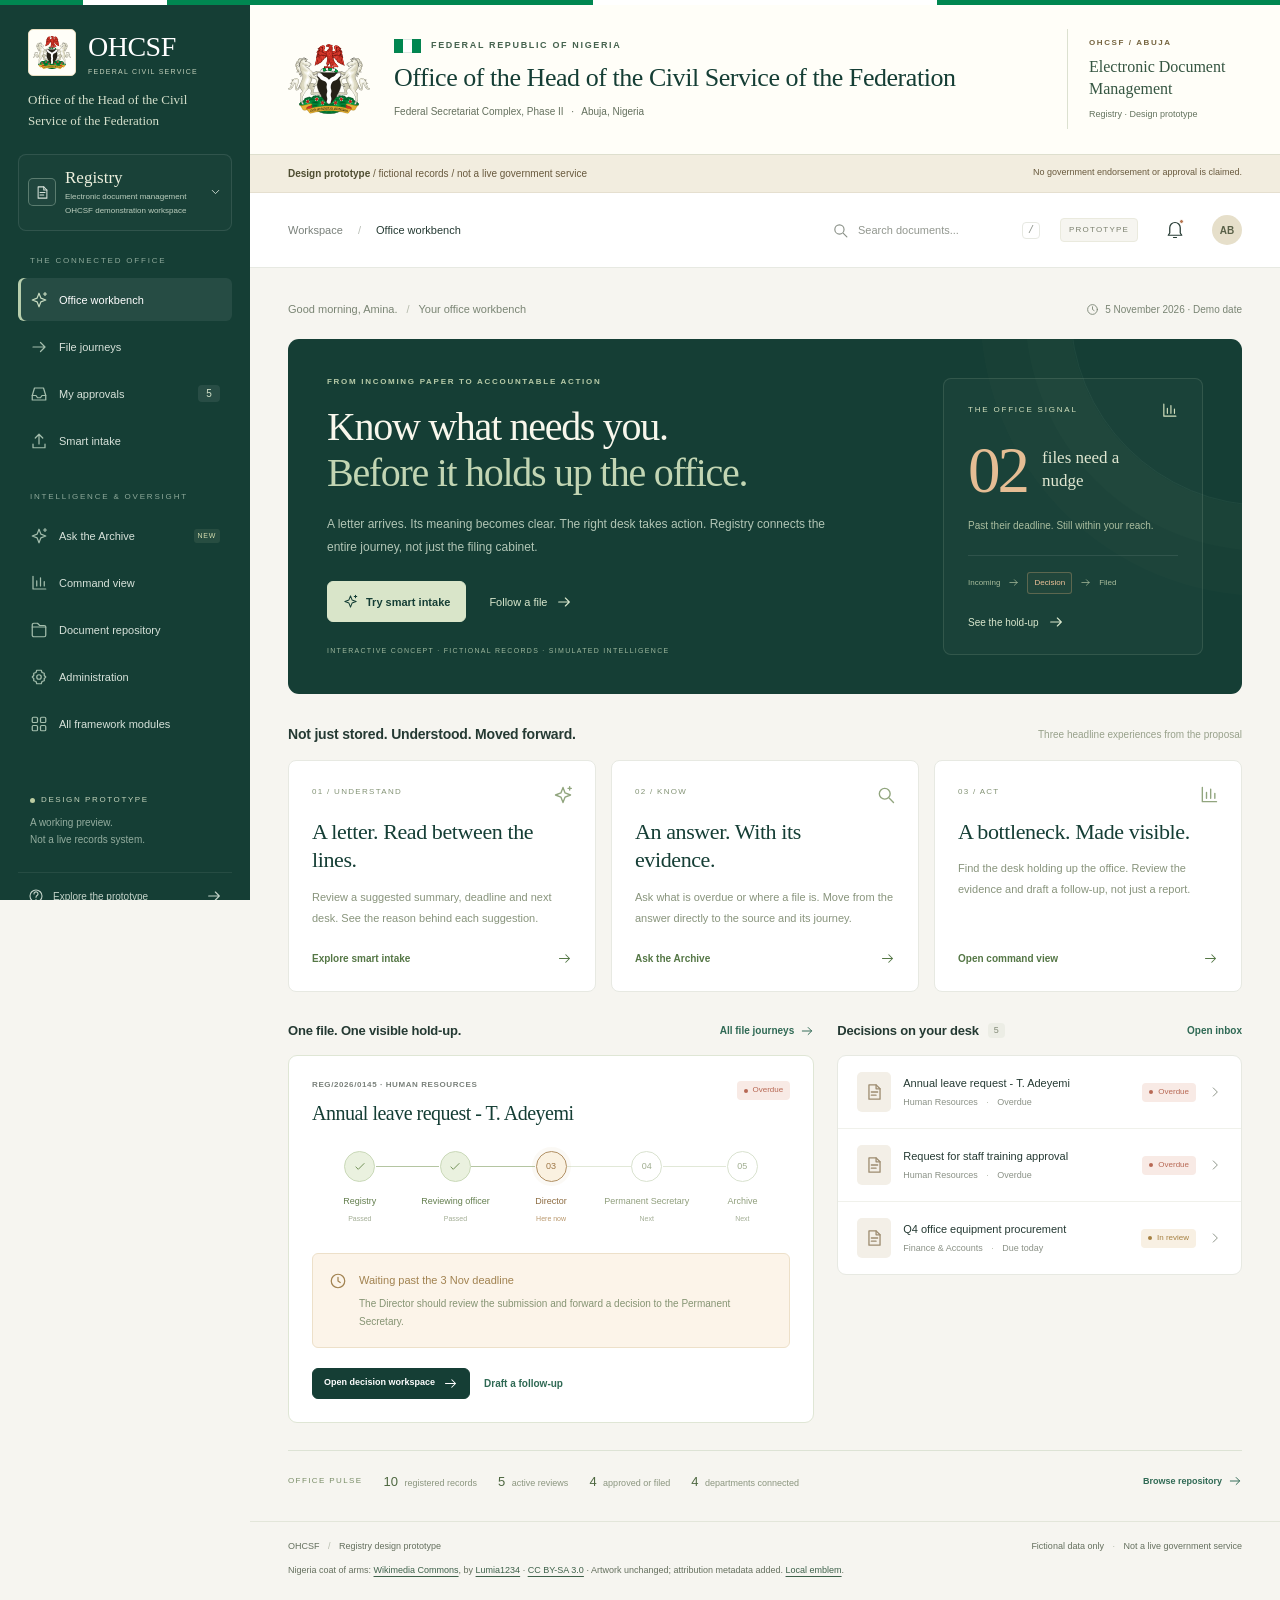
==== index.html @ ab846eed "first commit" ====
<!doctype html>
<html lang="en">
<head>
  <meta charset="UTF-8" />
  <meta name="viewport" content="width=device-width, initial-scale=1.0" />
  <meta name="theme-color" content="#153e35" />
  <meta name="description" content="An OHCSF electronic document management design prototype. Fictional records only; not a live government service or an approved government product." />
  <title>OHCSF | Registry Design Prototype</title>
  <link rel="stylesheet" href="styles.css" />
  <link rel="stylesheet" href="framework.css" />
  <link rel="stylesheet" href="branding.css" />
  <script src="app.js" defer></script>
  <script src="framework.js" defer></script>
</head>
<body>
  <svg class="icon-library" xmlns="http://www.w3.org/2000/svg" aria-hidden="true">
    <defs>
      <symbol id="i-grid" viewBox="0 0 24 24"><rect x="3" y="3" width="7" height="7" rx="1.5"/><rect x="14" y="3" width="7" height="7" rx="1.5"/><rect x="3" y="14" width="7" height="7" rx="1.5"/><rect x="14" y="14" width="7" height="7" rx="1.5"/></symbol>
      <symbol id="i-folder" viewBox="0 0 24 24"><path d="M3 7V5a2 2 0 0 1 2-2h5l3 3h6a2 2 0 0 1 2 2v11a2 2 0 0 1-2 2H5a2 2 0 0 1-2-2V7Z"/><path d="M3 8h18"/></symbol>
      <symbol id="i-inbox" viewBox="0 0 24 24"><path d="m3 14 3-10h12l3 10v6H3v-6Z"/><path d="M3 14h5l2 3h4l2-3h5"/></symbol>
      <symbol id="i-spark" viewBox="0 0 24 24"><path d="m12 3 2.5 6.5L21 12l-6.5 2.5L12 21l-2.5-6.5L3 12l6.5-2.5L12 3Z"/><path d="M20 2v4M18 4h4"/></symbol>
      <symbol id="i-chart" viewBox="0 0 24 24"><path d="M4 3v17h17M9 16V9m5 7V5m5 11v-6"/></symbol>
      <symbol id="i-settings" viewBox="0 0 24 24"><path d="m9 3-1 3-3 1v3l-2 2 2 2v3l3 1 1 3h6l1-3 3-1v-3l2-2-2-2V7l-3-1-1-3H9Z"/><circle cx="12" cy="12" r="3"/></symbol>
      <symbol id="i-search" viewBox="0 0 24 24"><circle cx="10.5" cy="10.5" r="6.5"/><path d="m16 16 5 5"/></symbol>
      <symbol id="i-bell" viewBox="0 0 24 24"><path d="M5 16V9a7 7 0 0 1 14 0v7l2 3H3l2-3Zm5 6h4"/></symbol>
      <symbol id="i-plus" viewBox="0 0 24 24"><path d="M12 5v14M5 12h14"/></symbol>
      <symbol id="i-arrow" viewBox="0 0 24 24"><path d="M4 12h16m-6-6 6 6-6 6"/></symbol>
      <symbol id="i-chevron" viewBox="0 0 24 24"><path d="m9 5 7 7-7 7"/></symbol>
      <symbol id="i-down" viewBox="0 0 24 24"><path d="m6 9 6 6 6-6"/></symbol>
      <symbol id="i-file" viewBox="0 0 24 24"><path d="M14 3H5v18h14V8l-5-5Z"/><path d="M14 3v5h5M8 12h8m-8 4h6"/></symbol>
      <symbol id="i-clock" viewBox="0 0 24 24"><circle cx="12" cy="12" r="9"/><path d="M12 7v5l3 2"/></symbol>
      <symbol id="i-check" viewBox="0 0 24 24"><path d="m5 12 4 4L19 6"/></symbol>
      <symbol id="i-close" viewBox="0 0 24 24"><path d="m6 6 12 12M6 18 18 6"/></symbol>
      <symbol id="i-upload" viewBox="0 0 24 24"><path d="M12 16V3m-5 5 5-5 5 5M4 16v5h16v-5"/></symbol>
      <symbol id="i-shield" viewBox="0 0 24 24"><path d="m12 3 8 3v6c0 5-8 9-8 9s-8-4-8-9V6l8-3Z"/><path d="m8 11 3 3 5-5"/></symbol>
      <symbol id="i-users" viewBox="0 0 24 24"><circle cx="9" cy="8" r="4"/><path d="M2 21v-3a7 7 0 0 1 14 0v3M17 4a4 4 0 0 1 0 8m2 3a6 6 0 0 1 3 6"/></symbol>
      <symbol id="i-help" viewBox="0 0 24 24"><circle cx="12" cy="12" r="9"/><path d="M9 9a3 3 0 1 1 5 2c-2 1-2 2-2 3m0 3v.2"/></symbol>
      <symbol id="i-menu" viewBox="0 0 24 24"><path d="M4 6h16M4 12h16M4 18h16"/></symbol>
      <symbol id="i-return" viewBox="0 0 24 24"><path d="m9 4-5 5 5 5M4 9h11a6 6 0 0 1 0 12h-3"/></symbol>
      <symbol id="i-download" viewBox="0 0 24 24"><path d="M12 3v13m-5-5 5 5 5-5M4 17v4h16v-4"/></symbol>
      <symbol id="i-list" viewBox="0 0 24 24"><path d="M8 6h13M8 12h13M8 18h13M3 6h.1M3 12h.1M3 18h.1"/></symbol>
      <symbol id="i-lock" viewBox="0 0 24 24"><rect x="5" y="10" width="14" height="11" rx="2"/><path d="M8 10V7a4 4 0 0 1 8 0v3m-4 5v2"/></symbol>
    </defs>
  </svg>
  <a class="skip-link" href="#main">Skip to content</a>
  <div class="mobile-scrim" id="mobile-scrim" data-action="close-menu"></div>
  <aside class="sidebar" id="sidebar" aria-label="Main navigation">
    <a class="brand institution-brand" href="#dashboard" aria-label="OHCSF Registry prototype home"><span class="sidebar-emblem"><img src="nigeria-coat-of-arms.svg" width="1505" height="1276" alt="" /></span><span>OHCSF<span class="brand-caption">FEDERAL CIVIL SERVICE</span></span></a>
    <p class="sidebar-institution">Office of the Head of the Civil Service of the Federation</p>
    <div class="workspace registry-workspace"><span class="workspace-seal"><svg class="icon" aria-hidden="true"><use href="#i-file"/></svg></span><div><strong>Registry</strong><span>Electronic document management</span><span>OHCSF demonstration workspace</span></div><svg class="icon" aria-hidden="true"><use href="#i-down"/></svg></div>
    <p class="nav-label">THE CONNECTED OFFICE</p>
    <nav class="main-nav">
      <a href="#dashboard" data-page="dashboard"><svg class="icon"><use href="#i-spark"/></svg>Office workbench</a>
      <a href="#journeys" data-page="journeys"><svg class="icon"><use href="#i-arrow"/></svg>File journeys</a>
      <a href="#approvals" data-page="approvals"><svg class="icon"><use href="#i-inbox"/></svg>My approvals<span class="nav-count" id="nav-pending">5</span></a>
      <a href="#intake" data-page="intake"><svg class="icon"><use href="#i-upload"/></svg>Smart intake</a>
    </nav>
    <p class="nav-label">INTELLIGENCE &amp; OVERSIGHT</p>
    <nav class="main-nav">
      <a href="#archive" data-page="archive"><svg class="icon"><use href="#i-spark"/></svg>Ask the Archive<span class="tiny-new">NEW</span></a>
      <a href="#leadership" data-page="leadership"><svg class="icon"><use href="#i-chart"/></svg>Command view</a>
      <a href="#repository" data-page="repository"><svg class="icon"><use href="#i-folder"/></svg>Document repository</a>
      <a href="#admin" data-page="admin"><svg class="icon"><use href="#i-settings"/></svg>Administration</a>
      <a href="#modules" data-page="modules"><svg class="icon"><use href="#i-grid"/></svg>All framework modules</a>
    </nav>
    <div class="sidebar-bottom"><div class="prototype-note"><span class="status-dot"></span>DESIGN PROTOTYPE<p>A working preview.<br>Not a live records system.</p></div><button class="help-button" data-action="help"><svg class="icon"><use href="#i-help"/></svg>Explore the prototype<svg class="icon"><use href="#i-arrow"/></svg></button><div class="sidebar-user"><span class="avatar">AB</span><div>Amina Bello<span>Registry officer</span></div><button class="icon-button" data-action="profile" aria-label="Preview roles"><svg class="icon"><use href="#i-down"/></svg></button></div></div>
  </aside>
  <div class="app-shell">
    <header class="institution-masthead" aria-label="Institution identity">
      <img class="institution-emblem" src="nigeria-coat-of-arms.svg" width="1505" height="1276" alt="Coat of arms of Nigeria" />
      <div class="institution-copy">
        <p class="institution-republic"><span class="nigerian-flag" role="img" aria-label="Flag of Nigeria: green, white and green vertical stripes"></span>Federal Republic of Nigeria</p>
        <p class="institution-name">Office of the Head of the Civil Service of the Federation</p>
        <p class="institution-address">Federal Secretariat Complex, Phase II <span aria-hidden="true">&middot;</span> Abuja, Nigeria</p>
      </div>
      <div class="institution-service"><span class="institution-service-label">OHCSF / ABUJA</span><strong>Electronic Document Management</strong><span class="institution-product">Registry <span aria-hidden="true">&middot;</span> Design prototype</span></div>
    </header>
    <p class="government-disclaimer"><span><strong>Design prototype</strong> / fictional records / not a live government service</span><span>No government endorsement or approval is claimed.</span></p>
    <header class="topbar"><div class="topbar-left"><button class="icon-button mobile-menu" data-action="menu" aria-label="Open navigation" aria-expanded="false"><svg class="icon"><use href="#i-menu"/></svg></button><span class="breadcrumb">Workspace <span>/</span> <strong id="breadcrumb-page">Overview</strong></span></div><div class="topbar-right"><form id="global-search-form" class="global-search"><svg class="icon"><use href="#i-search"/></svg><input id="global-search" aria-label="Search all sample documents" placeholder="Search documents..." autocomplete="off"/><kbd>/</kbd></form><span class="demo-pill">PROTOTYPE</span><button class="icon-button notification-button" data-action="notifications" aria-label="View notifications"><svg class="icon"><use href="#i-bell"/></svg><span class="notification-dot"></span></button><button class="avatar top-avatar" data-action="profile" aria-label="View demonstration roles">AB</button></div></header>
    <main id="main" tabindex="-1"></main>
    <footer class="app-footer institution-footer">
      <div class="footer-summary"><span>OHCSF <span class="footer-separator">/</span> Registry design prototype</span><span>Fictional data only <span class="footer-separator">&middot;</span> Not a live government service</span></div>
      <p class="emblem-attribution">Nigeria coat of arms: <a href="https://commons.wikimedia.org/wiki/File:Coat_of_arms_of_Nigeria.svg">Wikimedia Commons</a>, by <a href="https://commons.wikimedia.org/wiki/User:Lumia1234">Lumia1234</a> <span aria-hidden="true">&middot;</span> <a href="https://creativecommons.org/licenses/by-sa/3.0/" rel="license">CC BY-SA 3.0</a> <span aria-hidden="true">&middot;</span> Artwork unchanged; attribution metadata added. <a href="nigeria-coat-of-arms.svg">Local emblem</a>.</p>
    </footer>
  </div>
  <div id="modal-root"></div>
  <div id="toast-root" class="toast-root" role="status" aria-live="polite"></div>
  <noscript><p class="noscript">Enable JavaScript to explore this interactive prototype. No information is sent to a server.</p></noscript>
</body>
</html>
---- styles.css ----
:root{--forest:#153e35;--forest-dark:#10332b;--green:#2f6954;--mint:#e8f0e9;--paper:#f6f5f0;--white:#fff;--ink:#253a33;--muted:#7a817b;--line:#e7e9e2;--orange:#ba7044;--orange-bg:#faf0e6;--red:#b5544b;--radius:12px;--sidebar:250px;--shadow:0 20px 80px #173c3320}
*{box-sizing:border-box}body{margin:0;background:var(--paper);color:var(--ink);font-family:Arial,Helvetica,sans-serif;font-size:13px;line-height:1.5}button,input,select,textarea{font:inherit}button,a,input,select,textarea{-webkit-tap-highlight-color:transparent}button,a{touch-action:manipulation}button{cursor:pointer}a{color:inherit;text-decoration:none}button{color:inherit}button:disabled{cursor:not-allowed;opacity:.5}button:focus-visible,a:focus-visible,input:focus-visible,select:focus-visible,textarea:focus-visible{outline:3px solid #b99458;outline-offset:3px}input,select,textarea{min-width:0}svg.icon{width:20px;height:20px;fill:none;stroke:currentColor;stroke-width:1.65;stroke-linecap:round;stroke-linejoin:round;flex-shrink:0}.icon-library{position:absolute;width:0;height:0;overflow:hidden}.skip-link{position:fixed;left:270px;top:-70px;background:white;padding:12px;z-index:200}.skip-link:focus{top:10px}
.sidebar{position:fixed;inset:0 auto 0 0;width:var(--sidebar);background:var(--forest);color:#d7e2da;z-index:30;display:flex;flex-direction:column;padding:29px 18px 0;overflow-y:auto}.brand{display:flex;align-items:center;gap:12px;padding:0 12px 27px;font:30px Georgia,serif;color:#fff;letter-spacing:-1px}.brand-mark{height:43px;width:35px;display:block;color:#c9ddc5}.brand-mark svg{width:100%;height:100%;fill:none;stroke:currentColor;stroke-width:1.6;stroke-linejoin:round}.brand-caption{display:block;font:8px Arial,sans-serif;letter-spacing:2px;margin-top:5px;color:#a8c0b1}.workspace{display:flex;align-items:center;gap:10px;border:1px solid #ffffff19;border-radius:8px;padding:13px 10px;font-size:10px;margin-bottom:28px}.workspace>div{font-size:11px;flex:1;white-space:nowrap}.workspace>div span{display:block;font-size:9px;color:#9fb5a9;margin-top:2px}.workspace .icon{width:13px}.workspace-seal{border:1px solid #afc8b769;background:#ffffff08;border-radius:50%;width:28px;height:28px;display:grid;place-items:center;font:10px Georgia,serif}.nav-label{font-size:8px;letter-spacing:1.8px;color:#8ea99a;margin:0 12px 11px}.main-nav{display:grid;gap:4px;margin-bottom:29px}.main-nav a{display:flex;align-items:center;gap:11px;padding:11px 12px;border-radius:6px;font-size:11px;min-height:43px;transition:background .15s,color .15s}.main-nav a .icon{width:18px;height:18px;color:#a4bead}.main-nav a:hover{background:#ffffff0b;color:white}.main-nav a.active{background:#ffffff13;color:#fff;box-shadow:inset 3px 0 #b7ceac}.main-nav a.active .icon{color:#c8dcc1}.nav-count{margin-left:auto;color:#d3e2ca;background:#ffffff15;border-radius:4px;font-size:10px;min-width:22px;text-align:center;padding:1px 4px}.tiny-new{font-size:7px;letter-spacing:.7px;padding:2px 4px;color:#d4dcaf;background:#c9d4a71b;margin-left:auto;border-radius:3px}.sidebar-bottom{margin-top:auto;padding-top:20px}.prototype-note{margin:0 12px 24px;font-size:8px;letter-spacing:1.6px;color:#c4d4bc}.status-dot{display:inline-block;width:5px;height:5px;background:#bccda2;border-radius:50%;margin-right:6px;vertical-align:middle}.prototype-note p{font-size:10px;line-height:1.7;letter-spacing:0;color:#94ad9f;margin:8px 0 0}.help-button{display:flex;align-items:center;gap:9px;border:0;background:none;color:#c4d3c9;font-size:10px;width:100%;padding:15px 10px;border-top:1px solid #ffffff12}.help-button .icon{width:16px;height:16px}.help-button .icon:last-child{margin-left:auto}.sidebar-user{display:flex;align-items:center;gap:10px;padding:18px 7px;border-top:1px solid #ffffff12}.avatar{display:grid;place-items:center;width:33px;height:33px;border-radius:50%;background:#e6dfca;color:#596047;font-size:10px;font-weight:bold;border:0;flex-shrink:0}.sidebar-user>div{flex:1;font-size:11px;color:white}.sidebar-user>div>span{display:block;font-size:9px;color:#a6bcad;margin-top:2px}.icon-button{display:grid;place-items:center;width:34px;height:34px;border:0;background:transparent;border-radius:7px;color:inherit}.icon-button:hover{background:#7f8d7b14}.sidebar-user .icon-button .icon{width:15px}
.app-shell{margin-left:var(--sidebar);min-height:100vh;display:flex;flex-direction:column}.topbar{height:75px;display:flex;align-items:center;justify-content:space-between;gap:16px;padding:0 38px;background:#fff;border-bottom:1px solid var(--line)}.topbar-left,.topbar-right{display:flex;align-items:center;gap:20px}.breadcrumb{font-size:11px;color:var(--muted);white-space:nowrap}.breadcrumb span{margin:0 12px;color:#b9beb6}.breadcrumb strong{font-weight:500;color:var(--ink)}.global-search{display:flex;align-items:center;gap:9px;color:#8a9188}.global-search .icon{width:17px;height:17px}.global-search input{border:0;background:transparent;width:155px;font-size:11px;padding:8px 0;color:var(--ink)}.global-search input::placeholder{color:#92978f}.global-search kbd{border:1px solid var(--line);font-size:10px;border-radius:4px;padding:0 5px;color:#8b9289}.demo-pill{font-size:8px;letter-spacing:1.2px;background:var(--paper);color:#7b806f;padding:5px 8px;border:1px solid #eaeade;border-radius:4px}.notification-button{position:relative}.notification-button .icon{width:18px;height:18px}.notification-dot{position:absolute;width:5px;height:5px;border-radius:50%;background:#b87853;border:1px solid #fff;top:6px;right:8px}.top-avatar{width:30px;height:30px}.mobile-menu{display:none}#main{padding:33px 38px 30px;flex:1;outline:none;max-width:1600px;width:100%;margin:0 auto}.page-heading{display:flex;align-items:flex-end;justify-content:space-between;gap:20px;margin-bottom:26px}.eyebrow{font-size:8px;font-weight:600;letter-spacing:1.8px;color:var(--muted);text-transform:uppercase;margin:0 0 9px}.page-heading h1{font:36px/1.15 Georgia,'Times New Roman',serif;letter-spacing:-1.1px;margin:0 0 10px;color:var(--forest)}.page-heading p:not(.eyebrow){color:var(--muted);font-size:11px;margin:0;line-height:1.7}.heading-actions{display:flex;align-items:center;gap:9px;flex-shrink:0}.btn{display:inline-flex;align-items:center;justify-content:center;gap:8px;padding:10px 15px;border-radius:6px;border:1px solid #dfe3d9;background:#fff;font-size:10px;font-weight:600;min-height:37px;transition:background .15s,transform .15s;white-space:nowrap}.btn:hover{background:#f0f3ed}.btn:active{transform:translateY(1px)}.btn .icon{width:15px;height:15px}.btn-primary{background:var(--forest);color:#fff;border-color:var(--forest)}.btn-primary:hover{background:#245446}.btn-soft{background:#edf2e9;color:var(--forest);border-color:transparent}.btn-danger{color:var(--red);border-color:#ecd2ca;background:#fff8f5}.btn-sm{padding:7px 11px;min-height:30px;font-size:9px}.text-link{display:inline-flex;align-items:center;gap:6px;color:var(--green);font-weight:600;font-size:10px;background:none;border:0;padding:0}.text-link .icon{width:14px;height:14px}.text-link:hover{text-decoration:underline}.date-note{display:flex;gap:7px;align-items:center;color:#808778;font-size:10px;margin-bottom:12px;justify-content:flex-end}.date-note .icon{width:13px;height:13px}.welcome-banner{display:flex;justify-content:space-between;align-items:center;gap:20px;border:1px solid #dce5d7;background:#edf2e8;border-radius:9px;padding:19px 23px;margin-bottom:22px;position:relative;overflow:hidden}.welcome-banner h2{font:18px Georgia,serif;margin:0 0 5px;color:var(--forest)}.welcome-banner p{font-size:10px;color:#77846e;margin:0}.welcome-banner .banner-icon{display:grid;place-items:center;border:1px solid #bacbab;border-radius:50%;width:39px;height:39px;background:#f7f9f1;margin-right:14px;flex-shrink:0;color:#678355}.welcome-banner .banner-icon .icon{width:18px}.banner-copy{display:flex;align-items:center}.stats-grid{display:grid;grid-template-columns:repeat(4,minmax(0,1fr));gap:14px;margin-bottom:27px}.stat-card{padding:20px 20px 17px;background:white;border:1px solid var(--line);border-radius:9px}.stat-top{display:flex;justify-content:space-between;align-items:center;font-size:10px;color:#7b8279}.stat-top>.icon{width:17px;height:17px;color:#87977f}.stat-value{font:34px/1.2 Georgia,serif;letter-spacing:-1px;margin:11px 0 7px;color:var(--forest)}.stat-bottom{font-size:9px;color:#92968d;display:flex;gap:6px;align-items:center}.stat-bottom .positive{color:#64825a}.stat-card.alert .stat-value{color:#b57549}.section-heading{display:flex;justify-content:space-between;align-items:center;gap:14px;margin-bottom:15px}.section-heading h2{font-size:13px;font-weight:600;letter-spacing:-.2px;margin:0;display:flex;align-items:center;gap:9px}.section-heading .section-subtitle{font-size:9px;color:#8c9387;margin-top:4px}.count-pill{font-size:9px;padding:1px 6px;border-radius:4px;background:#ecede5;color:#818875;font-weight:400}.dashboard-columns{display:grid;grid-template-columns:minmax(0,1.9fr) minmax(245px,1fr);gap:23px;margin-bottom:26px}.panel{background:#fff;border:1px solid var(--line);border-radius:9px;overflow:hidden}.panel-padding{padding:20px}.panel-header{display:flex;justify-content:space-between;align-items:center;padding:18px 20px;border-bottom:1px solid #eef0e9}.panel-header h2{font-size:12px;margin:0;font-weight:600}.panel-header .subtle{font-size:9px}.task-row{display:flex;align-items:center;gap:12px;padding:16px 19px;border-bottom:1px solid #f0f1eb;cursor:pointer;transition:background .15s}.task-row:last-child{border-bottom:0}.task-row:hover{background:#fafbf7}.file-icon{width:34px;height:40px;background:#f3efe7;color:#9d8c70;display:grid;place-items:center;border-radius:5px;flex-shrink:0}.file-icon .icon{width:19px;height:22px}.file-icon.green{background:#eaf1e9;color:#748b69}.file-icon.blue{background:#edf0f4;color:#7d8ba1}.task-copy{flex:1;min-width:0}.task-copy h3{font-size:11px;font-weight:500;margin:0 0 4px;overflow:hidden;text-overflow:ellipsis;white-space:nowrap}.task-copy p{font-size:9px;color:#8b9287;margin:0}.task-row>.icon{width:14px;height:14px;color:#8b9287}.badge{display:inline-flex;align-items:center;gap:5px;padding:3px 7px;border-radius:4px;font-size:8px;font-weight:500;white-space:nowrap;line-height:1.6}.badge::before{content:'';width:4px;height:4px;border-radius:50%;background:currentColor}.badge.pending{background:#f8f0e3;color:#a68142}.badge.approved{background:#edf3e9;color:#63815b}.badge.overdue{background:#f8eae5;color:#b76854}.badge.correction{background:#eeeaf5;color:#8a71a0}.badge.draft{background:#eeefeb;color:#8b9283}.badge.archived{background:#eaf0f3;color:#6d8793}.activity-list{padding:5px 20px 15px}.activity-item{display:flex;gap:12px;position:relative;padding-top:17px}.activity-item:not(:last-child)::after{content:'';position:absolute;left:12px;top:43px;bottom:-16px;width:1px;background:#eceee6}.activity-avatar{width:26px;height:26px;display:grid;place-items:center;border-radius:50%;font-size:8px;background:#ecefe6;color:#6c7d62;z-index:1;flex-shrink:0}.activity-avatar.tan{background:#f2e9de;color:#ab8d6e}.activity-avatar.lilac{background:#efe9f0;color:#95819b}.activity-item p{font-size:10px;margin:0 0 4px;color:#7c8276;line-height:1.6}.activity-item p strong{color:#4e5c4c;font-weight:500}.activity-item small{font-size:8px;color:#9da294}.dashboard-bottom{display:grid;grid-template-columns:minmax(0,1.9fr) minmax(245px,1fr);gap:23px}.cabinet-grid{display:grid;grid-template-columns:repeat(3,minmax(0,1fr));gap:11px}.cabinet-card{text-align:left;padding:17px 16px;background:white;border:1px solid var(--line);border-radius:8px;transition:border-color .15s,background .15s;min-width:0}.cabinet-card:hover{border-color:#b5c5ac;background:#fcfdf9}.cabinet-card>.icon{width:24px;height:24px;color:#b3bd9f;margin-bottom:13px}.cabinet-card h3{font-size:10px;font-weight:500;margin:0 0 4px}.cabinet-card p{font-size:9px;color:#909787;margin:0}.cabinet-meta{display:flex;align-items:center;justify-content:space-between;margin-top:18px;padding-top:11px;border-top:1px solid #f0f1eb;font-size:8px;color:#929887}.cabinet-meta .icon{width:12px;height:12px}.archive-teaser{background:var(--forest);color:white;padding:24px;border-radius:9px;position:relative;overflow:hidden}.archive-teaser::after{content:'';width:155px;height:155px;border:1px solid #ffffff12;border-radius:50%;position:absolute;right:-90px;top:-38px;box-shadow:0 0 0 25px #ffffff03,0 0 0 50px #ffffff03;pointer-events:none}.archive-teaser>.icon{color:#c7d6ab;width:22px;height:22px}.archive-teaser .eyebrow{color:#a9c0a6;margin-top:17px;font-size:7px}.archive-teaser h2{font:23px/1.2 Georgia,serif;letter-spacing:-.3px;margin:0 0 10px}.archive-teaser p{font-size:10px;color:#a9c0b1;line-height:1.8;max-width:220px;margin:0 0 20px}.archive-teaser .btn{background:#ffffff10;color:#dae6d6;border-color:#ffffff23}.app-footer{padding:0 38px 22px;display:flex;justify-content:space-between;gap:20px;font-size:8px;color:#969c8f}.app-footer>span:first-child{letter-spacing:.2px}.footer-separator{margin:0 6px;color:#b5bbac}
.toolbar{display:flex;justify-content:space-between;gap:14px;align-items:center;margin-bottom:17px;flex-wrap:wrap}.search-field{display:flex;align-items:center;gap:8px;border:1px solid var(--line);border-radius:6px;background:#fff;padding:0 11px;min-width:200px;flex:1;max-width:350px}.search-field .icon{width:16px;height:16px;color:#8c9685}.search-field input{padding:11px 0;border:0;background:none;width:100%;font-size:10px;outline-offset:0}.filters{display:flex;align-items:center;gap:8px;flex-wrap:wrap}.select-control{padding:9px 28px 9px 10px;border:1px solid var(--line);background:#fff;border-radius:6px;color:#737d6b;font-size:10px;max-width:185px;min-height:36px}.view-switch{display:flex;border:1px solid var(--line);border-radius:5px;overflow:hidden;background:#fff}.view-switch button{background:none;border:0;padding:7px;color:#a0a894}.view-switch button.active{background:#eaf0e5;color:var(--forest)}.view-switch .icon{width:16px;height:16px}.repository-cabinets{display:grid;grid-template-columns:repeat(4,minmax(0,1fr));gap:13px;margin-bottom:24px}.repository-cabinets .cabinet-card.active{border-color:#8fa781;background:#edf3e7}.repository-cabinets .cabinet-card>.icon{margin-bottom:8px}.repository-cabinets .cabinet-card{padding:14px 17px}.table-wrap{overflow-x:auto}.document-table{width:100%;border-collapse:collapse;text-align:left;white-space:nowrap}.document-table th{padding:12px 17px;background:#fafbf7;color:#929a88;font-size:8px;font-weight:500;letter-spacing:.7px;text-transform:uppercase;border-bottom:1px solid var(--line)}.document-table td{padding:15px 17px;border-bottom:1px solid #eef0e7;font-size:10px;color:#7b8373}.document-table tr:last-child td{border-bottom:0}.document-table tbody tr:hover{background:#fcfdf9}.document-table .document-cell{display:flex;align-items:center;gap:10px}.document-table .document-cell button{border:0;background:none;text-align:left;padding:0;color:var(--ink);font-size:10px;white-space:normal;min-width:180px;max-width:300px}.document-table .document-cell button:hover{text-decoration:underline}.document-cell small{display:block;font-size:8px;color:#98a08f;margin-top:4px}.document-table .file-icon{width:28px;height:34px}.document-table .file-icon .icon{width:15px;height:18px}.table-footer{display:flex;align-items:center;justify-content:space-between;gap:10px;padding:14px 17px;border-top:1px solid var(--line);font-size:9px;color:#8e9683}.document-grid{display:grid;grid-template-columns:repeat(3,minmax(0,1fr));gap:15px}.document-grid-card{text-align:left;background:white;border:1px solid var(--line);border-radius:8px;padding:20px;display:flex;flex-direction:column;gap:13px}.document-grid-card:hover{border-color:#a6b89c}.document-grid-card h3{font-size:12px;line-height:1.6;margin:0}.document-grid-card p{font-size:9px;color:var(--muted);margin:0}.document-grid-card .badge{align-self:flex-start}.tabs{display:flex;gap:24px;border-bottom:1px solid var(--line);margin-bottom:22px;overflow-x:auto}.tab{border:0;border-bottom:2px solid transparent;background:none;padding:0 0 12px;font-size:11px;color:#909787;white-space:nowrap}.tab.active{border-bottom-color:var(--forest);color:var(--forest);font-weight:600}.tab .count-pill{margin-left:6px}.approval-summary{display:flex;align-items:center;gap:10px;padding:14px 18px;background:#f5ede2;border:1px solid #eadcc7;border-radius:7px;font-size:10px;color:#a17d4e;margin-bottom:20px}.approval-summary .icon{width:17px;height:17px}.empty-state{padding:55px 20px;text-align:center;color:#7a8870}.empty-state>.icon{width:35px;height:35px;color:#b9c5ab}.empty-state h3{font:22px Georgia,serif;margin:14px 0 8px;color:var(--forest)}.empty-state p{font-size:11px;margin:0 0 18px}.intake-layout{display:grid;grid-template-columns:minmax(0,1.65fr) minmax(230px,1fr);gap:24px}.intake-hero{padding:34px}.intake-hero h2{font:27px Georgia,serif;margin:0 0 12px;letter-spacing:-.5px}.intake-hero>p{font-size:11px;line-height:1.9;color:#8a9280;margin-bottom:25px;max-width:450px}.drop-zone{border:1.5px dashed #b8c6ae;border-radius:9px;padding:33px 20px;text-align:center;background:#fafcf7;display:grid;justify-items:center;gap:11px}.drop-zone.dragging{background:#e8f1de;border-color:var(--forest)}.drop-zone>.icon{width:30px;height:30px;color:#8da47c}.drop-zone h3{font-size:12px;margin:0;font-weight:500}.drop-zone p{font-size:9px;color:#98a28c;margin:0}.drop-zone .drop-actions{display:flex;gap:9px;justify-content:center;margin:7px 0}.notice{display:flex;gap:9px;background:#f5f4eb;border:1px solid #eae7d5;color:#8a8167;border-radius:6px;padding:12px 14px;font-size:10px;line-height:1.7}.notice>.icon{width:16px;height:16px;margin-top:2px}.intake-hero .notice{margin-top:20px}.steps-list{counter-reset:steps;padding:0;list-style:none;margin:15px 0 23px}.steps-list li{display:flex;gap:13px;padding:13px 0;border-bottom:1px solid var(--line);font-size:11px}.steps-list li::before{counter-increment:steps;content:counter(steps);display:grid;place-items:center;width:27px;height:27px;border:1px solid #dce3d3;background:#f5f8f0;color:#788b69;border-radius:50%;flex-shrink:0;font:13px Georgia,serif}.steps-list li strong{display:block;font-size:11px;font-weight:500;margin-bottom:4px}.steps-list li span{color:#8f9785;font-size:10px}.archive-page{max-width:850px;margin:0 auto}.archive-intro{text-align:center;padding:21px 0 28px}.archive-orb{display:grid;place-items:center;width:56px;height:56px;border-radius:17px;background:#e7eee0;color:#65834d;margin:0 auto 19px;border:1px solid #d6e0cc;transform:rotate(-6deg)}.archive-orb .icon{width:27px;height:27px;transform:rotate(6deg)}.archive-intro h1{font:40px Georgia,serif;letter-spacing:-1.2px;margin:0 0 12px;color:var(--forest)}.archive-intro>p{font-size:12px;color:#89907e;line-height:1.8;margin:0}.archive-form{display:flex;gap:12px;align-items:center;background:white;border:1px solid #cfdcc3;border-radius:10px;padding:13px 15px;box-shadow:0 5px 20px #24482b05}.archive-form>.icon{color:#819774;width:20px}.archive-form input{flex:1;border:0;padding:9px 0;font-size:12px;background:none;min-width:0}.suggestion-label{font-size:8px;color:#929b86;letter-spacing:1px;text-align:center;margin:23px 0 12px}.suggestions{display:flex;flex-wrap:wrap;gap:9px;justify-content:center;margin-bottom:25px}.suggestion{border:1px solid #e1e6d9;background:#fff;border-radius:6px;padding:9px 12px;font-size:10px;color:#7c886e}.suggestion:hover{border-color:#a5b993;background:#f9fcf4}.archive-safeguards{display:flex;justify-content:center;gap:22px;font-size:9px;color:#95a08a;flex-wrap:wrap;margin:25px 0}.archive-safeguards>span{display:flex;align-items:center;gap:5px}.archive-safeguards .icon{width:12px;height:12px}.answer-card{padding:24px;margin-top:25px}.answer-question{font:22px Georgia,serif;margin:0 0 20px}.answer-label{display:flex;gap:8px;align-items:center;font-size:9px;letter-spacing:1px;color:#72945b;margin-bottom:14px}.answer-label .icon{width:17px;height:17px}.answer-text{font-size:12px;line-height:1.9;color:#6e7d63}.source-list{display:grid;gap:9px;margin:20px 0}.source-card{display:flex;align-items:center;gap:10px;text-align:left;background:#f9fbf5;border:1px solid #e6ecde;padding:11px 13px;border-radius:6px;width:100%}.source-card>div{flex:1;min-width:0}.source-card strong{display:block;font-size:10px;font-weight:500}.source-card small{font-size:8px;color:#94a184}.source-card>.icon{width:16px;color:#869d74}.source-card>.icon:last-child{width:13px}.answer-footnote{font-size:9px;color:#929c87;border-top:1px solid var(--line);padding-top:13px}.leader-grid{display:grid;grid-template-columns:minmax(0,1.6fr) minmax(250px,1fr);gap:23px;margin-bottom:24px}.bar-chart{padding:23px 24px 22px}.chart-label{display:flex;justify-content:space-between;gap:12px;font-size:10px;color:#75826b;margin-bottom:9px}.bar-row{margin-bottom:19px}.bar-track{background:#f0f3ea;border-radius:3px;height:9px;overflow:hidden}.bar-fill{height:100%;background:#9aaf86;border-radius:3px;min-width:0}.bar-fill.alert{background:#c79970}.chart-legend{font-size:8px;color:#9aa58b;border-top:1px solid var(--line);padding-top:15px;margin-top:10px}.brief-card{background:#eaf0e3;border:1px solid #dce5d1;padding:25px;border-radius:9px}.brief-card>.icon{color:#8aa177;width:23px;height:23px}.brief-card h2{font:24px Georgia,serif;color:var(--forest);margin:15px 0 13px}.brief-card p{font-size:11px;line-height:1.9;color:#7b886f}.brief-card .btn{margin-top:7px}.admin-grid{display:grid;grid-template-columns:repeat(3,minmax(0,1fr));gap:16px;margin-bottom:24px}.admin-card{padding:22px}.admin-card>.icon{color:#91a580;width:23px;height:23px}.admin-card h3{font:21px Georgia,serif;margin:13px 0 8px}.admin-card p{font-size:10px;line-height:1.8;color:#929b86;margin:0 0 18px}.toggle-row{display:flex;justify-content:space-between;align-items:center;gap:15px;border-top:1px solid var(--line);padding-top:13px;font-size:10px;color:#859076}.toggle{width:32px;height:18px;border-radius:20px;background:var(--forest);position:relative;border:0}.toggle::after{content:'';position:absolute;right:3px;top:3px;width:12px;height:12px;background:white;border-radius:50%}.toggle.off{background:#c7cdbe}.toggle.off::after{right:17px}.admin-bottom{display:grid;grid-template-columns:minmax(0,1.6fr) minmax(260px,1fr);gap:23px}.role-item{padding:15px 20px;border-bottom:1px solid var(--line);display:flex;align-items:center;gap:12px}.role-item:last-child{border:0}.role-item>div{flex:1}.role-item strong{display:block;font-size:11px;font-weight:500}.role-item small{font-size:9px;color:#8b967e}.role-item .avatar{background:#edf1e8;color:#8a997c}.workflow-small{display:flex;align-items:center;gap:7px;flex-wrap:wrap;margin:20px 0}.workflow-small>span{font-size:9px;padding:7px 9px;background:#f3f6ed;border:1px solid #e1e8d8;border-radius:5px}.workflow-small .icon{width:12px;color:#9eaa90}
.modal-overlay{position:fixed;inset:0;background:#0b241f70;backdrop-filter:blur(3px);z-index:100;display:flex;align-items:center;justify-content:center;padding:25px}.modal{width:100%;max-width:590px;max-height:90vh;background:var(--paper);border:1px solid #e2e7da;border-radius:13px;box-shadow:var(--shadow);display:flex;flex-direction:column;overflow:hidden}.modal.wide{max-width:1050px}.modal-header{padding:20px 24px;display:flex;align-items:center;justify-content:space-between;gap:15px;border-bottom:1px solid var(--line);background:#fff;flex-shrink:0}.modal-header h2{font:22px/1.3 Georgia,serif;letter-spacing:-.3px;margin:0}.modal-header p{font-size:9px;color:#949c87;margin:5px 0 0}.modal-body{overflow-y:auto;padding:24px}.modal-footer{display:flex;align-items:center;justify-content:flex-end;gap:9px;padding:17px 24px;border-top:1px solid var(--line);background:#fff;flex-shrink:0;flex-wrap:wrap}.modal-footer .left-note{margin-right:auto;font-size:9px;color:#929b85}.modal-title-group{min-width:0}.modal-title-group h2{overflow-wrap:anywhere}.document-layout{display:grid;grid-template-columns:minmax(0,1.65fr) minmax(230px,1fr);gap:22px}.document-preview{background:#e8e9e1;border:1px solid #dce1d3;border-radius:7px;padding:22px}.preview-toolbar{display:flex;justify-content:space-between;align-items:center;font-size:8px;color:#8e9682;margin-bottom:15px;gap:10px}.letter-paper{background:#fffefb;padding:35px 35px 40px;min-height:475px;box-shadow:0 3px 10px #52664108;color:#5a6253;font:11px/1.9 Georgia,serif}.letter-letterhead{text-align:center;border-bottom:1px solid #d9dece;padding-bottom:20px;margin-bottom:22px}.letter-seal{width:36px;height:36px;border:1px solid #aebba1;border-radius:50%;margin:0 auto 10px;display:grid;place-items:center;color:#91a67b;font:12px Georgia,serif}.letter-letterhead h3{font-size:11px;letter-spacing:1px;color:#677b57;margin:0 0 4px}.letter-letterhead p{font:7px Arial,sans-serif;letter-spacing:1.2px;color:#a3aa99;margin:0}.letter-paper h4{font-size:12px;line-height:1.6;text-decoration:underline;margin:23px 0 16px}.letter-paper p{margin:14px 0}.letter-ref{font:8px Arial,sans-serif;color:#919a83;display:flex;justify-content:space-between;gap:10px}.signature{font:italic 21px Georgia,serif;color:#6e805b;margin-top:25px}.letter-watermark{font:7px Arial,sans-serif;letter-spacing:1.6px;color:#b5b9ad;text-align:center;margin-top:32px}.document-meta h3{font-size:10px;letter-spacing:.8px;text-transform:uppercase;color:#8d987e;margin:1px 0 15px}.metadata-list{margin:0 0 23px}.metadata-list>div{display:flex;justify-content:space-between;gap:12px;padding:10px 0;border-bottom:1px solid var(--line);font-size:10px}.metadata-list dt{color:#929b85}.metadata-list dd{margin:0;text-align:right;max-width:65%;overflow-wrap:anywhere}.document-meta .notice{font-size:9px;margin-top:20px}.route-list{padding:0;list-style:none;margin:0}.route-step{display:flex;align-items:center;gap:10px;padding:9px 0;font-size:10px;position:relative}.route-step:not(:last-child)::after{content:'';position:absolute;width:1px;left:10px;top:30px;bottom:-7px;background:#dce5d0}.route-marker{width:21px;height:21px;display:grid;place-items:center;border:1px solid #d9e2d1;border-radius:50%;background:#f6f8f1;color:#a1ad93;font-size:8px;z-index:1;flex-shrink:0}.route-marker.done{background:#e5edda;color:#789764;border-color:#cad7bd}.route-marker.current{border-color:#aa9166;background:#f3ecdd;color:#a68b5c}.route-marker .icon{width:11px;height:11px}.route-step small{display:block;font-size:8px;color:#99a68a}.doc-tabs{margin-top:0}.history-list{list-style:none;padding:0;margin:0}.history-list li{display:flex;gap:13px;padding:17px 0;border-bottom:1px solid var(--line)}.history-list strong{font-size:11px;font-weight:500}.history-list p{font-size:10px;color:#8d987e;margin:5px 0}.history-list small{font-size:9px;color:#a0aa91}.comment-box{margin-top:25px}.comment-box label{display:block;font-size:10px;margin-bottom:7px}.comment-box textarea{width:100%;border:1px solid #dce3d4;border-radius:6px;padding:11px;min-height:70px;background:#fff;resize:vertical;font-size:11px}.comment-box .btn{margin-top:9px}.field{display:flex;flex-direction:column;gap:7px;margin-bottom:17px}.field label{font-size:10px;font-weight:500;color:#738166}.field input,.field select,.field textarea{width:100%;background:#fff;border:1px solid #dbe3d2;padding:11px 12px;border-radius:6px;font-size:11px;color:var(--ink)}.field textarea{resize:vertical;min-height:90px}.field-row{display:grid;grid-template-columns:1fr 1fr;gap:15px}.field small{font-size:9px;color:#94a085}.stepper{display:flex;justify-content:center;align-items:center;gap:11px;margin:0 0 25px;flex-wrap:wrap}.stepper>span{display:flex;gap:7px;align-items:center;font-size:9px;color:#9aa58d}.stepper b{display:grid;place-items:center;width:23px;height:23px;border:1px solid #dce3d1;border-radius:50%;font-size:9px;font-weight:400}.stepper .active{color:var(--forest)}.stepper .active b{background:var(--forest);color:white;border-color:var(--forest)}.stepper .icon{width:13px;color:#a8b29a}.sample-file{display:flex;align-items:center;gap:12px;background:white;padding:16px;border:1px solid #e0e7d7;border-radius:7px;margin-bottom:18px}.sample-file>div:nth-child(2){flex:1;min-width:0}.sample-file strong{display:block;font-size:11px;overflow-wrap:anywhere}.sample-file small{font-size:9px;color:#9aa68b}.sample-file>.icon{color:#7c9c66;width:17px}.review-summary{padding:18px;background:#fff;border:1px solid #e1e7d8;border-radius:7px;margin:16px 0}.review-summary h3{font-size:13px;margin:0 0 12px}.review-summary p{font-size:11px;color:#899578;line-height:1.8}.check-label{display:flex;gap:10px;align-items:flex-start;font-size:10px;color:#7d8b6e;margin:18px 0;line-height:1.8}.check-label input{accent-color:var(--forest);margin-top:4px}.help-grid{display:grid;gap:12px}.help-card{text-align:left;display:flex;align-items:center;gap:13px;border:1px solid #dfe7d5;padding:16px;background:white;border-radius:7px}.help-card>.icon{color:#8ca67a;width:23px;height:23px}.help-card>div{flex:1}.help-card strong{display:block;font-size:12px;font-weight:500;margin-bottom:4px}.help-card small{font-size:10px;color:#96a187}.notification-item{padding:16px 0;border-bottom:1px solid var(--line);display:flex;gap:13px}.notification-item p{font-size:11px;margin:0 0 6px;line-height:1.8}.notification-item small{font-size:9px;color:#98a489}.notification-item>.icon{color:#a28e6b;width:20px;margin-top:3px}.toast-root{position:fixed;bottom:25px;right:25px;z-index:150;display:flex;flex-direction:column;gap:8px;max-width:380px;pointer-events:none}.toast{display:flex;align-items:center;gap:11px;padding:15px 19px;background:var(--forest);color:#f0f4e9;box-shadow:0 5px 30px #193e3220;border:1px solid #ffffff15;border-radius:8px;font-size:11px;animation:toast-in .25s ease}.toast .icon{color:#bed3a9;width:17px;height:17px}.toast.warning{background:#795b38}.subtle{color:#98a18b;font-size:10px}.divider{border:0;border-top:1px solid var(--line);margin:23px 0}.noscript{position:fixed;inset:30% 20% auto;background:#fff;padding:30px;z-index:999;border:1px solid var(--line)}.mobile-scrim{display:none}.visually-hidden{position:absolute;width:1px;height:1px;padding:0;margin:-1px;overflow:hidden;clip:rect(0,0,0,0);white-space:nowrap;border:0}.screen-reader-note{font-size:9px;color:#98a28c;margin:13px 0 0}.busy-indicator{display:inline-flex;gap:5px;align-items:center}.busy-indicator i{width:4px;height:4px;background:#8fae7b;border-radius:50%;animation:pulse 1s infinite}.busy-indicator i:nth-child(2){animation-delay:.2s}.busy-indicator i:nth-child(3){animation-delay:.4s}
@keyframes toast-in{from{opacity:0;transform:translateY(8px)}to{opacity:1;transform:translateY(0)}}@keyframes pulse{50%{opacity:.25}}@media(min-width:1600px){#main{padding-top:43px}.page-heading h1{font-size:42px}.dashboard-columns,.dashboard-bottom{grid-template-columns:minmax(0,2.1fr) minmax(320px,1fr)}.task-row{padding-top:20px;padding-bottom:20px}.stat-card{padding:24px}.cabinet-card{padding:23px}.archive-teaser{padding:29px}}
@media(max-width:1200px){:root{--sidebar:225px}.sidebar{padding-left:12px;padding-right:12px}.brand{font-size:28px}.workspace>div{font-size:10px}.main-nav a{font-size:10px}.topbar{padding:0 25px}.topbar-right{gap:12px}#main{padding:28px 25px}.app-footer{padding-left:25px;padding-right:25px}.dashboard-columns,.dashboard-bottom{grid-template-columns:minmax(0,1.65fr) minmax(230px,1fr);gap:17px}.task-row{padding:15px 14px;gap:9px}.task-row .badge{font-size:7px}.panel-header{padding:16px}.stat-card{padding:16px}.stat-top{font-size:9px}.stat-value{font-size:31px}.cabinet-card{padding:16px 12px}.cabinet-card h3{font-size:9px}.archive-teaser{padding:21px}.global-search input{width:120px}.page-heading h1{font-size:33px}.app-footer{font-size:7px}.intake-hero{padding:25px}}
@media(max-width:1000px){.global-search kbd{display:none}.demo-pill{display:none}.dashboard-columns,.dashboard-bottom{grid-template-columns:1fr}.dashboard-bottom .archive-teaser{display:grid;grid-template-columns:1fr auto;column-gap:25px}.archive-teaser>.icon{display:none}.archive-teaser .eyebrow{margin-top:0;grid-column:1}.archive-teaser h2{grid-column:1}.archive-teaser p{grid-column:1;max-width:none;margin:0}.archive-teaser .btn{grid-column:2;grid-row:2/4;align-self:center}.activity-list{display:grid;grid-template-columns:1fr 1fr;gap:5px 18px}.activity-item:not(:last-child)::after{display:none}.stats-grid{gap:10px}.stat-top .icon{display:none}.stat-bottom{font-size:8px}.repository-cabinets{grid-template-columns:repeat(2,1fr)}.intake-layout,.leader-grid,.admin-bottom{grid-template-columns:1fr}.intake-layout>.panel-padding .steps-list{display:grid;grid-template-columns:repeat(3,1fr);gap:12px}.steps-list li{flex-direction:column;border-bottom:0}.admin-grid{gap:10px}.admin-card{padding:17px}.document-grid{grid-template-columns:repeat(2,minmax(0,1fr))}.page-heading{align-items:flex-start}.heading-actions{padding-top:5px}.page-heading h1{font-size:30px}.date-note{font-size:8px}.document-layout{grid-template-columns:minmax(0,1.5fr) minmax(215px,1fr)}.letter-paper{padding:25px}.document-preview{padding:16px}}
@media(max-width:760px){:root{--sidebar:250px}.sidebar{transform:translateX(-100%);transition:transform .2s ease;padding-left:18px;padding-right:18px}.sidebar.open{transform:translateX(0)}.mobile-scrim.open{display:block;position:fixed;inset:0;background:#0b241f60;z-index:29}.app-shell{margin-left:0}.mobile-menu{display:grid}.topbar{height:65px;padding:0 19px;gap:10px}.topbar-left{gap:10px}.topbar-right{gap:9px}.breadcrumb{font-size:10px}.breadcrumb span{margin:0 7px}.breadcrumb{display:none}.global-search input{width:140px}.global-search .icon{width:15px}.top-avatar{width:28px;height:28px}.notification-button{width:28px}#main{padding:26px 21px}.page-heading{gap:15px;margin-bottom:22px}.page-heading h1{font-size:32px}.page-heading .eyebrow{font-size:7px}.page-heading p:not(.eyebrow){font-size:10px;max-width:270px}.heading-actions{flex-direction:column;align-items:flex-end;gap:6px}.heading-actions .btn{font-size:9px;padding:9px 11px}.date-note{display:none}.welcome-banner{padding:17px;gap:15px}.welcome-banner h2{font-size:17px}.welcome-banner p{font-size:9px}.welcome-banner .banner-icon{display:none}.welcome-banner .text-link{font-size:9px;flex-shrink:0}.stats-grid{grid-template-columns:repeat(2,minmax(0,1fr));gap:12px;margin-bottom:23px}.stat-card{padding:18px}.stat-top{font-size:10px}.stat-top .icon{display:block}.stat-value{font-size:33px}.stat-bottom{font-size:9px}.dashboard-columns,.dashboard-bottom{gap:21px}.task-row{padding:17px 16px}.task-copy h3{font-size:11px}.activity-list{padding:0 16px 18px;gap:0 10px}.app-footer{flex-direction:column;gap:6px;padding:0 21px 22px;font-size:8px}.repository-cabinets{gap:10px}.repository-cabinets .cabinet-card{padding:13px 15px}.toolbar{gap:10px}.search-field{max-width:none;width:100%}.filters{width:100%;justify-content:flex-start}.filters .select-control{flex:1;max-width:none}.document-table th,.document-table td{padding-left:13px;padding-right:13px}.intake-hero{padding:23px}.intake-hero h2{font-size:24px}.archive-intro{padding-top:10px}.archive-intro h1{font-size:35px}.archive-form{gap:8px;padding:10px 12px}.archive-form input{font-size:11px}.archive-form>.icon{display:none}.archive-form .btn{padding:9px 11px}.archive-safeguards{gap:14px;font-size:8px}.admin-grid{grid-template-columns:1fr}.admin-card{padding:20px;display:grid;grid-template-columns:auto 1fr;gap:0 15px}.admin-card>.icon{grid-row:1/3;margin-top:4px}.admin-card h3{margin:0 0 6px;font-size:21px}.admin-card p{grid-column:2;margin-bottom:14px}.admin-card .toggle-row{grid-column:2}.modal-overlay{padding:15px}.modal{max-height:94vh}.modal-header{padding:17px 19px}.modal-header h2{font-size:20px}.modal-body{padding:19px}.modal-footer{padding:14px 19px}.document-layout{grid-template-columns:1fr}.document-preview{padding:20px}.document-meta{padding:5px 4px}.letter-paper{padding:30px;min-height:430px}.document-meta .metadata-list{display:grid;grid-template-columns:1fr 1fr;gap:0 20px}.modal-footer .left-note{width:100%;margin:0 0 4px}.toast-root{left:20px;right:20px;bottom:20px;max-width:none}.toast{font-size:10px}.skip-link{left:20px}.leader-grid{gap:18px}.help-card{padding:14px}}
@media(max-width:420px){#main{padding:23px 16px}.topbar{padding:0 13px}.page-heading h1{font-size:28px}.heading-actions .btn .icon{display:none}.page-heading p:not(.eyebrow){max-width:190px;font-size:9px}.welcome-banner{align-items:flex-start}.welcome-banner .text-link{margin-top:4px}.welcome-banner h2{font-size:15px}.welcome-banner p{max-width:200px;font-size:8px}.cabinet-grid{gap:8px}.cabinet-card{padding:13px 10px}.cabinet-card h3{font-size:8px}.cabinet-card p{font-size:8px}.cabinet-meta{font-size:7px}.task-row{gap:9px;padding:15px 12px}.task-copy h3{font-size:10px}.task-copy p{font-size:8px}.task-row .file-icon{width:28px;height:34px}.task-row>.icon{display:none}.task-row .badge{font-size:7px;padding:3px 5px}.activity-list{grid-template-columns:1fr}.dashboard-bottom .archive-teaser{display:block}.archive-teaser .btn{margin-top:17px}.archive-teaser p{max-width:none}.document-grid{grid-template-columns:1fr}.intake-layout>.panel-padding .steps-list{grid-template-columns:1fr}.steps-list li{flex-direction:row}.drop-zone{padding:25px 12px}.drop-zone .drop-actions{flex-direction:column}.archive-intro h1{font-size:31px}.archive-intro>p{font-size:10px}.archive-form input{font-size:10px}.archive-form .btn{font-size:9px}.suggestion{font-size:9px}.field-row{grid-template-columns:1fr;gap:0}.document-meta .metadata-list{grid-template-columns:1fr}.letter-paper{padding:23px}.tabs{gap:20px}.modal-overlay{padding:8px}.modal-body{padding:15px}.modal-footer{padding:13px}.modal-footer .btn{font-size:9px;padding:8px 10px}.filters .select-control{font-size:9px;padding-left:8px}.app-footer{padding-left:16px;padding-right:16px}}
.table-wrap{position:relative}.document-table td>svg.icon{width:11px;height:11px;vertical-align:middle}.stat-bottom .icon,.left-note .icon{width:11px;height:11px;vertical-align:middle}
.workbench-greeting{display:flex;justify-content:space-between;gap:15px;color:#7a8574;font-size:11px;margin-bottom:21px}
.workbench-greeting>span:last-child{display:flex;align-items:center;gap:6px;font-size:10px}.workbench-greeting .icon{width:13px;height:13px}
.office-hero{display:grid;grid-template-columns:minmax(0,1fr) 260px;gap:45px;padding:37px 39px;background:var(--forest);color:#f8f7ec;border-radius:11px;position:relative;overflow:hidden;margin-bottom:30px}
.office-hero::before{content:'';position:absolute;border:1px solid #c2d7b610;border-radius:50%;width:390px;height:390px;right:-220px;top:-225px;box-shadow:0 0 0 45px #c2d7b604,0 0 0 90px #c2d7b603;pointer-events:none}
.office-hero-copy{min-width:0}.office-hero .eyebrow{color:#b7cba8;font-size:8px;letter-spacing:1.7px;margin-bottom:16px}
.office-hero h1{font:40px/1.15 Georgia,serif;letter-spacing:-1.3px;margin:0 0 17px;max-width:620px}.office-hero h1 em{font-weight:normal;font-style:normal;color:#c2d5b3}
.office-hero-copy>p:not(.eyebrow){font-size:12px;color:#b1c5b5;line-height:1.9;max-width:525px;margin:0 0 23px}
.hero-actions{display:flex;align-items:center;gap:23px;flex-wrap:wrap}.hero-primary{background:#d9e5c9;color:var(--forest);border-color:#d9e5c9;font-size:11px;min-height:41px}.hero-primary:hover{background:#edf2e0}
.hero-link{display:inline-flex;align-items:center;gap:9px;border:0;background:none;padding:0;color:#d8e6cc;font-size:11px}.hero-link:hover{color:#fff;text-decoration:underline}.hero-link .icon{width:16px;height:16px}
.hero-disclosure{display:block;margin-top:24px;font-size:7px;letter-spacing:1.3px;color:#9db79d}
.office-signal{align-self:center;background:#ffffff06;border:1px solid #b6ccb327;border-radius:8px;padding:23px 24px;position:relative}.signal-top{display:flex;align-items:center;justify-content:space-between;gap:10px;color:#d2dfbd}.signal-label{font-size:8px;letter-spacing:1.8px}.signal-top>.icon{width:17px;height:17px}
.signal-number{display:flex;align-items:center;gap:15px;font:65px/1 Georgia,serif;letter-spacing:-3px;color:#e5bd94;margin-top:19px}.signal-number>span{font:17px/1.35 Georgia,serif;color:#e0e7d1;letter-spacing:0;max-width:100px}.office-signal>p{font-size:10px;color:#aabd9f;line-height:1.8;margin:14px 0 20px}
.signal-mini-route{display:flex;align-items:center;gap:8px;font-size:8px;color:#a7bb9b;border-top:1px solid #ffffff17;padding-top:16px;margin-bottom:18px}.signal-mini-route>.icon{width:11px;height:11px}.signal-current{color:#efc299;border:1px solid #d2a77855;border-radius:3px;padding:4px 6px;background:#d2a7780a}
.office-signal .hero-link{font-size:10px}.experience-section{margin-bottom:29px}.experience-section .section-heading h2{font-size:14px}.experience-grid,.scenario-grid{display:grid;grid-template-columns:repeat(3,minmax(0,1fr));gap:15px}
.experience-card{position:relative;display:flex;flex-direction:column;align-items:flex-start;text-align:left;border:1px solid var(--line);border-radius:8px;background:#fff;padding:25px 23px;transition:background .15s,border-color .15s}
.experience-card:hover{background:#f9fcf5;border-color:#adbd9e}.experience-index{font-size:8px;letter-spacing:1.3px;color:#839375}.experience-card>.icon{position:absolute;right:22px;top:24px;width:20px;height:20px;color:#91a57e}
.experience-card h2{font:22px/1.3 Georgia,serif;letter-spacing:-.4px;margin:20px 0 12px;color:var(--forest);max-width:240px}.experience-card p{font-size:11px;line-height:1.9;color:#88947c;margin:0 0 22px}
.experience-link{display:flex;align-items:center;justify-content:space-between;gap:13px;width:100%;margin-top:auto;font-size:10px;font-weight:600;color:#557746}.experience-link>.icon{width:15px;height:15px}
.workbench-lower{display:grid;grid-template-columns:minmax(0,1.3fr) minmax(0,1fr);gap:23px;margin-bottom:27px}
.office-pulse{display:flex;align-items:center;gap:21px;flex-wrap:wrap;border-top:1px solid #dde3d5;padding-top:21px;color:#8b967f;font-size:9px}.pulse-label{font-size:8px;letter-spacing:1.4px;color:#788c66}.office-pulse strong{font-weight:500;color:#4d6740;font-size:13px;margin-right:4px}.office-pulse .text-link{margin-left:auto;font-size:9px}
.journey-card{border:1px solid #dfe6d5;border-radius:9px;background:#fff;padding:27px}.journey-title{display:flex;justify-content:space-between;align-items:flex-start;gap:15px;margin-bottom:29px}.journey-title>div{min-width:0}.journey-title h2{font:24px/1.35 Georgia,serif;letter-spacing:-.5px;margin:0;color:var(--forest)}.journey-title .eyebrow{font-size:8px;letter-spacing:.6px}.journey-title>.badge{margin-top:2px}
.journey-track{display:grid;grid-template-columns:repeat(5,minmax(0,1fr));margin-bottom:24px;padding:0 0 5px}.journey-stop{position:relative;text-align:center;display:flex;flex-direction:column;align-items:center;gap:5px;min-width:0}.journey-stop::after{content:'';position:absolute;left:calc(50% + 16px);right:calc(-50% + 16px);top:15px;height:1px;background:#e1e8d7}.journey-stop:last-child::after{display:none}.journey-stop.done::after{background:#b4c5a1}
.journey-stop-marker{position:relative;z-index:1;display:grid;place-items:center;width:31px;height:31px;font-size:9px;border:1px solid #d9e2cf;border-radius:50%;color:#a0ae90;background:#fff;margin-bottom:7px}.journey-stop-marker>.icon{width:14px;height:14px}.journey-stop.done .journey-stop-marker{background:#eaf1df;border-color:#cad9b9;color:#6e8e53}.journey-stop.current .journey-stop-marker{border-color:#b19064;background:#faf1e0;color:#9e7746;box-shadow:0 0 0 4px #c4a57812}
.journey-stop strong{font-size:10px;color:#909f7d;font-weight:500;line-height:1.6;max-width:110px;overflow-wrap:anywhere}.journey-stop.current strong{color:#8c6b40}.journey-stop.done strong{color:#647f4f}.journey-stop small{font-size:8px;color:#a2ad94}.journey-stop.current small{color:#b9986d}
.journey-insight{display:flex;align-items:flex-start;gap:12px;padding:16px;background:#f2f6ec;border:1px solid #e2e9d8;border-radius:6px}.journey-insight>.icon{width:18px;height:18px;color:#8b9f76;margin-top:2px}.journey-insight strong{font-size:11px;font-weight:500;color:#64814e}.journey-insight p{font-size:10px;color:#859473;margin:5px 0 0;line-height:1.8}.journey-insight.needs-attention{background:#fcf4e9;border-color:#ede0c9}.journey-insight.needs-attention strong,.journey-insight.needs-attention>.icon{color:#a18250}
.journey-actions{display:flex;align-items:center;gap:18px;flex-wrap:wrap;margin-top:20px}.journey-latest{margin-top:25px;border-bottom:1px solid var(--line);padding-bottom:19px}.journey-latest p{font-size:11px;color:#74846a;margin:8px 0}.journey-latest .subtle{line-height:1.9}.journey-card.compact{padding:23px}.journey-card.compact .journey-title h2{font-size:20px}.journey-card.compact .journey-title{margin-bottom:24px}.journey-card.compact .journey-stop strong{font-size:9px}.journey-card.compact .journey-stop small{font-size:7px}.journey-card.compact .journey-actions{gap:14px}
.journey-layout{display:grid;grid-template-columns:270px minmax(0,1fr);gap:23px}.journey-picker{align-self:start;max-height:780px;overflow-y:auto}.journey-picker>.search-field{margin:15px;min-width:0}.journey-option{display:block;width:100%;text-align:left;background:white;border:0;border-top:1px solid #edf0e5;padding:16px 19px}.journey-option.selected{background:#edf3e6;box-shadow:inset 3px 0 #9db686}.journey-option:hover{background:#f5f9ee}.journey-option>span{display:block;font-size:8px;letter-spacing:.6px;color:#96a587;margin-bottom:5px}.journey-option>strong{display:block;font-size:11px;font-weight:500;line-height:1.7;color:#5d7450}.journey-option>small{display:block;font-size:9px;color:#9aa68d;margin-top:6px}
.intelligence-manifesto{display:flex;align-items:center;gap:28px;padding:31px 35px;border:1px solid #d6e1c9;border-radius:10px;background:#edf3e5;margin-bottom:28px}.manifesto-mark{width:60px;height:60px;display:grid;place-items:center;border:1px solid #bbcca8;border-radius:14px;color:#8ba674;flex-shrink:0;transform:rotate(-5deg)}.manifesto-mark>.icon{width:28px;height:28px}.intelligence-manifesto>div{flex:1;min-width:0}.intelligence-manifesto h2{font:30px/1.25 Georgia,serif;margin:0 0 12px;color:var(--forest);letter-spacing:-.5px}.intelligence-manifesto h2 em{font-style:normal;color:#758f5e}.intelligence-manifesto p:not(.eyebrow){font-size:11px;line-height:1.9;color:#899c76;margin:0;max-width:620px}.manifesto-stamp{font-size:8px;letter-spacing:2px;line-height:1.9;text-align:center;border:1px solid #b4c7a2;color:#7d9665;padding:15px;transform:rotate(5deg);flex-shrink:0}
.scenario-card{text-align:left;border:1px solid #e0e7d7;background:white;padding:26px 24px;border-radius:8px;display:flex;flex-direction:column;align-items:flex-start;transition:border-color .15s,background .15s}.scenario-card:hover{background:#fbfdf8;border-color:#aec69a}.scenario-card>.icon{width:26px;height:26px;margin-top:13px;color:#9bb184}.scenario-card h2{font:25px/1.3 Georgia,serif;margin:20px 0 13px;color:var(--forest);letter-spacing:-.5px}.scenario-card>p:not(.eyebrow){font-size:11px;line-height:1.9;color:#8f9d80;margin:0 0 20px}.scenario-flags{display:flex;gap:6px;flex-wrap:wrap;margin-bottom:23px}.scenario-flags>span{font-size:8px;padding:4px 6px;background:#f4f4e7;color:#96906f;border:1px solid #ecebda;border-radius:4px}.scenario-card .eyebrow{font-size:7px;letter-spacing:1.1px}
.intake-boundary{display:grid;grid-template-columns:1fr 1fr;gap:30px;margin-top:24px;align-items:center}.intake-boundary strong{font:18px Georgia,serif;color:#637c50}.intake-boundary p{font-size:10px;color:#929f83;line-height:1.8;margin:8px 0 0}.intake-boundary .notice{font-size:9px}
.scenario-switch{display:flex;gap:7px;flex-wrap:wrap;margin-bottom:17px}.scenario-choice{border:1px solid #dce6d0;background:#fff;padding:7px 9px;border-radius:5px;font-size:8px;color:#819570;letter-spacing:.4px}.scenario-choice.active{background:#e6efd9;border-color:#b9cda4;color:#5e7f43}
.intake-evidence-layout{display:grid;grid-template-columns:minmax(0,1fr) minmax(0,1.1fr);gap:30px}.intake-evidence{min-width:0}.intake-evidence>h3{font:27px Georgia,serif;color:#738e5c;line-height:1.4}.intake-evidence>p:not(.eyebrow){font-size:12px;line-height:1.9;color:#8f9d80}.intake-confirmation{min-width:0}.intake-confirmation .field label{font-size:11px}.intake-confirmation .field input,.intake-confirmation .field select,.intake-confirmation .field textarea{font-size:12px}.intake-confirmation .notice{font-size:10px}
.source-paper{padding:27px;background:#fffdf5;border:1px solid #e3e2cb;border-radius:5px;box-shadow:0 4px 18px #58654408}.source-paper-header{font-size:7px;letter-spacing:1.6px;color:#9ba681;border-bottom:1px solid #e7e8d7;padding-bottom:13px;margin:0}.source-paper h3{font:20px/1.45 Georgia,serif;color:#788866;margin:20px 0 17px}.source-paper p:not(.source-paper-header){font:13px/2 Georgia,serif;color:#7f876f}.source-paper mark{background:#f1e4b9;color:#77734f;padding:1px 2px}.source-paper-footer{display:block;font-size:7px;letter-spacing:1px;color:#b0b397;margin-top:20px}
.explanation-list>div{border-top:1px solid #dfe6d4;padding:13px 0}.explanation-list strong{font-size:10px;color:#6b8754;font-weight:500}.explanation-list p{font-size:10px;color:#94a381;line-height:1.8;margin:6px 0 0}.duplicate-warning{padding:15px;background:#fcf0df;border:1px solid #ead6b5;border-radius:6px;margin-top:15px}.duplicate-warning>.icon{width:17px;height:17px;color:#ae8c50;vertical-align:middle;margin-right:6px}.duplicate-warning>strong{font-size:11px;font-weight:500;color:#a0834d}.duplicate-warning p{font-size:10px;line-height:1.8;color:#aa9875;margin:8px 0 12px}.duplicate-warning .text-link{color:#94733f}.duplicate-warning .check-label{color:#a18b61;margin-bottom:0}
.routing-reason{display:flex;align-items:flex-start;gap:11px;border:1px solid #d9e5cb;border-radius:6px;background:#eff5e7;padding:17px;margin-bottom:19px}.routing-reason>.icon{width:20px;color:#9db780;margin-top:2px}.routing-reason strong{font-size:11px;color:#739456;font-weight:500}.routing-reason p{font-size:10px;line-height:1.8;color:#8c9e77;margin:7px 0}.routing-reason span{font-size:8px;color:#9baa88}
.command-ribbon{display:flex;justify-content:space-between;align-items:center;gap:35px;background:#f3ebde;border:1px solid #e9dcc5;border-radius:9px;padding:27px 31px;margin-bottom:28px}.command-ribbon .eyebrow{color:#b19365}.command-ribbon h2{font:28px/1.3 Georgia,serif;color:#8d7249;letter-spacing:-.5px;margin:0 0 10px}.command-ribbon p:not(.eyebrow){font-size:11px;line-height:1.8;color:#aa9a7b;margin:0;max-width:660px}.command-ribbon-number{font:62px/1 Georgia,serif;color:#bba074;text-align:center;flex-shrink:0}.command-ribbon-number small{display:block;font:8px Arial,sans-serif;letter-spacing:2px;margin-top:10px;color:#ac966e}
.desk-map{display:grid;grid-template-columns:repeat(3,minmax(0,1fr));gap:23px;margin-bottom:26px}.desk-node{text-align:left;border:1px solid #dde6d2;border-radius:8px;background:white;padding:22px 24px;position:relative}.desk-node:hover{background:#f8fcf1;border-color:#b9cd9f}.desk-node.blocked{border-top:3px solid #c59f70;padding-top:20px}.desk-node:not(:last-child)::after{content:'\2192';position:absolute;right:-19px;top:50%;color:#b5c1a5;font-size:18px}.desk-node-label{font-size:7px;letter-spacing:1.4px;color:#a0ad8e}.desk-node h2{font:23px Georgia,serif;color:#5f7e47;margin:15px 0}.desk-node-count{font:43px Georgia,serif;color:#8ca872;display:flex;align-items:baseline;gap:10px}.desk-node-count>span{font:10px Arial,sans-serif;color:#a1ae90}.desk-node-foot{display:flex;align-items:center;justify-content:space-between;gap:10px;margin-top:17px;border-top:1px solid #e7edde;padding-top:13px;font-size:9px;color:#90a379}.desk-node-foot>.icon{width:14px;height:14px}.desk-node.blocked .desk-node-foot{color:#b49b76}
.intervention-list{display:grid;gap:11px}.intervention-row{display:flex;align-items:center;justify-content:space-between;gap:20px;border:1px solid #e6dfcc;background:#fffdf7;border-radius:7px;padding:21px 24px}.intervention-row>div:first-child{min-width:0;flex:1}.intervention-row .eyebrow{font-size:7px;letter-spacing:.8px;color:#a79d80}.intervention-row h3{font:20px Georgia,serif;margin:8px 0;color:#8b805d;line-height:1.4}.intervention-row p{font-size:10px;line-height:1.8;color:#a99f83;margin:8px 0 0}.intervention-row p strong{font-weight:500;color:#8b9971}.intervention-actions{display:flex;gap:18px;align-items:center;flex-shrink:0}.intervention-actions .text-link{font-size:9px}.intervention-actions .btn{font-size:10px}
.draft-source{background:#eef5e6;border:1px solid #d8e6c8;padding:17px;border-radius:6px;margin-bottom:23px}.draft-source>strong{display:block;font:18px/1.5 Georgia,serif;color:#6e8a54}.draft-source p{font-size:10px;color:#93a77a;margin:7px 0 10px}#follow-up-note,#minute-draft-note{font-size:12px;line-height:1.85}
.office-brief-paper{background:#fffdf7;padding:27px;border:1px solid #e2e4d2;border-radius:6px}.office-brief-paper>h3{font:27px Georgia,serif;color:#627d4d;margin:16px 0}.office-brief-paper>p:not(.eyebrow){font:13px/1.9 Georgia,serif;color:#8a9877}.office-brief-paper>h4{font:18px Georgia,serif;color:#7f9664;margin:24px 0 12px}
.evidence-source{border:1px solid #e1e9d7;border-radius:7px;overflow:hidden}.evidence-source .source-card{border:0;border-radius:0}.source-context{display:flex;justify-content:space-between;align-items:center;gap:15px;padding:9px 14px;border-top:1px solid #e8edde;background:#fcfdf9;font-size:9px;color:#99a88b}.source-context .text-link{font-size:9px;flex-shrink:0}
.decision-brief{display:grid;grid-template-columns:minmax(0,1.5fr) minmax(230px,1fr);gap:29px}.decision-brief-main>h3{font:31px/1.3 Georgia,serif;color:var(--forest);margin:16px 0 23px;letter-spacing:-.7px}.brief-summary{padding:25px;background:#fff;border:1px solid #dfe8d3;border-radius:7px}.summary-label{font-size:8px;letter-spacing:1.2px;color:#8a9d73}.brief-summary p{font:17px/1.9 Georgia,serif;color:#7b9067;margin:13px 0 20px}.brief-next{padding:23px 0}.brief-next p{font-size:12px;line-height:1.9;color:#839772;margin:10px 0 0}.decision-brief-tools{display:flex;gap:20px;align-items:center;flex-wrap:wrap}.decision-brief-side{padding:22px;border:1px solid #dde6d2;border-radius:7px;background:#edf3e7;align-self:start}.brief-fact{display:flex;align-items:flex-start;gap:12px;padding:14px 0;border-bottom:1px solid #dce7cf}.brief-fact>.icon{width:18px;height:18px;color:#94a77d;margin-top:3px}.brief-fact strong{display:block;font-size:10px;font-weight:500;color:#78935e}.brief-fact span{display:block;font-size:11px;color:#91a57b;margin-top:5px;line-height:1.6}.decision-brief-side .notice{font-size:9px;margin-top:21px}
@media(min-width:1600px){.office-hero h1{font-size:48px}.office-hero{grid-template-columns:minmax(0,1fr) 300px;padding:43px}.experience-card h2{font-size:26px;max-width:300px}.experience-card p{font-size:12px}.workbench-lower{grid-template-columns:minmax(0,1.35fr) minmax(0,1fr)}}
@media(max-width:1200px){.office-hero{gap:25px;padding:30px;grid-template-columns:minmax(0,1fr) 230px}.office-hero h1{font-size:34px}.office-hero-copy>p:not(.eyebrow){font-size:11px}.office-signal{padding:20px}.signal-number{font-size:55px}.signal-number>span{font-size:16px}.experience-card{padding:22px 18px}.experience-card h2{font-size:21px}.experience-card p{font-size:10px}.experience-index{font-size:7px}.experience-card>.icon{width:17px;right:17px;top:20px}.journey-layout{grid-template-columns:235px minmax(0,1fr);gap:18px}.journey-card{padding:23px}.journey-title h2{font-size:22px}.scenario-card{padding:23px 20px}.scenario-card h2{font-size:23px}.desk-map{gap:19px}.desk-node{padding:21px}.desk-node:not(:last-child)::after{right:-17px}.desk-node h2{font-size:21px}.command-ribbon h2{font-size:26px}.intervention-actions{gap:13px}}
@media(max-width:1000px){.office-hero{grid-template-columns:minmax(0,1fr);padding:31px}.office-signal{display:grid;grid-template-columns:1fr 1fr;gap:0 24px}.signal-top{grid-column:1}.signal-number{grid-column:1;grid-row:2/4;margin-top:12px}.office-signal>p{grid-column:2;grid-row:1/3;margin:0;align-self:center}.signal-mini-route{grid-column:2;grid-row:3;margin:9px 0 13px}.office-signal>.hero-link{grid-column:2;grid-row:4}.experience-grid{gap:11px}.experience-card h2{font-size:20px}.experience-card>.icon{display:none}.workbench-lower{grid-template-columns:1fr}.journey-layout{grid-template-columns:220px minmax(0,1fr)}.journey-track{gap:3px}.journey-stop strong{font-size:9px}.journey-title{flex-direction:column;gap:10px}.journey-title h2{font-size:23px}.journey-stop-marker{width:27px;height:27px}.journey-stop::after{top:13px}.journey-actions{gap:13px}.journey-actions .btn{font-size:9px}.journey-actions .text-link{font-size:9px}.manifesto-stamp{display:none}.intelligence-manifesto{gap:20px;padding:27px}.scenario-grid{gap:12px}.scenario-card{padding:21px 17px}.scenario-card h2{font-size:22px}.scenario-card>p:not(.eyebrow){font-size:10px}.intake-boundary{gap:20px}.command-ribbon{padding:24px}.command-ribbon h2{font-size:25px}.desk-node h2{font-size:20px}.desk-node-count{font-size:37px}.desk-node{padding:18px}.desk-node-label{font-size:6px;letter-spacing:1px}.intervention-row{padding:20px}.intervention-row h3{font-size:19px}.intervention-actions{flex-direction:column;gap:12px}.decision-brief{gap:22px}}
@media(max-width:760px){.workbench-greeting{font-size:10px;margin-bottom:18px}.workbench-greeting>span:last-child{display:none}.office-hero{padding:29px 25px;gap:27px;margin-bottom:25px}.office-hero h1{font-size:35px;letter-spacing:-1px}.office-hero-copy>p:not(.eyebrow){font-size:12px}.office-hero .eyebrow{font-size:7px;line-height:1.9}.hero-disclosure{font-size:6px;letter-spacing:1px;line-height:1.8}.hero-actions{gap:19px}.experience-grid{grid-template-columns:1fr}.experience-card{padding:23px}.experience-card>.icon{display:block;right:24px;top:23px;width:23px;height:23px}.experience-index{font-size:8px}.experience-card h2{font-size:25px;max-width:350px;margin-top:20px}.experience-card p{font-size:12px;margin-bottom:20px}.experience-link{font-size:11px}.experience-section .section-heading{align-items:flex-start}.experience-section .section-heading h2{font-size:14px;line-height:1.7}.experience-section .section-heading .subtle{display:none}.workbench-lower{gap:25px}.journey-card,.journey-card.compact{padding:22px}.journey-title{flex-direction:row}.journey-title h2{font-size:24px}.journey-card.compact .journey-title h2{font-size:23px}.journey-insight p{font-size:11px}.journey-track{gap:0}.journey-layout{grid-template-columns:1fr}.journey-picker{max-height:290px}.journey-option{padding:14px 18px}.journey-option>strong{font-size:12px}.journey-option>small{font-size:10px}.journey-layout .journey-card{margin-top:3px}.office-pulse{gap:14px 20px;font-size:10px}.office-pulse .text-link{margin-left:0;font-size:10px}.office-pulse .pulse-label{width:100%}.intelligence-manifesto{padding:26px 23px;gap:18px;align-items:flex-start}.manifesto-mark{width:43px;height:43px;border-radius:10px;margin-top:6px}.manifesto-mark .icon{width:23px}.intelligence-manifesto h2{font-size:27px}.intelligence-manifesto p:not(.eyebrow){font-size:11px}.scenario-grid{grid-template-columns:1fr;gap:15px}.scenario-card{padding:26px}.scenario-card h2{font-size:28px;max-width:340px}.scenario-card>p:not(.eyebrow){font-size:12px}.scenario-card .eyebrow{font-size:8px}.scenario-flags>span{font-size:9px}.intake-boundary{grid-template-columns:1fr;gap:18px}.intake-boundary strong{font-size:20px}.intake-boundary p{font-size:11px}.intake-evidence-layout{grid-template-columns:1fr;gap:26px}.source-paper{padding:25px}.source-paper h3{font-size:23px}.source-paper p:not(.source-paper-header){font-size:14px}.explanation-list p{font-size:11px}.explanation-list strong{font-size:11px}.intake-confirmation{border-top:1px solid #dce6d0;padding-top:23px}.command-ribbon{gap:15px;padding:23px}.command-ribbon h2{font-size:24px}.command-ribbon p:not(.eyebrow){font-size:11px}.command-ribbon-number{font-size:50px}.desk-map{grid-template-columns:1fr;gap:17px}.desk-node{display:grid;grid-template-columns:1fr auto;gap:10px 15px;padding:23px}.desk-node.blocked{padding-top:21px}.desk-node h2{font-size:25px;margin:0}.desk-node-count{grid-column:2;grid-row:1/3;margin:0;font-size:43px;flex-direction:column;align-items:center;gap:6px}.desk-node-label{font-size:8px}.desk-node-foot{grid-column:1/3;margin-top:6px;padding-top:14px;font-size:10px}.desk-node:not(:last-child)::after{content:'\2193';right:50%;top:auto;bottom:-19px;font-size:16px}.intervention-row{flex-direction:column;align-items:flex-start;padding:23px}.intervention-row h3{font-size:23px}.intervention-row p{font-size:11px}.intervention-row .eyebrow{font-size:8px}.intervention-actions{flex-direction:row;gap:24px;margin-top:1px}.intervention-actions .text-link{font-size:10px}.decision-brief{grid-template-columns:1fr}.decision-brief-main>h3{font-size:29px}.decision-brief-side{margin-top:4px}.brief-summary{padding:22px}.brief-summary p{font-size:17px}.brief-fact span{font-size:12px}.source-context{font-size:9px}.source-context .text-link{font-size:9px}.office-brief-paper{padding:24px}}
@media(max-width:420px){.office-hero{padding:25px 21px;gap:25px;border-radius:9px}.office-hero h1{font-size:32px;line-height:1.2;letter-spacing:-1px}.office-hero-copy>p:not(.eyebrow){font-size:11px}.hero-actions{gap:15px}.hero-primary{padding:10px 12px;font-size:10px}.hero-link{font-size:10px}.hero-disclosure{font-size:6px;letter-spacing:.7px}.office-signal{padding:18px;column-gap:16px}.signal-number{font-size:49px;gap:10px}.signal-number>span{font-size:14px}.signal-top>.icon{display:none}.signal-label{font-size:7px;letter-spacing:1px}.office-signal>p{font-size:9px}.signal-mini-route{gap:5px;font-size:7px}.signal-mini-route .icon{width:9px}.signal-current{padding:3px}.office-signal>.hero-link{font-size:9px}.experience-card{padding:23px}.experience-card h2{font-size:25px;max-width:290px}.journey-title,.journey-card.compact .journey-title{flex-direction:column;gap:10px}.journey-title h2,.journey-card.compact .journey-title h2{font-size:23px}.journey-stop strong,.journey-card.compact .journey-stop strong{font-size:8px;line-height:1.6}.journey-stop small,.journey-card.compact .journey-stop small{font-size:7px}.journey-stop-marker{width:25px;height:25px}.journey-stop::after{top:12px;left:calc(50% + 13px);right:calc(-50% + 13px)}.journey-insight{padding:14px;gap:10px}.journey-insight strong{font-size:11px}.journey-insight p{font-size:10px}.journey-actions{align-items:flex-start;gap:16px}.journey-card,.journey-card.compact{padding:21px 18px}.journey-actions .btn{font-size:10px}.intelligence-manifesto{display:block;padding:24px}.manifesto-mark{display:none}.intelligence-manifesto h2{font-size:27px}.intelligence-manifesto .eyebrow{font-size:7px}.scenario-card{padding:25px}.scenario-card h2{font-size:27px}.scenario-card>p:not(.eyebrow){font-size:11px}.command-ribbon{align-items:flex-start;padding:23px 20px;gap:16px}.command-ribbon h2{font-size:24px}.command-ribbon-number{font-size:42px}.command-ribbon-number small{font-size:7px;letter-spacing:1px}.command-ribbon p:not(.eyebrow){font-size:10px}.command-ribbon .eyebrow{font-size:7px}.source-context{flex-direction:column;align-items:flex-start;gap:7px}.source-paper{padding:23px}.source-paper h3{font-size:22px}.source-paper p:not(.source-paper-header){font-size:13px}.decision-brief-main>h3{font-size:27px}.brief-summary p{font-size:16px}.office-brief-paper>h3{font-size:25px}.office-brief-paper>p:not(.eyebrow){font-size:13px}}
@media(prefers-reduced-motion:reduce){*{scroll-behavior:auto!important;animation:none!important;transition:none!important}}
---- branding.css ----
.app-shell {
  min-width: 0;
}

.institution-masthead {
  position: relative;
  display: grid;
  grid-template-columns: 82px minmax(0, 1fr) 175px;
  align-items: center;
  gap: 24px;
  padding: 29px 38px 25px;
  border-bottom: 1px solid #dedfce;
  background: #fffef8;
}

.institution-masthead::before,
.sidebar::before {
  content: "";
  position: absolute;
  top: 0;
  left: 0;
  right: 0;
  height: 5px;
  background: linear-gradient(to right, #008751 0 33.333%, #fff 33.333% 66.667%, #008751 66.667% 100%);
}

.institution-emblem {
  display: block;
  width: 100%;
  height: auto;
}

.institution-copy,
.institution-service {
  min-width: 0;
}

.institution-republic {
  display: flex;
  align-items: center;
  gap: 10px;
  margin: 0 0 9px;
  color: #46634f;
  font-size: 9px;
  font-weight: 600;
  letter-spacing: 1.65px;
  text-transform: uppercase;
}

.nigerian-flag {
  display: inline-block;
  flex: 0 0 27px;
  width: 27px;
  height: 14px;
  border: 1px solid #276f4c26;
  background: linear-gradient(to right, #008751 0 33.333%, #fff 33.333% 66.667%, #008751 66.667% 100%);
}

.institution-name {
  max-width: 760px;
  margin: 0;
  color: var(--forest);
  font: 26px/1.23 Georgia, "Times New Roman", serif;
  letter-spacing: -.45px;
  text-wrap: balance;
}

.institution-address {
  margin: 9px 0 0;
  color: #64705e;
  font-size: 10px;
  line-height: 1.7;
}

.institution-address > span {
  padding: 0 5px;
}

.institution-service {
  display: flex;
  flex-direction: column;
  gap: 7px;
  padding: 8px 0 8px 21px;
  border-left: 1px solid #dce1d0;
}

.institution-service-label {
  color: #75643f;
  font-size: 8px;
  font-weight: 600;
  letter-spacing: 1.6px;
}

.institution-service > strong {
  color: #365642;
  font: 16px/1.4 Georgia, "Times New Roman", serif;
}

.institution-product {
  color: #65745f;
  font-size: 9px;
}

.government-disclaimer {
  display: flex;
  justify-content: space-between;
  flex-wrap: wrap;
  gap: 4px 20px;
  margin: 0;
  padding: 10px 38px;
  border-bottom: 1px solid #e5dfcf;
  background: #f2eddf;
  color: #68593d;
  font-size: 10px;
  line-height: 1.7;
}

.government-disclaimer strong {
  color: #4e4d31;
}

.government-disclaimer > span:last-child {
  font-size: 9px;
}

.sidebar .institution-brand {
  gap: 12px;
  padding: 0 10px 14px;
  font-size: 28px;
  letter-spacing: -.5px;
}

.institution-brand .brand-caption {
  font-size: 7px;
  letter-spacing: 1.25px;
  color: #c2d0bb;
}

.sidebar-emblem {
  display: grid;
  place-items: center;
  flex: 0 0 48px;
  width: 48px;
  height: 47px;
  padding: 4px;
  border: 1px solid #ebdfc2;
  border-radius: 5px;
  background: #fffef8;
}

.sidebar-emblem img {
  display: block;
  width: 100%;
  height: auto;
}

.sidebar-institution {
  margin: 0 10px 22px;
  color: #d4dfcb;
  font: 13px/1.6 Georgia, "Times New Roman", serif;
}

.sidebar .registry-workspace {
  gap: 9px;
  margin-bottom: 24px;
  padding: 12px 9px;
  background: #ffffff05;
}

.registry-workspace > div {
  min-width: 0;
  white-space: normal;
  overflow-wrap: anywhere;
}

.registry-workspace strong {
  font: 17px/1.3 Georgia, "Times New Roman", serif;
  color: #edf0de;
}

.registry-workspace > div span {
  font-size: 8px;
  line-height: 1.6;
  color: #bdcfbf;
}

.registry-workspace .workspace-seal {
  flex: 0 0 28px;
  border-radius: 5px;
}

.registry-workspace .workspace-seal .icon {
  width: 15px;
  height: 15px;
}

.app-footer.institution-footer {
  display: block;
  padding-top: 16px;
  border-top: 1px solid #e3e6da;
  color: #65705e;
  font-size: 9px;
  line-height: 1.8;
}

.footer-summary {
  display: flex;
  justify-content: space-between;
  flex-wrap: wrap;
  gap: 5px 20px;
}

.emblem-attribution {
  margin: 8px 0 0;
  font-size: 9px;
}

.emblem-attribution a {
  color: #3e614a;
  text-decoration: underline;
  text-underline-offset: 3px;
}

.footer-summary > span,
.emblem-attribution,
.government-disclaimer > span {
  min-width: 0;
  overflow-wrap: anywhere;
}

@media (max-width: 1200px) {
  .institution-masthead {
    gap: 20px;
    padding-right: 25px;
    padding-left: 25px;
  }

  .government-disclaimer {
    padding-right: 25px;
    padding-left: 25px;
  }
}

@media (max-width: 1100px) {
  .institution-masthead {
    grid-template-columns: 72px minmax(0, 1fr);
    gap: 14px 20px;
  }

  .institution-name {
    font-size: 24px;
  }

  .institution-service {
    grid-column: 2;
    flex-direction: row;
    align-items: baseline;
    flex-wrap: wrap;
    gap: 4px 12px;
    padding: 0;
    border-left: 0;
  }

  .institution-service > strong {
    font: 10px/1.6 Arial, Helvetica, sans-serif;
  }
}

@media (max-width: 760px) {
  .institution-masthead {
    grid-template-columns: 62px minmax(0, 1fr);
    gap: 13px 17px;
    padding: 25px 21px 21px;
  }

  .institution-name {
    font-size: 23px;
  }

  .institution-republic {
    font-size: 8px;
    letter-spacing: 1px;
  }

  .government-disclaimer {
    padding: 10px 21px;
  }

  .sidebar {
    max-width: calc(100vw - 24px);
  }

  .skip-link {
    left: 16px;
    max-width: calc(100vw - 32px);
  }
}

@media (max-width: 420px) {
  .institution-masthead {
    grid-template-columns: 52px minmax(0, 1fr);
    gap: 10px 14px;
    padding: 22px 16px 18px;
  }

  .institution-copy {
    display: contents;
  }

  .institution-emblem {
    grid-column: 1;
    grid-row: 1;
  }

  .institution-republic {
    grid-column: 2;
    grid-row: 1;
    flex-wrap: wrap;
    gap: 5px 8px;
    margin: 0;
    font-size: 9px;
    letter-spacing: 1.2px;
  }

  .institution-name,
  .institution-address,
  .institution-service {
    grid-column: 1 / -1;
    margin: 0;
  }

  .institution-name {
    font-size: 22px;
    overflow-wrap: anywhere;
  }

  .institution-address {
    font-size: 9px;
  }

  .institution-service {
    gap: 4px 10px;
    border-top: 1px solid #e2e5d8;
    padding-top: 9px;
  }

  .government-disclaimer {
    padding: 10px 16px;
  }

  .topbar {
    gap: 8px;
  }

  .topbar-left {
    flex-shrink: 0;
  }

  .topbar-right {
    flex: 1;
    min-width: 0;
    gap: 8px;
  }

  .global-search {
    flex: 1;
    min-width: 0;
    gap: 6px;
  }

  .global-search input {
    width: 100%;
    min-width: 0;
  }

  .topbar-right > button {
    flex-shrink: 0;
  }
}
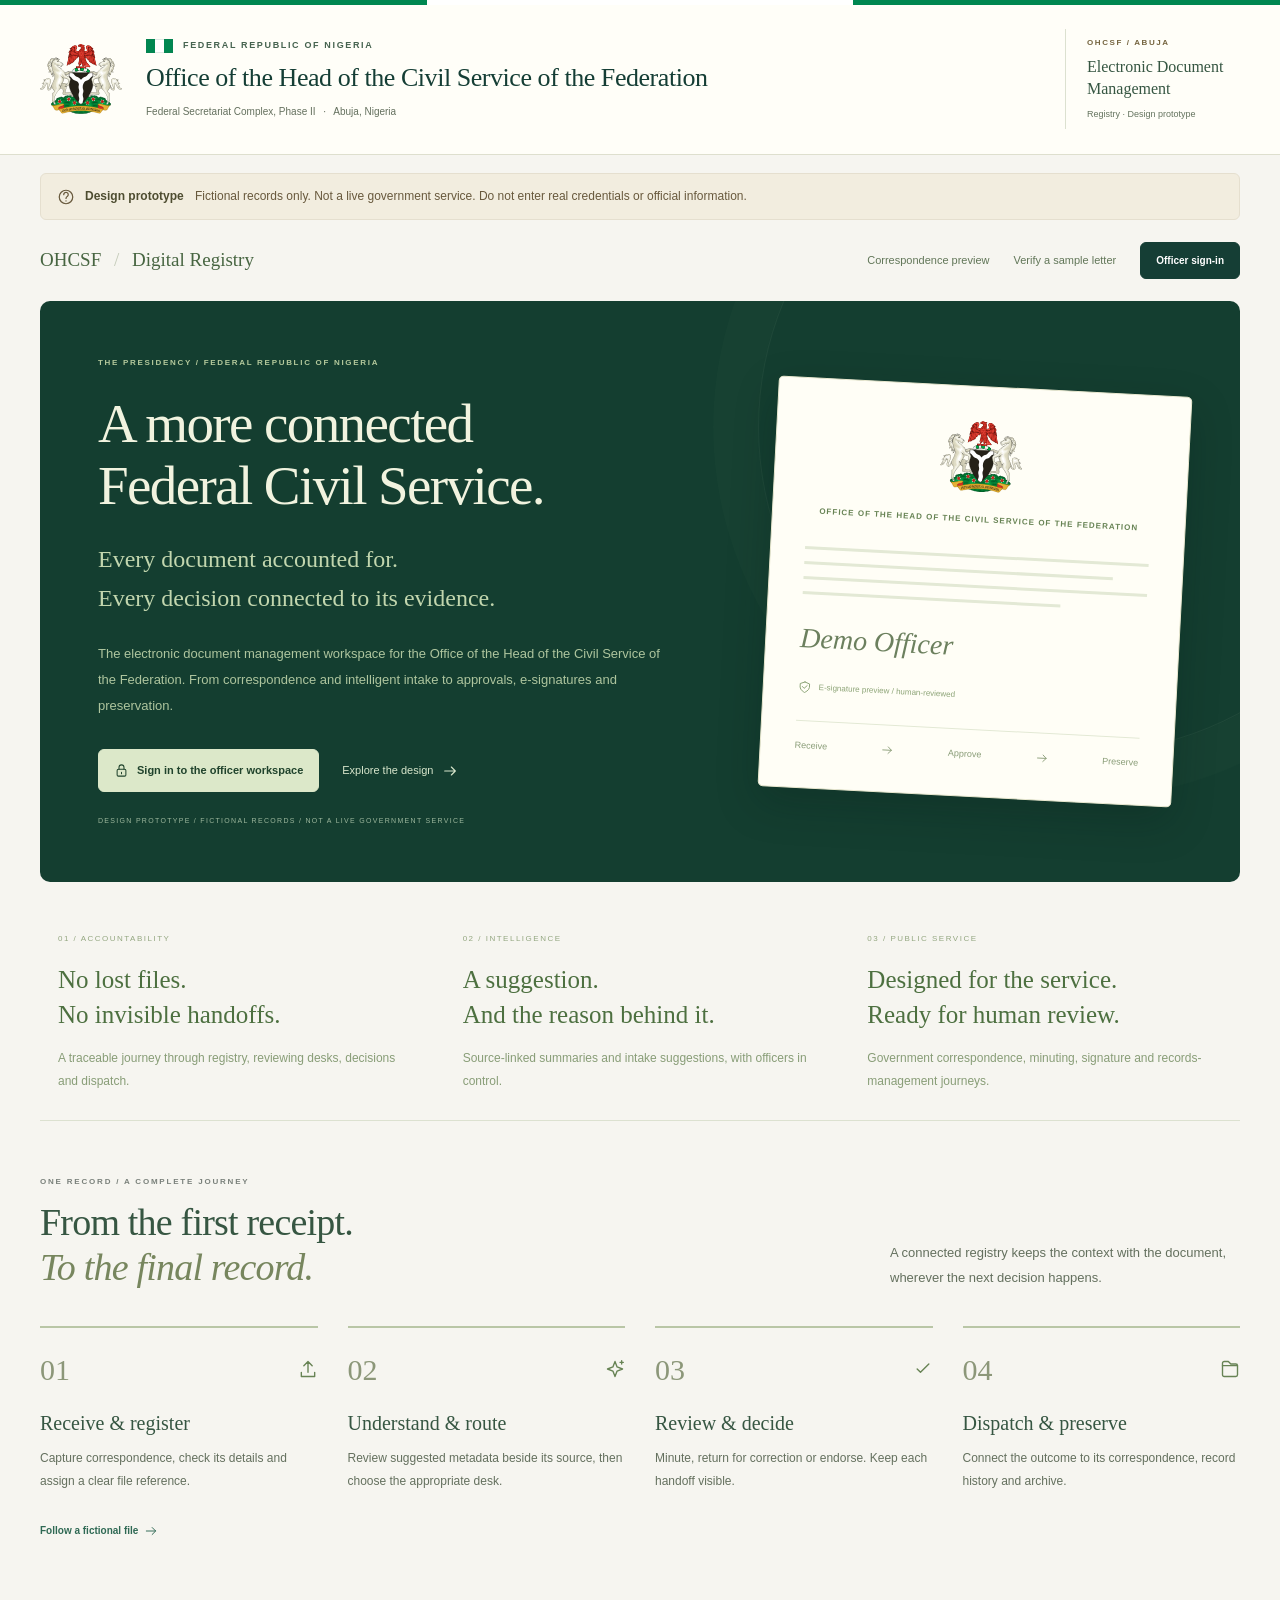
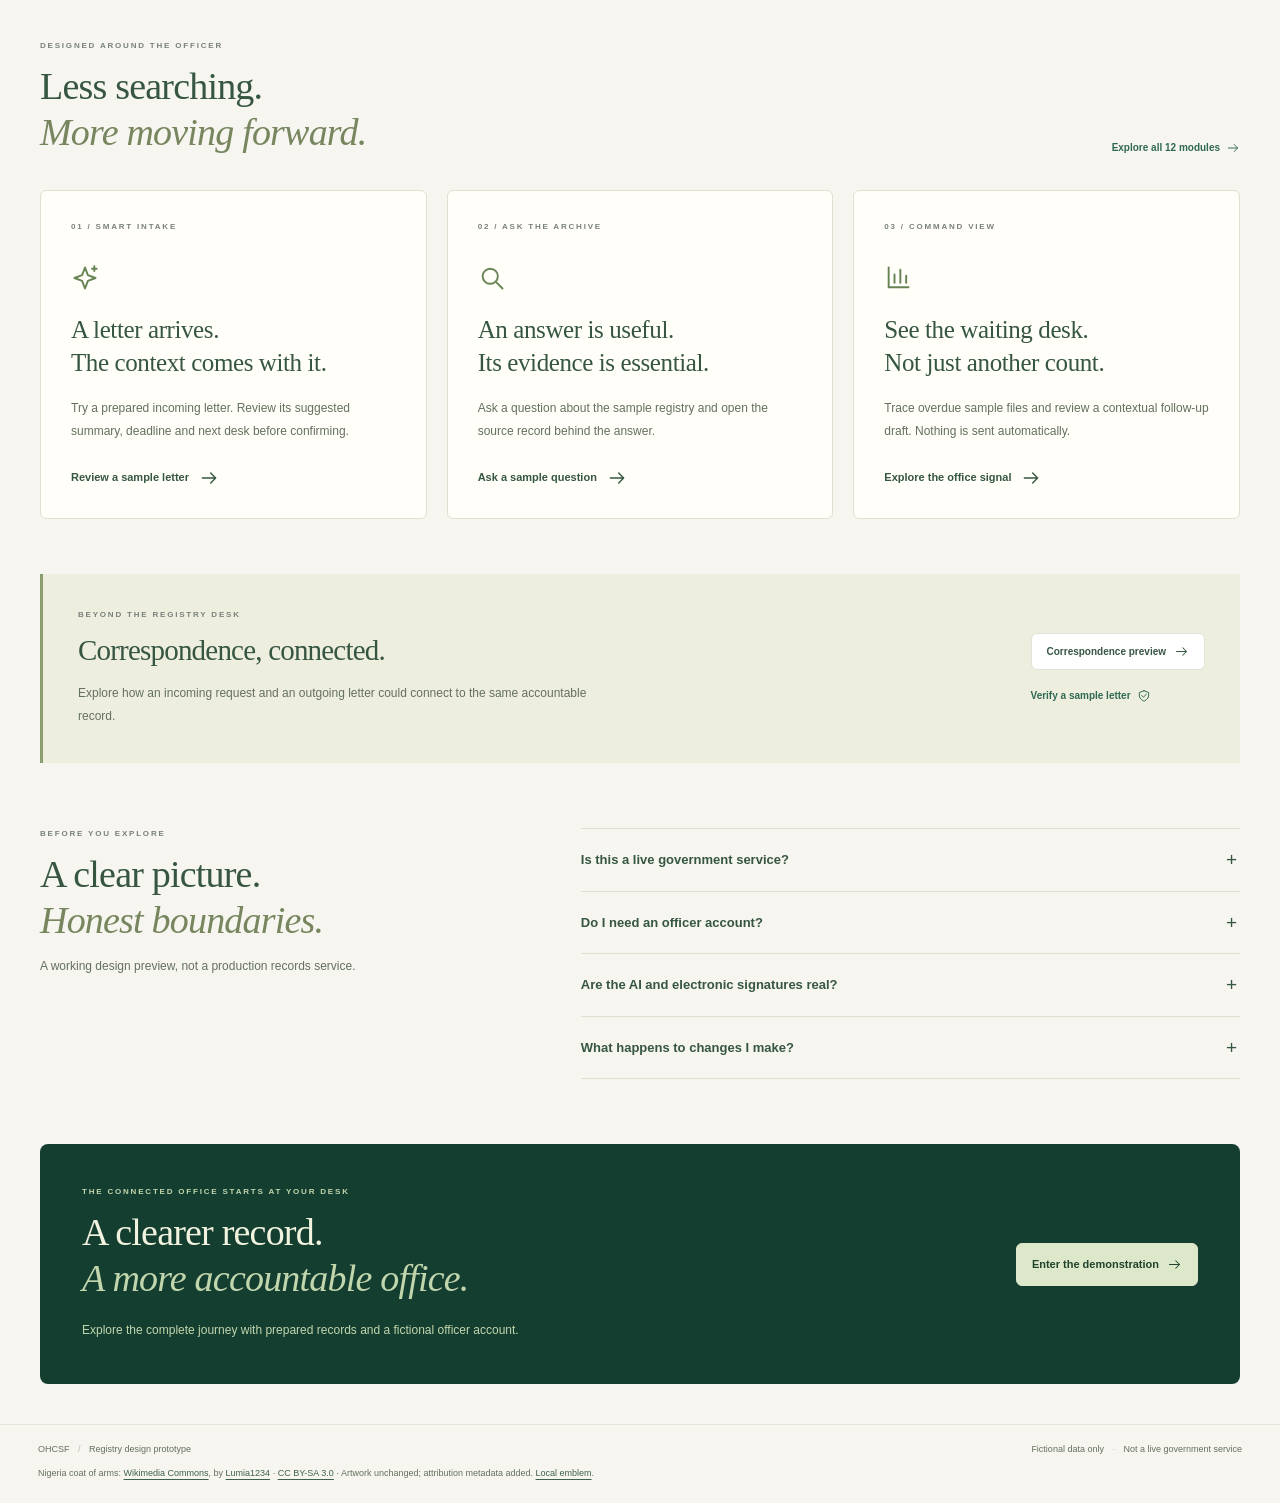
==== commit 37056c06: "mobile responsiveness" ====
--- a/index.html
+++ b/index.html
@@ -8,9 +8,12 @@
   <title>OHCSF | Registry Design Prototype</title>
   <link rel="stylesheet" href="styles.css" />
   <link rel="stylesheet" href="framework.css" />
+  <link rel="stylesheet" href="signature.css" />
+  <link rel="stylesheet" href="landing.css" />
   <link rel="stylesheet" href="branding.css" />
   <script src="app.js" defer></script>
   <script src="framework.js" defer></script>
+  <script src="coverage.js" defer></script>
 </head>
 <body>
   <svg class="icon-library" xmlns="http://www.w3.org/2000/svg" aria-hidden="true">
@@ -54,6 +57,7 @@
       <a href="#journeys" data-page="journeys"><svg class="icon"><use href="#i-arrow"/></svg>File journeys</a>
       <a href="#approvals" data-page="approvals"><svg class="icon"><use href="#i-inbox"/></svg>My approvals<span class="nav-count" id="nav-pending">5</span></a>
       <a href="#intake" data-page="intake"><svg class="icon"><use href="#i-upload"/></svg>Smart intake</a>
+      <a href="#workflows" data-page="workflows"><svg class="icon"><use href="#i-shield"/></svg>E-signatures &amp; workflows</a>
     </nav>
     <p class="nav-label">INTELLIGENCE &amp; OVERSIGHT</p>
     <nav class="main-nav">
@@ -75,7 +79,7 @@
       </div>
       <div class="institution-service"><span class="institution-service-label">OHCSF / ABUJA</span><strong>Electronic Document Management</strong><span class="institution-product">Registry <span aria-hidden="true">&middot;</span> Design prototype</span></div>
     </header>
-    <p class="government-disclaimer"><span><strong>Design prototype</strong> / fictional records / not a live government service</span><span>No government endorsement or approval is claimed.</span></p>
+  
     <header class="topbar"><div class="topbar-left"><button class="icon-button mobile-menu" data-action="menu" aria-label="Open navigation" aria-expanded="false"><svg class="icon"><use href="#i-menu"/></svg></button><span class="breadcrumb">Workspace <span>/</span> <strong id="breadcrumb-page">Overview</strong></span></div><div class="topbar-right"><form id="global-search-form" class="global-search"><svg class="icon"><use href="#i-search"/></svg><input id="global-search" aria-label="Search all sample documents" placeholder="Search documents..." autocomplete="off"/><kbd>/</kbd></form><span class="demo-pill">PROTOTYPE</span><button class="icon-button notification-button" data-action="notifications" aria-label="View notifications"><svg class="icon"><use href="#i-bell"/></svg><span class="notification-dot"></span></button><button class="avatar top-avatar" data-action="profile" aria-label="View demonstration roles">AB</button></div></header>
     <main id="main" tabindex="-1"></main>
     <footer class="app-footer institution-footer">
--- a/framework.css
+++ b/framework.css
@@ -0,0 +1,5 @@
+.fx-notice{margin-bottom:23px}.fx-section{margin-top:26px}.fx-serif{font:27px/1.3 Georgia,serif;color:var(--forest);margin:10px 0 17px}.fx-two-column{display:grid;grid-template-columns:repeat(2,minmax(0,1fr));gap:22px}.fx-two-column>div,.fx-two-column>section{min-width:0}.fx-two-column p{font-size:12px;line-height:1.9;color:#73856c}.fx-action-row{display:flex;gap:10px;align-items:center;flex-wrap:wrap;margin:20px 0}.fx-feature-grid{display:grid;grid-template-columns:repeat(3,minmax(0,1fr));gap:13px}.fx-feature-card{display:grid;grid-template-columns:35px minmax(0,1fr) 16px;grid-template-rows:auto auto;align-items:center;gap:5px 11px;text-align:left;padding:20px 18px;background:white;border:1px solid #dfe6d6;border-radius:8px;min-height:91px}.fx-feature-card:hover{background:#f5f9ef;border-color:#a9bf97}.fx-feature-card>span{grid-row:1/3;color:#8ca979}.fx-feature-card>strong{font-size:12px;font-weight:500;color:#496e40;overflow-wrap:anywhere}.fx-feature-card>small{grid-column:2;font-size:9px;color:#8ca07b}.fx-feature-card>.icon{grid-column:3;grid-row:1/3;width:15px;height:15px;color:#9eb28c}.fx-activity{margin-top:30px}.fx-coverage-banner{display:flex;align-items:center;justify-content:space-between;gap:30px;padding:30px 35px;border:1px solid #d0dec5;border-radius:10px;background:#e9f1e1;margin-bottom:26px}.fx-coverage-banner h2{font:30px/1.35 Georgia,serif;color:#426d39;margin:0 0 12px;letter-spacing:-.5px}.fx-coverage-banner p{font-size:12px;line-height:1.9;max-width:720px;color:#7c9270;margin:0}.fx-coverage-banner>span{font:64px/1 Georgia,serif;color:#89a874;text-align:center;flex-shrink:0}.fx-coverage-banner small{display:block;font:9px Arial,sans-serif;letter-spacing:2px;margin-top:10px}.fx-module-grid{display:grid;grid-template-columns:repeat(3,minmax(0,1fr));gap:16px}.fx-module-card{display:flex;flex-direction:column;min-width:0;padding:25px;border:1px solid #dde6d4;border-radius:9px;background:#fff}.fx-module-card:hover{background:#fcfff7;border-color:#abc698}.fx-module-card>div{display:flex;align-items:center;justify-content:space-between;gap:10px}.fx-module-card .eyebrow{font-size:7px;letter-spacing:1px;color:#8aa076}.fx-module-card .icon{color:#8eaa79}.fx-module-card h2{font:25px/1.3 Georgia,serif;color:#476f3b;letter-spacing:-.4px;margin:16px 0 12px}.fx-module-card p{font-size:11px;line-height:1.9;color:#879b7a;margin:0 0 23px}.fx-module-card footer{display:flex;align-items:center;justify-content:space-between;gap:12px;font-size:10px;color:#6e8d5b;border-top:1px solid #e7eddf;padding-top:15px;margin-top:auto}.fx-module-card footer>.icon{width:15px;height:15px}.fx-process-panel{padding:25px;border:1px solid #dce5d2;border-radius:8px;background:white;margin:25px 0}.fx-process-track{display:grid;grid-template-columns:repeat(7,minmax(0,1fr));gap:12px;margin:24px 0}.fx-process-track>div{min-width:0;position:relative;border:1px solid #dbe5ce;background:#f5f9ef;padding:14px 11px;border-radius:6px}.fx-process-track>div:not(:last-child)::after{content:'\2192';position:absolute;right:-12px;top:28px;font-size:12px;color:#a4b68d}.fx-process-track span{display:block;color:#9cb785;font:22px Georgia,serif;margin-bottom:12px}.fx-process-track strong{font-size:10px;font-weight:500;line-height:1.7;display:block;color:#6d8a57;overflow-wrap:anywhere}.fx-process-track small{font-size:8px;line-height:1.6;color:#a08b5f;display:block;margin-top:9px}.fx-phase-strip{display:grid;grid-template-columns:repeat(3,minmax(0,1fr));gap:15px;margin:24px 0}.fx-phase-strip>span{display:block;padding:20px;background:#fff;border:1px solid #dee7d4;border-radius:7px;color:#8ba279;font-size:11px;line-height:1.9}.fx-phase-strip strong{display:block;color:#5f834b;font:21px Georgia,serif;margin-bottom:11px}.document-coat{width:62px;height:53px;display:block;object-fit:contain}.letter-seal:has(.document-coat){width:65px;height:57px;border:0}.letter-letterhead h3{font-size:10px;line-height:1.6}.fx-file-notice{font-size:7px;color:#8fa27c}.fx-code{background:#eef3e8;border:1px solid #dce5d2;padding:20px;border-radius:7px;font:11px/1.9 Consolas,monospace;color:#6b8658;overflow-x:auto;white-space:pre-wrap;overflow-wrap:anywhere}.fx-folder-tree{padding:20px;background:#f4f8ee;border:1px solid #dee8d2;border-radius:7px;margin:20px 0}.fx-folder-tree p{display:flex;align-items:center;gap:9px;font-size:11px;color:#81996c}.fx-folder-child{padding-left:25px}.fx-scan-stage{padding:25px;background:#e7ecdf;border-radius:8px;overflow:hidden}.fx-scan-stage .source-paper{transition:transform .2s,filter .2s}.fx-scan-stage .rotated{transform:rotate(-6deg)}.fx-scan-stage .cleaned{filter:contrast(1.2);background:white}.fx-designer-list{display:grid;gap:8px;margin:20px 0}.fx-designer-list>div{display:flex;align-items:center;gap:14px;border:1px solid #d9e5ce;border-radius:6px;padding:12px 14px;background:#fff}.fx-designer-list strong{font-size:11px;font-weight:500;flex:1;color:#6e8c58}.fx-designer-list span{font:18px Georgia,serif;color:#9fb98b}.fx-branch-origin{text-align:center;background:#ebf3e3;border:1px solid #d5e4c6;padding:17px;color:#718f5d;font-size:12px;border-radius:6px;margin:20px 0}.fx-workspace-banner{padding:24px;background:#eff5e8;border:1px solid #dce7d1;border-radius:7px;margin-bottom:23px}.fx-workspace-banner h3{font:28px Georgia,serif;color:#6a8c55;margin:15px 0}.fx-workspace-banner p{font-size:11px;color:#91a67d}.fx-auth-brand{text-align:center;margin-bottom:24px}.fx-auth-brand img{width:86px;height:73px;object-fit:contain}.fx-auth-brand h3{font:28px Georgia,serif;color:#608449}.fx-auth-brand p{font-size:11px;color:#8fa67a}.fx-demo-seal{display:flex;flex-direction:column;align-items:center;justify-content:center;gap:15px;margin:25px auto;padding:35px;width:min(100%,360px);border:3px double #a1b78a;border-radius:50%;color:#82976c;transform:rotate(-4deg)}.fx-demo-seal strong{font:26px Georgia,serif;letter-spacing:2px}.fx-demo-seal span{font:20px Georgia,serif}.fx-demo-seal small{font-size:7px;letter-spacing:1px;text-align:center}.fx-aged-paper{background:#f2e6ca;border-color:#d6c5a0;transform:rotate(-1deg)}.fx-architecture{display:grid;gap:10px}.fx-architecture>div{padding:19px 22px;border:1px solid #d8e4cc;background:#f7fbf2;border-radius:6px;display:grid;grid-template-columns:25px 1fr;gap:5px 13px}.fx-architecture span{grid-row:1/3;font:25px Georgia,serif;color:#9bb684}.fx-architecture strong{font-size:12px;color:#70965a;font-weight:500}.fx-architecture p{font-size:11px;color:#8da379;margin:3px 0}.fx-qr{width:170px;height:170px;display:block;object-fit:contain;border:1px solid #e1e8d8;padding:9px;background:white;margin-bottom:14px}.fx-high-contrast{--muted:#3d4935;--ink:#14360e}.fx-high-contrast #main p,.fx-high-contrast .subtle,.fx-high-contrast #main small{color:#34472b!important}.fx-large-text .btn,.fx-large-text .main-nav a,.fx-large-text .field input,.fx-large-text .field label,.fx-large-text .field select{font-size:14px!important}.fx-reduced-motion *{animation:none!important;transition:none!important}.fx-module-card:focus-visible,.fx-feature-card:focus-visible{outline:3px solid #b59758;outline-offset:3px}
+@media(max-width:1200px){.fx-module-grid,.fx-feature-grid{grid-template-columns:repeat(2,minmax(0,1fr))}.fx-process-track{grid-template-columns:repeat(4,minmax(0,1fr))}.fx-process-track>div:nth-child(4)::after{display:none}.fx-module-card{padding:22px}.fx-coverage-banner{padding:28px}.fx-phase-strip{gap:11px}.fx-phase-strip>span{padding:17px}}
+@media(max-width:760px){.fx-two-column{grid-template-columns:1fr;gap:18px}.fx-coverage-banner{padding:25px;gap:18px}.fx-coverage-banner h2{font-size:27px}.fx-coverage-banner p{font-size:11px}.fx-coverage-banner>span{font-size:49px}.fx-process-track{grid-template-columns:repeat(2,minmax(0,1fr));gap:14px}.fx-process-track>div:nth-child(even)::after{display:none}.fx-module-grid{grid-template-columns:repeat(2,minmax(0,1fr));gap:12px}.fx-module-card{padding:19px}.fx-module-card h2{font-size:23px}.fx-module-card p{font-size:10px}.fx-feature-grid{grid-template-columns:repeat(2,minmax(0,1fr));gap:11px}.fx-feature-card{grid-template-columns:26px minmax(0,1fr);padding:17px 14px;gap:5px 7px}.fx-feature-card>.icon{display:none}.fx-feature-card>strong{font-size:11px}.fx-feature-card>small{font-size:8px}.fx-phase-strip{grid-template-columns:1fr}.fx-notice{font-size:10px}.fx-process-panel{padding:21px}.fx-code{padding:17px}.fx-serif{font-size:26px}.fx-scan-stage{padding:19px}.fx-architecture>div{padding:17px}.fx-architecture strong{font-size:11px}.fx-architecture p{font-size:10px}}
+@media(max-width:420px){.fx-module-grid{grid-template-columns:1fr;gap:15px}.fx-module-card{padding:25px}.fx-module-card h2{font-size:27px}.fx-module-card p{font-size:12px}.fx-module-card footer{font-size:11px}.fx-feature-grid{grid-template-columns:1fr}.fx-feature-card{grid-template-columns:30px minmax(0,1fr) 15px;padding:19px 17px}.fx-feature-card>.icon{display:block}.fx-feature-card>strong{font-size:12px}.fx-feature-card>small{font-size:9px}.fx-coverage-banner{align-items:flex-start;padding:23px 20px}.fx-coverage-banner h2{font-size:25px}.fx-coverage-banner>span{font-size:42px}.fx-coverage-banner small{font-size:7px;letter-spacing:1px}.fx-process-track{gap:12px}.fx-process-track>div{padding:14px}.fx-process-track strong{font-size:11px}.fx-process-track span{font-size:23px}.fx-process-panel .section-heading{align-items:flex-start}.fx-process-panel .section-heading h2{font-size:12px;line-height:1.6}.fx-process-panel .badge{font-size:7px;white-space:normal}.fx-action-row{gap:9px}.fx-demo-seal{padding:25px}.fx-qr{width:150px;height:150px}}
+@media print{.sidebar,.institution-service,.government-disclaimer,.topbar,.app-footer,.modal-header .icon-button,.modal-footer,.toast-root,.btn,.hero-actions,.fx-action-row{display:none!important}.app-shell{margin:0}.institution-masthead{padding:15px;grid-template-columns:65px 1fr;background:white}body{background:white}.modal-overlay{position:static;display:block;background:white;padding:0;backdrop-filter:none}.modal{max-height:none;max-width:none;border:0;box-shadow:none}.modal-body{overflow:visible;padding:15px}.app-shell:has(+ #modal-root .modal) #main{display:none}.document-table{white-space:normal}.document-table td,.document-table th{padding:10px;font-size:10px}.fx-code{white-space:pre-wrap}.fx-high-contrast,.fx-large-text{color:#222}.office-hero{background:white;color:#222}.office-hero h1,.office-hero em{color:#222}body::after{content:'FICTIONAL DESIGN PROTOTYPE / NOT AN OFFICIAL OHCSF RECORD';display:block;margin:20px;font:10px Arial,sans-serif;color:#666}}
--- a/signature.css
+++ b/signature.css
@@ -0,0 +1,3 @@
+.fx-signature-layout{display:grid;grid-template-columns:minmax(0,1.6fr) minmax(230px,1fr);gap:28px}.fx-signature-preview{border:1px solid #dce7d2;border-radius:7px;padding:30px 23px;background:#fffef8;display:flex;flex-direction:column;align-items:center;justify-content:center;gap:20px;min-height:150px}.fx-signature-preview[hidden]{display:none}.fx-written-signature{font:italic 32px/1.5 'Segoe Script','Brush Script MT',Georgia,serif;color:#153e35;overflow-wrap:anywhere;font-weight:400}.fx-signature-preview small{font-size:9px;color:#92a67d}.fx-signature-explanation{padding:25px;border:1px solid #d9e5cc;background:#edf4e4;border-radius:7px;align-self:start}.fx-signature-explanation h3{font:28px/1.3 Georgia,serif;color:#567c43;margin:17px 0}.fx-signature-explanation ol{padding-left:19px;color:#7c9867;font-size:12px;line-height:2}.fx-signature-explanation .notice{font-size:10px;margin:21px 0 0}#fx-signature-canvas{width:100%;height:165px;background:#fff;border:1px dashed #a9bf95;border-radius:6px;touch-action:none;display:block;margin-bottom:12px}.fx-signed-document{border:1px dashed #b2c79e;border-radius:7px;padding:21px;text-align:center;margin-top:27px;background:#f8fcf2}.fx-signed-document img{display:block;max-width:100%;height:95px;object-fit:contain;margin:8px auto}.fx-signed-document p{font:10px Arial,sans-serif;color:#7e966c}.fx-signed-document small{display:block;font:7px Arial,sans-serif;color:#96a987;letter-spacing:1px;line-height:1.8}.fx-signature-layout .draft-source strong{font-size:21px}.fx-signature-layout .field input{font-size:12px}
+@media(max-width:760px){.fx-signature-layout{grid-template-columns:1fr;gap:22px}.fx-signature-explanation{padding:23px}.fx-written-signature{font-size:28px}.fx-signature-preview{padding:25px 20px}.fx-signature-layout .tabs{gap:22px}}
+@media print{.fx-signature-explanation,#fx-signature-form{display:none}.fx-signed-document{break-inside:avoid}}
--- a/landing.css
+++ b/landing.css
@@ -0,0 +1,123 @@
+body.fx-entry .sidebar,body.fx-entry .topbar{display:none}body.fx-entry .app-shell{margin-left:0}body.fx-entry #main{max-width:1440px;padding:0 40px 40px}body.fx-entry .institution-masthead{padding-left:max(40px,calc((100vw - 1360px)/2));padding-right:max(40px,calc((100vw - 1360px)/2))}.landing-nav{display:flex;justify-content:space-between;align-items:center;gap:25px;padding:22px 0;color:#617658;font-size:11px}.landing-nav>a{font:19px Georgia,serif;color:#476541}.landing-nav>a>span{color:#c4cbb9;margin:0 8px}.landing-nav>div{display:flex;gap:24px;align-items:center}.landing-hero{display:grid;grid-template-columns:minmax(0,1.45fr) minmax(300px,1fr);gap:70px;padding:55px 58px;background:#143e30;color:#f6f6e9;border-radius:10px;position:relative;overflow:hidden}.landing-hero::after{content:'';position:absolute;right:-170px;top:-200px;width:650px;height:650px;border:1px solid #cbdcbb10;border-radius:50%;box-shadow:0 0 0 45px #cbdcbb04;pointer-events:none}.landing-hero .eyebrow{color:#b4c99c;letter-spacing:1.7px;font-size:8px;line-height:1.8}.landing-hero h1{font:55px/1.12 Georgia,serif;letter-spacing:-1.6px;color:#f1f3df;margin:23px 0}.landing-lead{font:24px/1.6 Georgia,serif;color:#c2d6ae}.landing-description{font-size:13px;line-height:2;color:#aec59e;max-width:570px;margin:23px 0 30px}.landing-primary{background:#dce8c9;color:#20432c;border-color:#dce8c9;min-height:43px;font-size:11px}.landing-primary:hover{background:#eef5dd}.landing-document{background:#fffef6;border:1px solid #e9e8d0;align-self:center;border-radius:5px;box-shadow:0 15px 40px #071c1840;padding:34px;text-align:center;transform:rotate(3deg);position:relative;z-index:1}.landing-document>img{display:block;width:83px;height:71px;object-fit:contain;margin:0 auto 20px}.landing-document .eyebrow{color:#678354;letter-spacing:1px;line-height:1.9;font-size:8px}.landing-paper-lines{display:grid;gap:12px;margin:28px 0}.landing-paper-lines span{display:block;height:3px;background:#e3e9d5}.landing-paper-lines span:nth-child(2){width:90%}.landing-paper-lines span:last-child{width:75%}.landing-signature{font:italic 28px Georgia,serif;color:#6c805e;text-align:left;margin:26px 0}.landing-endorsement{display:flex;align-items:center;gap:7px;font-size:8px;color:#8ca376}.landing-endorsement .icon{width:14px;height:14px}.landing-route{display:flex;align-items:center;justify-content:space-between;gap:8px;margin-top:26px;padding-top:18px;border-top:1px solid #e3e9d5;font-size:9px;color:#8a9d78}.landing-route .icon{width:13px;height:13px}.landing-principles{display:grid;grid-template-columns:repeat(3,minmax(0,1fr));gap:50px;padding:45px 18px 15px}.landing-principles span{font-size:8px;letter-spacing:1.5px;color:#94a781}.landing-principles h2{font:25px/1.4 Georgia,serif;color:#4d7040;margin:16px 0 15px}.landing-principles p{font-size:12px;line-height:1.9;color:#889d77}.login-wrap{display:grid;grid-template-columns:1fr minmax(330px,.85fr);gap:80px;max-width:1030px;margin:55px auto 30px;align-items:center}.login-context .eyebrow{color:#8da578;font-size:8px}.login-context h1{font:49px/1.15 Georgia,serif;letter-spacing:-1.2px;color:#284e25;margin:25px 0}.login-context h1 em{color:#8aa36c;font-style:normal}.login-context>p:not(.eyebrow){font-size:13px;line-height:1.9;color:#869c75;max-width:420px;margin-bottom:25px}.login-context .notice{font-size:11px;margin-bottom:23px}.login-card{padding:36px;background:#fffef8;border:1px solid #dbe5ce;border-radius:10px;box-shadow:0 12px 50px #31512708}.login-card>img{display:block;width:68px;height:58px;object-fit:contain;margin:0 auto 20px}.login-card>.eyebrow{text-align:center;font-size:7px}.login-card h2{font:31px Georgia,serif;color:#4d703b;text-align:center;margin:14px 0 26px}.login-card .field label{font-size:11px}.login-card .field input,.login-card .field select{font-size:12px}.login-card .btn-primary{width:100%;min-height:42px;font-size:11px}.login-disclosure{font-size:9px;text-align:center;color:#99aa8a;margin:19px 0 0;line-height:1.8}.login-card>.text-link{margin-top:18px}.fx-biometric{padding:25px;background:#f0f6e8;border:1px dashed #b1c798;border-radius:7px;text-align:center;margin-bottom:20px}.fx-biometric strong{font-size:10px;letter-spacing:1px;color:#81a268}.fx-biometric p{font-size:11px;color:#95ac7d}.fx-low-bandwidth .office-hero::before,.fx-low-bandwidth .landing-hero::after{display:none}
+@media(max-width:1100px){.landing-hero{gap:40px;padding:42px}.landing-hero h1{font-size:46px}.landing-lead{font-size:22px}.landing-document{padding:28px}.landing-principles{gap:25px}.login-wrap{gap:45px}.login-context h1{font-size:43px}}
+@media(max-width:760px){body.fx-entry #main{padding:0 21px 30px}body.fx-entry .institution-masthead{padding:24px 21px}.landing-nav{align-items:flex-start}.landing-nav>div{gap:12px;flex-wrap:wrap;justify-content:flex-end}.landing-nav>div>a{display:none}.landing-hero{grid-template-columns:1fr;padding:32px 27px;gap:35px}.landing-hero h1{font-size:42px}.landing-lead{font-size:21px}.landing-description{font-size:12px}.landing-document{max-width:370px;width:100%;margin:0 auto 8px;transform:rotate(2deg)}.landing-principles{grid-template-columns:1fr;gap:22px;padding:34px 9px}.landing-principles h2{font-size:27px}.landing-principles p{font-size:12px}.login-wrap{grid-template-columns:1fr;gap:30px;margin:34px auto;max-width:500px}.login-context h1{font-size:40px}.login-context>p:not(.eyebrow){font-size:12px}.login-card{padding:30px}.login-card h2{font-size:30px}}
+@media(max-width:420px){body.fx-entry #main{padding:0 16px 25px}body.fx-entry .institution-masthead{padding:23px 16px}.landing-nav>a{font-size:16px;line-height:1.6}.landing-nav{gap:16px;padding:20px 0}.landing-nav .btn{font-size:9px;padding:9px 12px}.landing-hero{padding:30px 23px}.landing-hero h1{font-size:37px;letter-spacing:-1px}.landing-lead{font-size:20px}.landing-hero .eyebrow{font-size:7px}.landing-description{font-size:11px}.landing-primary{font-size:10px;padding:10px 12px;white-space:normal;text-align:center}.landing-document{padding:25px}.landing-document>img{width:72px;height:61px}.landing-hero .hero-actions{gap:18px}.login-context h1{font-size:37px}.login-card{padding:27px 23px}.login-card .btn-primary{white-space:normal;font-size:10px}.login-wrap{margin-top:26px}}
+
+.landing-wrap { color: #365642; }
+.landing-prototype-notice { display: flex; align-items: start; gap: 10px; margin-top: 18px; padding: 12px 16px; background: #f2eddf; border: 1px solid #e5dfcf; border-radius: 6px; color: #68593d; }
+.landing-prototype-notice > .icon { margin-top: 2px; width: 18px; height: 18px; }
+.landing-prototype-notice p { margin: 0; font-size: 12px; line-height: 1.7; }
+.landing-prototype-notice strong { margin-right: 8px; color: #4e4d31; }
+.landing-wrap a { text-decoration: none; }
+.landing-wrap a:focus-visible, .landing-wrap summary:focus-visible { outline: 3px solid #a68139; outline-offset: 5px; }
+.landing-section-heading { display: flex; align-items: end; justify-content: space-between; gap: 40px; margin-bottom: 35px; }
+.landing-section-heading h2, .landing-public h2, .landing-faq h2, .landing-closing h2 { margin: 12px 0 0; font: 38px/1.2 Georgia, serif; letter-spacing: -.8px; }
+.landing-wrap h2 em { font-weight: normal; color: #77865e; }
+.landing-section-heading > p { max-width: 350px; margin: 0; font-size: 13px; line-height: 1.9; color: #64705e; }
+.landing-journey { padding: 55px 0; border-top: 1px solid #dce1d0; }
+.landing-steps { display: grid; grid-template-columns: repeat(4, minmax(0, 1fr)); gap: 30px; margin: 0 0 28px; padding: 0; list-style: none; }
+.landing-steps li { position: relative; padding: 25px 0 0; border-top: 2px solid #b9c6a6; }
+.landing-step-number { display: block; margin-bottom: 25px; font: 30px Georgia, serif; color: #8c9779; }
+.landing-steps li > .icon { position: absolute; top: 31px; right: 0; color: #678354; }
+.landing-steps h3 { margin: 0 0 12px; font: 20px Georgia, serif; }
+.landing-steps p { margin: 0; font-size: 12px; line-height: 1.9; color: #64705e; }
+.landing-experiences { padding: 45px 0 55px; }
+.landing-feature-grid { display: grid; grid-template-columns: repeat(3, minmax(0, 1fr)); gap: 20px; }
+.landing-feature { display: flex; flex-direction: column; align-items: start; padding: 30px; border: 1px solid #dce1d0; border-radius: 6px; background: #fffef8; transition: border-color .2s, transform .2s; }
+.landing-feature:hover { border-color: #7c9569; transform: translateY(-3px); }
+.landing-feature > .icon { width: 28px; height: 28px; margin: 22px 0; color: #678354; }
+.landing-feature h3 { margin: 0; font: 25px/1.3 Georgia, serif; letter-spacing: -.4px; }
+.landing-feature p { margin: 18px 0 25px; font-size: 12px; line-height: 1.9; color: #64705e; }
+.landing-feature-link { display: flex; align-items: center; gap: 10px; margin-top: auto; font-size: 11px; font-weight: 600; }
+.landing-public { display: flex; align-items: center; justify-content: space-between; gap: 35px; padding: 35px; background: #eeeedf; border-left: 3px solid #8b9e70; }
+.landing-public h2 { font-size: 29px; }
+.landing-public p:not(.eyebrow) { max-width: 520px; margin: 15px 0 0; font-size: 12px; line-height: 1.9; color: #64705e; }
+.landing-public-actions { display: flex; flex-direction: column; align-items: start; gap: 18px; flex-shrink: 0; }
+.landing-faq { display: grid; grid-template-columns: 1fr 1.4fr; gap: 70px; padding: 65px 0; }
+.landing-faq > div > p:not(.eyebrow) { font-size: 12px; line-height: 1.9; color: #64705e; }
+.landing-questions details { border-bottom: 1px solid #dce1d0; }
+.landing-questions details:first-child { border-top: 1px solid #dce1d0; }
+.landing-questions summary { position: relative; padding: 21px 30px 21px 0; font-size: 13px; font-weight: 600; cursor: pointer; list-style: none; }
+.landing-questions summary::-webkit-details-marker { display: none; }
+.landing-questions summary::after { content: '+'; position: absolute; right: 3px; font-size: 19px; font-weight: normal; top: 17px; }
+.landing-questions details[open] summary::after { content: '-'; }
+.landing-questions details p { margin: 0 25px 22px 0; font-size: 12px; line-height: 1.9; color: #64705e; }
+.landing-closing { display: flex; justify-content: space-between; align-items: center; gap: 35px; border-radius: 8px; background: #143e30; padding: 42px; color: #f1f3df; }
+.landing-closing .eyebrow { color: #c2d6ae; }
+.landing-closing h2 em { color: #c2d6ae; }
+.landing-closing p:not(.eyebrow) { margin: 18px 0 0; max-width: 500px; color: #c2d6ae; font-size: 12px; line-height: 1.9; }
+.landing-closing > a { flex-shrink: 0; }
+.landing-document { max-width: 100%; }
+
+@media (max-width: 1000px) {
+  .login-wrap .field input, .login-wrap .field select { min-height: 44px; font-size: 16px; }
+  .login-wrap .btn, .login-wrap .text-link { min-height: 44px; font-size: 13px; white-space: normal; }
+  .landing-feature { padding: 23px; }
+  .landing-feature h3 { font-size: 22px; }
+  .landing-steps { gap: 20px; }
+  .landing-public { align-items: start; flex-direction: column; }
+  .landing-public-actions { flex-direction: row; flex-wrap: wrap; align-items: center; }
+  .landing-faq { gap: 35px; }
+}
+@media (max-width: 760px) {
+  .landing-prototype-notice p { font-size: 14px; }
+  .landing-wrap, .login-wrap { overflow-wrap: break-word; }
+  .landing-wrap .eyebrow, .login-wrap .eyebrow { font-size: 10px; line-height: 1.8; letter-spacing: 1.1px; }
+  .landing-nav > div { width: 100%; gap: 8px 16px; }
+  .landing-nav > a, .landing-nav > div > a { display: inline-flex; align-items: center; min-height: 44px; }
+  .landing-nav > div > a { font-size: 12px; }
+  .landing-nav .btn { min-height: 44px; font-size: 13px; }
+  .landing-hero h1 { font-size: clamp(34px, 8vw, 42px); }
+  .landing-hero .eyebrow { font-size: 10px; }
+  .landing-description { font-size: 14px; line-height: 1.8; }
+  .landing-wrap .btn, .landing-wrap .hero-link, .landing-wrap .text-link { min-height: 44px; font-size: 13px; }
+  .landing-wrap .hero-link, .landing-wrap .text-link { display: inline-flex; align-items: center; }
+  .landing-hero .landing-primary { width: 100%; white-space: normal; }
+  .landing-hero .hero-actions { gap: 10px; }
+  .landing-hero .hero-disclosure { font-size: 10px; line-height: 1.8; letter-spacing: .6px; }
+  .landing-document .eyebrow { font-size: 10px; }
+  .landing-document .landing-endorsement { font-size: 10px; line-height: 1.7; flex-wrap: wrap; }
+  .landing-document .landing-route { font-size: 10px; gap: 6px; }
+  .landing-principles > div > span { font-size: 10px; }
+  .landing-principles p, .landing-section-heading > p, .landing-steps p, .landing-feature p, .landing-public p:not(.eyebrow), .landing-faq > div > p:not(.eyebrow), .landing-questions details p, .landing-closing p:not(.eyebrow) { font-size: 14px; line-height: 1.8; }
+  .landing-feature-link { font-size: 13px; min-height: 44px; }
+  .landing-questions summary { font-size: 14px; min-height: 48px; }
+  .landing-public-actions { width: 100%; }
+  .login-context > p:not(.eyebrow), .login-wrap .notice, .login-card .login-disclosure { font-size: 13px; line-height: 1.8; }
+  .login-wrap .field label, .login-wrap .check-label { font-size: 13px; line-height: 1.7; }
+  .login-wrap .field input, .login-wrap .field select { min-height: 44px; font-size: 16px; width: 100%; }
+  .login-wrap .field small { font-size: 12px; }
+  .login-wrap .btn, .login-wrap .text-link { min-height: 44px; font-size: 13px; white-space: normal; }
+  .login-wrap .text-link { display: inline-flex; align-items: center; }
+  .login-wrap .check-label { min-height: 44px; align-items: start; }
+  .login-wrap .check-label input { flex-shrink: 0; width: 20px; height: 20px; margin-top: 2px; }
+  .landing-section-heading { align-items: start; flex-direction: column; gap: 20px; }
+  .landing-section-heading h2, .landing-faq h2, .landing-closing h2 { font-size: 32px; }
+  .landing-journey { padding: 35px 0; }
+  .landing-steps { grid-template-columns: repeat(2, minmax(0, 1fr)); gap: 30px 22px; }
+  .landing-feature-grid, .landing-faq { grid-template-columns: 1fr; }
+  .landing-feature { padding: 28px; }
+  .landing-feature h3 { font-size: 26px; }
+  .landing-feature > .icon { margin: 18px 0; }
+  .landing-experiences { padding: 30px 0 35px; }
+  .landing-public { padding: 27px; }
+  .landing-public-actions .btn { white-space: normal; text-align: left; }
+  .landing-faq { padding: 40px 0; gap: 22px; }
+  .landing-closing { flex-direction: column; align-items: start; padding: 30px 27px; }
+  .landing-nav { flex-wrap: wrap; }
+  .landing-nav > div { justify-content: start; }
+}
+@media (max-width: 420px) {
+  .landing-steps h3 { font-size: 18px; line-height: 1.3; }
+  .landing-steps { grid-template-columns: 1fr; gap: 24px; }
+  .landing-nav { gap: 4px; }
+  .landing-nav > div > a { flex: 1 1 120px; }
+  .landing-nav .btn { width: 100%; }
+  .landing-public-actions .btn { width: 100%; }
+  .landing-prototype-notice { padding: 12px; }
+  .landing-closing > a { width: 100%; white-space: normal; }
+}
+@media (prefers-reduced-motion: reduce) {
+  .landing-feature { transition: none; }
+  .landing-feature:hover { transform: none; }
+}
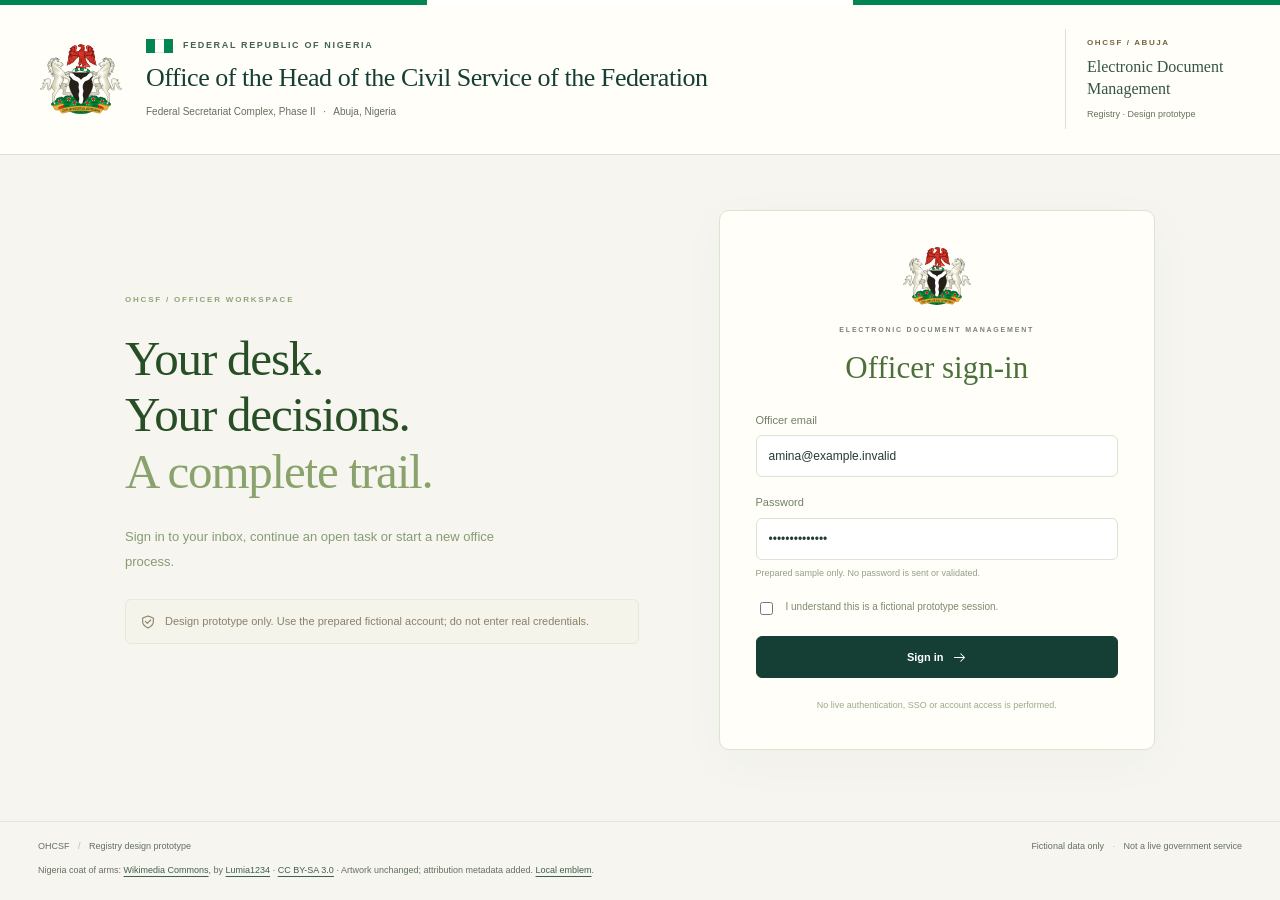
==== commit b4670dbd: "few changes" ====
--- a/index.html
+++ b/index.html
@@ -48,26 +48,28 @@
   <a class="skip-link" href="#main">Skip to content</a>
   <div class="mobile-scrim" id="mobile-scrim" data-action="close-menu"></div>
   <aside class="sidebar" id="sidebar" aria-label="Main navigation">
-    <a class="brand institution-brand" href="#dashboard" aria-label="OHCSF Registry prototype home"><span class="sidebar-emblem"><img src="nigeria-coat-of-arms.svg" width="1505" height="1276" alt="" /></span><span>OHCSF<span class="brand-caption">FEDERAL CIVIL SERVICE</span></span></a>
+    <a class="brand institution-brand" href="#inbox" aria-label="OHCSF Registry inbox"><span class="sidebar-emblem"><img src="nigeria-coat-of-arms.svg" width="1505" height="1276" alt="" /></span><span>OHCSF<span class="brand-caption">FEDERAL CIVIL SERVICE</span></span></a>
     <p class="sidebar-institution">Office of the Head of the Civil Service of the Federation</p>
     <div class="workspace registry-workspace"><span class="workspace-seal"><svg class="icon" aria-hidden="true"><use href="#i-file"/></svg></span><div><strong>Registry</strong><span>Electronic document management</span><span>OHCSF demonstration workspace</span></div><svg class="icon" aria-hidden="true"><use href="#i-down"/></svg></div>
-    <p class="nav-label">THE CONNECTED OFFICE</p>
-    <nav class="main-nav">
-      <a href="#dashboard" data-page="dashboard"><svg class="icon"><use href="#i-spark"/></svg>Office workbench</a>
-      <a href="#journeys" data-page="journeys"><svg class="icon"><use href="#i-arrow"/></svg>File journeys</a>
-      <a href="#approvals" data-page="approvals"><svg class="icon"><use href="#i-inbox"/></svg>My approvals<span class="nav-count" id="nav-pending">5</span></a>
-      <a href="#intake" data-page="intake"><svg class="icon"><use href="#i-upload"/></svg>Smart intake</a>
-      <a href="#workflows" data-page="workflows"><svg class="icon"><use href="#i-shield"/></svg>E-signatures &amp; workflows</a>
+    <p class="nav-label">MY WORK</p>
+    <nav class="main-nav" aria-label="Task queues">
+      <a href="#inbox" data-page="inbox"><svg class="icon" aria-hidden="true"><use href="#i-inbox"/></svg>Inbox<span class="nav-count" id="nav-pending">5</span></a>
+      <a href="#draft" data-page="draft"><svg class="icon" aria-hidden="true"><use href="#i-file"/></svg>Draft<span class="nav-count" id="nav-draft">0</span></a>
+      <a href="#open-tasks" data-page="open-tasks"><svg class="icon" aria-hidden="true"><use href="#i-clock"/></svg>Open Tasks<span class="nav-count" id="nav-open">0</span></a>
+      <a href="#completed" data-page="completed"><svg class="icon" aria-hidden="true"><use href="#i-check"/></svg>Completed<span class="nav-count" id="nav-completed">0</span></a>
     </nav>
-    <p class="nav-label">INTELLIGENCE &amp; OVERSIGHT</p>
-    <nav class="main-nav">
-      <a href="#archive" data-page="archive"><svg class="icon"><use href="#i-spark"/></svg>Ask the Archive<span class="tiny-new">NEW</span></a>
-      <a href="#leadership" data-page="leadership"><svg class="icon"><use href="#i-chart"/></svg>Command view</a>
-      <a href="#repository" data-page="repository"><svg class="icon"><use href="#i-folder"/></svg>Document repository</a>
-      <a href="#admin" data-page="admin"><svg class="icon"><use href="#i-settings"/></svg>Administration</a>
-      <a href="#modules" data-page="modules"><svg class="icon"><use href="#i-grid"/></svg>All framework modules</a>
+    <p class="nav-label">PROCESSES &amp; PEOPLE</p>
+    <nav class="main-nav" aria-label="Processes and work groups">
+      <a href="#start-process" data-page="start-process"><svg class="icon" aria-hidden="true"><use href="#i-plus"/></svg>Start Process</a>
+      <a href="#work-group" data-page="work-group"><svg class="icon" aria-hidden="true"><use href="#i-users"/></svg>Work Group</a>
     </nav>
-    <div class="sidebar-bottom"><div class="prototype-note"><span class="status-dot"></span>DESIGN PROTOTYPE<p>A working preview.<br>Not a live records system.</p></div><button class="help-button" data-action="help"><svg class="icon"><use href="#i-help"/></svg>Explore the prototype<svg class="icon"><use href="#i-arrow"/></svg></button><div class="sidebar-user"><span class="avatar">AB</span><div>Amina Bello<span>Registry officer</span></div><button class="icon-button" data-action="profile" aria-label="Preview roles"><svg class="icon"><use href="#i-down"/></svg></button></div></div>
+    <p class="nav-label">DOCUMENT TOOLS</p>
+    <nav class="main-nav" aria-label="Document tools">
+      <a href="#repository" data-page="repository"><svg class="icon" aria-hidden="true"><use href="#i-folder"/></svg>Document Repository</a>
+      <a href="#archive" data-page="archive"><svg class="icon" aria-hidden="true"><use href="#i-search"/></svg>Ask the Archive</a>
+      <a href="#e-signatures" data-page="e-signatures"><svg class="icon" aria-hidden="true"><use href="#i-shield"/></svg>E-signatures</a>
+    </nav>
+    <div class="sidebar-bottom"><div class="prototype-note"><span class="status-dot"></span>DESIGN PROTOTYPE<p>Fictional office workflow.<br>No live records or accounts.</p></div><div class="sidebar-user"><span class="avatar">AB</span><div>Amina Bello<span>Registry officer</span></div><button class="icon-button" data-action="fx-signout" aria-label="Sign out of the prototype"><svg class="icon" aria-hidden="true"><use href="#i-return"/></svg></button></div></div>
   </aside>
   <div class="app-shell">
     <header class="institution-masthead" aria-label="Institution identity">
--- a/styles.css
+++ b/styles.css
@@ -58,3 +58,86 @@
 @media(max-width:760px){.workbench-greeting{font-size:10px;margin-bottom:18px}.workbench-greeting>span:last-child{display:none}.office-hero{padding:29px 25px;gap:27px;margin-bottom:25px}.office-hero h1{font-size:35px;letter-spacing:-1px}.office-hero-copy>p:not(.eyebrow){font-size:12px}.office-hero .eyebrow{font-size:7px;line-height:1.9}.hero-disclosure{font-size:6px;letter-spacing:1px;line-height:1.8}.hero-actions{gap:19px}.experience-grid{grid-template-columns:1fr}.experience-card{padding:23px}.experience-card>.icon{display:block;right:24px;top:23px;width:23px;height:23px}.experience-index{font-size:8px}.experience-card h2{font-size:25px;max-width:350px;margin-top:20px}.experience-card p{font-size:12px;margin-bottom:20px}.experience-link{font-size:11px}.experience-section .section-heading{align-items:flex-start}.experience-section .section-heading h2{font-size:14px;line-height:1.7}.experience-section .section-heading .subtle{display:none}.workbench-lower{gap:25px}.journey-card,.journey-card.compact{padding:22px}.journey-title{flex-direction:row}.journey-title h2{font-size:24px}.journey-card.compact .journey-title h2{font-size:23px}.journey-insight p{font-size:11px}.journey-track{gap:0}.journey-layout{grid-template-columns:1fr}.journey-picker{max-height:290px}.journey-option{padding:14px 18px}.journey-option>strong{font-size:12px}.journey-option>small{font-size:10px}.journey-layout .journey-card{margin-top:3px}.office-pulse{gap:14px 20px;font-size:10px}.office-pulse .text-link{margin-left:0;font-size:10px}.office-pulse .pulse-label{width:100%}.intelligence-manifesto{padding:26px 23px;gap:18px;align-items:flex-start}.manifesto-mark{width:43px;height:43px;border-radius:10px;margin-top:6px}.manifesto-mark .icon{width:23px}.intelligence-manifesto h2{font-size:27px}.intelligence-manifesto p:not(.eyebrow){font-size:11px}.scenario-grid{grid-template-columns:1fr;gap:15px}.scenario-card{padding:26px}.scenario-card h2{font-size:28px;max-width:340px}.scenario-card>p:not(.eyebrow){font-size:12px}.scenario-card .eyebrow{font-size:8px}.scenario-flags>span{font-size:9px}.intake-boundary{grid-template-columns:1fr;gap:18px}.intake-boundary strong{font-size:20px}.intake-boundary p{font-size:11px}.intake-evidence-layout{grid-template-columns:1fr;gap:26px}.source-paper{padding:25px}.source-paper h3{font-size:23px}.source-paper p:not(.source-paper-header){font-size:14px}.explanation-list p{font-size:11px}.explanation-list strong{font-size:11px}.intake-confirmation{border-top:1px solid #dce6d0;padding-top:23px}.command-ribbon{gap:15px;padding:23px}.command-ribbon h2{font-size:24px}.command-ribbon p:not(.eyebrow){font-size:11px}.command-ribbon-number{font-size:50px}.desk-map{grid-template-columns:1fr;gap:17px}.desk-node{display:grid;grid-template-columns:1fr auto;gap:10px 15px;padding:23px}.desk-node.blocked{padding-top:21px}.desk-node h2{font-size:25px;margin:0}.desk-node-count{grid-column:2;grid-row:1/3;margin:0;font-size:43px;flex-direction:column;align-items:center;gap:6px}.desk-node-label{font-size:8px}.desk-node-foot{grid-column:1/3;margin-top:6px;padding-top:14px;font-size:10px}.desk-node:not(:last-child)::after{content:'\2193';right:50%;top:auto;bottom:-19px;font-size:16px}.intervention-row{flex-direction:column;align-items:flex-start;padding:23px}.intervention-row h3{font-size:23px}.intervention-row p{font-size:11px}.intervention-row .eyebrow{font-size:8px}.intervention-actions{flex-direction:row;gap:24px;margin-top:1px}.intervention-actions .text-link{font-size:10px}.decision-brief{grid-template-columns:1fr}.decision-brief-main>h3{font-size:29px}.decision-brief-side{margin-top:4px}.brief-summary{padding:22px}.brief-summary p{font-size:17px}.brief-fact span{font-size:12px}.source-context{font-size:9px}.source-context .text-link{font-size:9px}.office-brief-paper{padding:24px}}
 @media(max-width:420px){.office-hero{padding:25px 21px;gap:25px;border-radius:9px}.office-hero h1{font-size:32px;line-height:1.2;letter-spacing:-1px}.office-hero-copy>p:not(.eyebrow){font-size:11px}.hero-actions{gap:15px}.hero-primary{padding:10px 12px;font-size:10px}.hero-link{font-size:10px}.hero-disclosure{font-size:6px;letter-spacing:.7px}.office-signal{padding:18px;column-gap:16px}.signal-number{font-size:49px;gap:10px}.signal-number>span{font-size:14px}.signal-top>.icon{display:none}.signal-label{font-size:7px;letter-spacing:1px}.office-signal>p{font-size:9px}.signal-mini-route{gap:5px;font-size:7px}.signal-mini-route .icon{width:9px}.signal-current{padding:3px}.office-signal>.hero-link{font-size:9px}.experience-card{padding:23px}.experience-card h2{font-size:25px;max-width:290px}.journey-title,.journey-card.compact .journey-title{flex-direction:column;gap:10px}.journey-title h2,.journey-card.compact .journey-title h2{font-size:23px}.journey-stop strong,.journey-card.compact .journey-stop strong{font-size:8px;line-height:1.6}.journey-stop small,.journey-card.compact .journey-stop small{font-size:7px}.journey-stop-marker{width:25px;height:25px}.journey-stop::after{top:12px;left:calc(50% + 13px);right:calc(-50% + 13px)}.journey-insight{padding:14px;gap:10px}.journey-insight strong{font-size:11px}.journey-insight p{font-size:10px}.journey-actions{align-items:flex-start;gap:16px}.journey-card,.journey-card.compact{padding:21px 18px}.journey-actions .btn{font-size:10px}.intelligence-manifesto{display:block;padding:24px}.manifesto-mark{display:none}.intelligence-manifesto h2{font-size:27px}.intelligence-manifesto .eyebrow{font-size:7px}.scenario-card{padding:25px}.scenario-card h2{font-size:27px}.scenario-card>p:not(.eyebrow){font-size:11px}.command-ribbon{align-items:flex-start;padding:23px 20px;gap:16px}.command-ribbon h2{font-size:24px}.command-ribbon-number{font-size:42px}.command-ribbon-number small{font-size:7px;letter-spacing:1px}.command-ribbon p:not(.eyebrow){font-size:10px}.command-ribbon .eyebrow{font-size:7px}.source-context{flex-direction:column;align-items:flex-start;gap:7px}.source-paper{padding:23px}.source-paper h3{font-size:22px}.source-paper p:not(.source-paper-header){font-size:13px}.decision-brief-main>h3{font-size:27px}.brief-summary p{font-size:16px}.office-brief-paper>h3{font-size:25px}.office-brief-paper>p:not(.eyebrow){font-size:13px}}
 @media(prefers-reduced-motion:reduce){*{scroll-behavior:auto!important;animation:none!important;transition:none!important}}
+
+.office-workspace .page-heading h1 { font-size: 38px; }
+.office-workspace .page-heading p:not(.eyebrow) { font-size: 13px; }
+.office-queue-tabs { display: grid; grid-template-columns: repeat(4, minmax(0, 1fr)); border: 1px solid var(--line); border-radius: 8px; background: #fffef8; margin-bottom: 28px; overflow: hidden; }
+.office-queue-tabs a { display: flex; align-items: center; gap: 10px; padding: 20px; border-right: 1px solid var(--line); font-size: 13px; }
+.office-queue-tabs a:last-child { border-right: 0; }
+.office-queue-tabs a[aria-current] { color: var(--forest); background: #e8f0e2; box-shadow: inset 0 -3px #527849; }
+.office-queue-tabs a > span { margin-left: auto; font-size: 17px; font-family: Georgia, serif; }
+.office-list-heading { display: flex; justify-content: space-between; align-items: center; gap: 20px; margin-bottom: 18px; color: #64705e; font-size: 12px; }
+.office-list-heading > span > span { margin: 0 8px; color: #a1ab99; }
+.office-list-heading .search-field input { min-height: 44px; font-size: 12px; }
+.office-task-list { display: grid; gap: 12px; }
+.office-task-item { display: flex; align-items: center; gap: 18px; padding: 23px; border: 1px solid var(--line); border-radius: 8px; background: #fffef8; }
+.office-task-copy { flex: 1; min-width: 0; }
+.office-task-copy .eyebrow { letter-spacing: .65px; line-height: 1.7; }
+.office-task-copy h2 { font: 20px/1.4 Georgia, serif; color: var(--forest); margin: 5px 0; overflow-wrap: anywhere; }
+.office-task-copy p { margin: 0; font-size: 12px; color: #64705e; }
+.office-task-item .btn { min-height: 44px; font-size: 12px; flex-shrink: 0; }
+.office-task-item .badge { font-size: 10px; flex-shrink: 0; }
+.office-task-actions { display: flex; flex-direction: column; align-items: center; gap: 10px; flex-shrink: 0; }
+.office-task-actions .text-link { min-height: 32px; font-size: 12px; }
+.signature-workspace-list { margin-top: 24px; }
+.process-location { padding: 24px; margin-bottom: 22px; background: #edf3e7; border: 1px solid #d4e0ca; border-radius: 7px; }
+.process-location h2 { margin: 10px 0; font: 28px/1.3 Georgia, serif; color: var(--forest); }
+.process-location > p:not(.eyebrow) { font-size: 13px; color: #64705e; }
+.process-return-note { margin-top: 18px; border-top: 1px solid #cfdcc4; padding-top: 15px; font-size: 13px; }
+.process-return-note p { white-space: pre-wrap; overflow-wrap: anywhere; }
+.process-return-note small { color: #64705e; }
+.process-desk-map { display: grid; grid-template-columns: repeat(5, minmax(0, 1fr)); gap: 10px; margin-bottom: 28px; }
+.process-desk-map > div { display: flex; flex-direction: column; align-items: center; gap: 8px; padding: 17px 10px; text-align: center; border: 1px solid var(--line); border-radius: 6px; background: #fffef8; color: #64705e; }
+.process-desk-map > .current { border-color: #618553; background: #e5efdf; color: var(--forest); }
+.process-desk-map strong { font-size: 12px; }
+.process-desk-map span { font-size: 10px; }
+.doc-tabs { overflow-x: auto; }
+.office-workspace-note { display: flex; align-items: center; gap: 12px; padding: 24px 0; margin-top: 20px; border-top: 1px solid var(--line); color: #64705e; }
+.office-workspace-note p { flex: 1; font-size: 11px; margin: 0; }
+.office-workspace-note .text-link { font-size: 12px; flex-shrink: 0; }
+.office-process-grid { display: grid; grid-template-columns: repeat(3, minmax(0, 1fr)); gap: 20px; margin-bottom: 24px; }
+.office-process-card { display: flex; flex-direction: column; align-items: start; padding: 28px; border: 1px solid var(--line); border-radius: 8px; background: #fffef8; }
+.office-process-card > .icon { width: 28px; height: 28px; margin: 20px 0 8px; color: #66875a; }
+.office-process-card h2 { font: 26px/1.25 Georgia, serif; color: var(--forest); margin: 16px 0; }
+.office-process-card p { font-size: 13px; line-height: 1.9; color: #64705e; margin: 0 0 22px; }
+.office-process-route { margin-top: auto; padding: 18px 0; border-top: 1px solid var(--line); color: #728168; font-size: 10px; line-height: 1.9; }
+.office-process-card .btn { min-height: 44px; font-size: 12px; margin-top: 8px; }
+.office-group-members { padding: 25px; margin-bottom: 28px; }
+.office-group-members h2 { font: 26px Georgia, serif; margin: 0; }
+.office-group-members p { color: #64705e; font-size: 12px; }
+@media (max-width: 1100px) {
+  .office-queue-tabs a { padding: 17px 12px; gap: 8px; font-size: 12px; }
+  .office-queue-tabs .icon { width: 16px; }
+  .office-task-item { flex-wrap: wrap; gap: 13px; }
+  .office-task-copy { flex-basis: 55%; }
+  .office-task-actions { margin-left: auto; }
+  .office-process-grid { grid-template-columns: 1fr; }
+  .office-process-card { padding: 25px; }
+}
+@media (max-width: 760px) {
+  .office-workspace .page-heading { flex-direction: column; }
+  .office-workspace .page-heading h1 { font-size: 34px; }
+  .office-workspace .page-heading p:not(.eyebrow) { max-width: none; font-size: 14px; }
+  .office-workspace .heading-actions { padding-top: 0; }
+  .office-workspace .heading-actions .btn { min-height: 44px; font-size: 13px; }
+  .office-queue-tabs { grid-template-columns: repeat(2, minmax(0, 1fr)); }
+  .office-queue-tabs a { padding: 17px 14px; font-size: 13px; border-bottom: 1px solid var(--line); }
+  .office-queue-tabs a:nth-child(even) { border-right: 0; }
+  .office-queue-tabs a:nth-child(n+3) { border-bottom: 0; }
+  .office-list-heading { flex-direction: column; align-items: stretch; gap: 12px; }
+  .office-list-heading .search-field input { font-size: 16px; }
+  .office-task-item { padding: 20px 17px; }
+  .office-task-copy { flex-basis: calc(100% - 65px); }
+  .office-task-copy h2 { font-size: 21px; }
+  .office-task-copy p { font-size: 13px; }
+  .office-workspace-note { flex-wrap: wrap; align-items: start; }
+  .office-workspace-note p { font-size: 12px; flex-basis: calc(100% - 40px); }
+  .office-workspace-note .text-link { min-height: 44px; margin-left: 32px; }
+  .office-process-card p { font-size: 14px; }
+  .office-process-card .btn { font-size: 13px; }
+  .office-task-actions { flex-direction: row; width: 100%; justify-content: space-between; }
+  .office-task-actions .text-link { min-height: 44px; }
+  .process-desk-map { grid-template-columns: repeat(2, minmax(0, 1fr)); }
+  .process-location { padding: 20px; }
+  .process-location h2 { font-size: 24px; }
+}
--- a/framework.css
+++ b/framework.css
@@ -1,4 +1,7 @@
 .fx-notice{margin-bottom:23px}.fx-section{margin-top:26px}.fx-serif{font:27px/1.3 Georgia,serif;color:var(--forest);margin:10px 0 17px}.fx-two-column{display:grid;grid-template-columns:repeat(2,minmax(0,1fr));gap:22px}.fx-two-column>div,.fx-two-column>section{min-width:0}.fx-two-column p{font-size:12px;line-height:1.9;color:#73856c}.fx-action-row{display:flex;gap:10px;align-items:center;flex-wrap:wrap;margin:20px 0}.fx-feature-grid{display:grid;grid-template-columns:repeat(3,minmax(0,1fr));gap:13px}.fx-feature-card{display:grid;grid-template-columns:35px minmax(0,1fr) 16px;grid-template-rows:auto auto;align-items:center;gap:5px 11px;text-align:left;padding:20px 18px;background:white;border:1px solid #dfe6d6;border-radius:8px;min-height:91px}.fx-feature-card:hover{background:#f5f9ef;border-color:#a9bf97}.fx-feature-card>span{grid-row:1/3;color:#8ca979}.fx-feature-card>strong{font-size:12px;font-weight:500;color:#496e40;overflow-wrap:anywhere}.fx-feature-card>small{grid-column:2;font-size:9px;color:#8ca07b}.fx-feature-card>.icon{grid-column:3;grid-row:1/3;width:15px;height:15px;color:#9eb28c}.fx-activity{margin-top:30px}.fx-coverage-banner{display:flex;align-items:center;justify-content:space-between;gap:30px;padding:30px 35px;border:1px solid #d0dec5;border-radius:10px;background:#e9f1e1;margin-bottom:26px}.fx-coverage-banner h2{font:30px/1.35 Georgia,serif;color:#426d39;margin:0 0 12px;letter-spacing:-.5px}.fx-coverage-banner p{font-size:12px;line-height:1.9;max-width:720px;color:#7c9270;margin:0}.fx-coverage-banner>span{font:64px/1 Georgia,serif;color:#89a874;text-align:center;flex-shrink:0}.fx-coverage-banner small{display:block;font:9px Arial,sans-serif;letter-spacing:2px;margin-top:10px}.fx-module-grid{display:grid;grid-template-columns:repeat(3,minmax(0,1fr));gap:16px}.fx-module-card{display:flex;flex-direction:column;min-width:0;padding:25px;border:1px solid #dde6d4;border-radius:9px;background:#fff}.fx-module-card:hover{background:#fcfff7;border-color:#abc698}.fx-module-card>div{display:flex;align-items:center;justify-content:space-between;gap:10px}.fx-module-card .eyebrow{font-size:7px;letter-spacing:1px;color:#8aa076}.fx-module-card .icon{color:#8eaa79}.fx-module-card h2{font:25px/1.3 Georgia,serif;color:#476f3b;letter-spacing:-.4px;margin:16px 0 12px}.fx-module-card p{font-size:11px;line-height:1.9;color:#879b7a;margin:0 0 23px}.fx-module-card footer{display:flex;align-items:center;justify-content:space-between;gap:12px;font-size:10px;color:#6e8d5b;border-top:1px solid #e7eddf;padding-top:15px;margin-top:auto}.fx-module-card footer>.icon{width:15px;height:15px}.fx-process-panel{padding:25px;border:1px solid #dce5d2;border-radius:8px;background:white;margin:25px 0}.fx-process-track{display:grid;grid-template-columns:repeat(7,minmax(0,1fr));gap:12px;margin:24px 0}.fx-process-track>div{min-width:0;position:relative;border:1px solid #dbe5ce;background:#f5f9ef;padding:14px 11px;border-radius:6px}.fx-process-track>div:not(:last-child)::after{content:'\2192';position:absolute;right:-12px;top:28px;font-size:12px;color:#a4b68d}.fx-process-track span{display:block;color:#9cb785;font:22px Georgia,serif;margin-bottom:12px}.fx-process-track strong{font-size:10px;font-weight:500;line-height:1.7;display:block;color:#6d8a57;overflow-wrap:anywhere}.fx-process-track small{font-size:8px;line-height:1.6;color:#a08b5f;display:block;margin-top:9px}.fx-phase-strip{display:grid;grid-template-columns:repeat(3,minmax(0,1fr));gap:15px;margin:24px 0}.fx-phase-strip>span{display:block;padding:20px;background:#fff;border:1px solid #dee7d4;border-radius:7px;color:#8ba279;font-size:11px;line-height:1.9}.fx-phase-strip strong{display:block;color:#5f834b;font:21px Georgia,serif;margin-bottom:11px}.document-coat{width:62px;height:53px;display:block;object-fit:contain}.letter-seal:has(.document-coat){width:65px;height:57px;border:0}.letter-letterhead h3{font-size:10px;line-height:1.6}.fx-file-notice{font-size:7px;color:#8fa27c}.fx-code{background:#eef3e8;border:1px solid #dce5d2;padding:20px;border-radius:7px;font:11px/1.9 Consolas,monospace;color:#6b8658;overflow-x:auto;white-space:pre-wrap;overflow-wrap:anywhere}.fx-folder-tree{padding:20px;background:#f4f8ee;border:1px solid #dee8d2;border-radius:7px;margin:20px 0}.fx-folder-tree p{display:flex;align-items:center;gap:9px;font-size:11px;color:#81996c}.fx-folder-child{padding-left:25px}.fx-scan-stage{padding:25px;background:#e7ecdf;border-radius:8px;overflow:hidden}.fx-scan-stage .source-paper{transition:transform .2s,filter .2s}.fx-scan-stage .rotated{transform:rotate(-6deg)}.fx-scan-stage .cleaned{filter:contrast(1.2);background:white}.fx-designer-list{display:grid;gap:8px;margin:20px 0}.fx-designer-list>div{display:flex;align-items:center;gap:14px;border:1px solid #d9e5ce;border-radius:6px;padding:12px 14px;background:#fff}.fx-designer-list strong{font-size:11px;font-weight:500;flex:1;color:#6e8c58}.fx-designer-list span{font:18px Georgia,serif;color:#9fb98b}.fx-branch-origin{text-align:center;background:#ebf3e3;border:1px solid #d5e4c6;padding:17px;color:#718f5d;font-size:12px;border-radius:6px;margin:20px 0}.fx-workspace-banner{padding:24px;background:#eff5e8;border:1px solid #dce7d1;border-radius:7px;margin-bottom:23px}.fx-workspace-banner h3{font:28px Georgia,serif;color:#6a8c55;margin:15px 0}.fx-workspace-banner p{font-size:11px;color:#91a67d}.fx-auth-brand{text-align:center;margin-bottom:24px}.fx-auth-brand img{width:86px;height:73px;object-fit:contain}.fx-auth-brand h3{font:28px Georgia,serif;color:#608449}.fx-auth-brand p{font-size:11px;color:#8fa67a}.fx-demo-seal{display:flex;flex-direction:column;align-items:center;justify-content:center;gap:15px;margin:25px auto;padding:35px;width:min(100%,360px);border:3px double #a1b78a;border-radius:50%;color:#82976c;transform:rotate(-4deg)}.fx-demo-seal strong{font:26px Georgia,serif;letter-spacing:2px}.fx-demo-seal span{font:20px Georgia,serif}.fx-demo-seal small{font-size:7px;letter-spacing:1px;text-align:center}.fx-aged-paper{background:#f2e6ca;border-color:#d6c5a0;transform:rotate(-1deg)}.fx-architecture{display:grid;gap:10px}.fx-architecture>div{padding:19px 22px;border:1px solid #d8e4cc;background:#f7fbf2;border-radius:6px;display:grid;grid-template-columns:25px 1fr;gap:5px 13px}.fx-architecture span{grid-row:1/3;font:25px Georgia,serif;color:#9bb684}.fx-architecture strong{font-size:12px;color:#70965a;font-weight:500}.fx-architecture p{font-size:11px;color:#8da379;margin:3px 0}.fx-qr{width:170px;height:170px;display:block;object-fit:contain;border:1px solid #e1e8d8;padding:9px;background:white;margin-bottom:14px}.fx-high-contrast{--muted:#3d4935;--ink:#14360e}.fx-high-contrast #main p,.fx-high-contrast .subtle,.fx-high-contrast #main small{color:#34472b!important}.fx-large-text .btn,.fx-large-text .main-nav a,.fx-large-text .field input,.fx-large-text .field label,.fx-large-text .field select{font-size:14px!important}.fx-reduced-motion *{animation:none!important;transition:none!important}.fx-module-card:focus-visible,.fx-feature-card:focus-visible{outline:3px solid #b59758;outline-offset:3px}
+.ministry-repository{min-width:0}.ministry-repository .page-heading>div{min-width:0}.ministry-repository .page-heading h1{overflow-wrap:anywhere}.ministry-repository-breadcrumbs{margin-bottom:20px}.ministry-repository-breadcrumbs ol{display:flex;align-items:center;flex-wrap:wrap;gap:7px 0;list-style:none;padding:0;margin:0}.ministry-repository-breadcrumbs li{display:flex;align-items:center;min-width:0;font-size:10px;color:var(--muted)}.ministry-repository-breadcrumbs li+li::before{content:'/';margin:0 10px;color:#a7b49d}.ministry-repository-breadcrumbs button{border:0;background:none;padding:6px 0;color:var(--green);text-align:left;font-size:inherit;overflow-wrap:anywhere;min-height:32px}.ministry-repository-breadcrumbs button:hover{text-decoration:underline}.ministry-repository-breadcrumbs [aria-current="page"]{font-weight:600;color:var(--forest);overflow-wrap:anywhere}.ministry-repository-context{display:flex;align-items:center;gap:9px 12px;flex-wrap:wrap;font-size:10px;color:var(--muted);margin-bottom:16px}.ministry-repository-context>.icon{width:16px;height:16px;color:var(--green)}.ministry-repository-context strong{font-weight:500;color:var(--forest);border-left:1px solid var(--line);padding-left:12px;overflow-wrap:anywhere}.ministry-repository .fx-notice{font-size:10px;line-height:1.8}.ministry-repository-root{width:100%;display:flex;align-items:center;gap:25px;text-align:left;padding:32px;border:1px solid #ccdabe;border-radius:var(--radius);background:#edf3e5;color:var(--forest)}.ministry-repository-root:hover{background:#e7efdd;border-color:#9bb68a}.ministry-repository-folder-icon{display:grid;place-items:center;width:64px;height:64px;background:#fff9;border:1px solid #d5e1c9;border-radius:10px;flex-shrink:0}.ministry-repository-folder-icon>.icon{width:32px;height:32px;color:var(--green)}.ministry-repository-root-copy{display:grid;gap:9px;min-width:0;flex:1}.ministry-repository-root-copy>.eyebrow{margin:0;color:#6d845c}.ministry-repository-root-copy>strong{font:30px/1.25 Georgia,serif;letter-spacing:-.5px;overflow-wrap:anywhere}.ministry-repository-root-copy>span:last-child{font-size:11px;line-height:1.7;color:#728265}.ministry-repository-open{display:flex;align-items:center;gap:12px;font-size:11px;flex-shrink:0}.ministry-repository-open>.icon{width:18px;height:18px}.ministry-repository-folders{display:grid;grid-template-columns:repeat(2,minmax(0,1fr));gap:16px}.ministry-repository-folder{display:flex;flex-direction:column;align-items:stretch;min-width:0;min-height:190px;padding:24px;text-align:left;border:1px solid var(--line);border-radius:9px;background:var(--white);color:var(--ink)}.ministry-repository-folder:not(:disabled):hover{background:#fbfdf7;border-color:#a9bf97}.ministry-repository-folder.own-department{background:#f4f8ee;border-color:#bdcfae}.ministry-repository-folder-top{display:flex;justify-content:space-between;align-items:center;gap:12px;margin-bottom:18px}.ministry-repository-folder-top>.icon{width:26px;height:26px;color:#89a674;flex-shrink:0}.ministry-repository-folder-top>span{display:flex;align-items:center;gap:5px;font-size:9px;color:#738369}.ministry-repository-folder-top>span>.icon{width:13px;height:13px}.ministry-repository-folder>strong{font:22px/1.35 Georgia,serif;color:var(--forest);overflow-wrap:anywhere;margin-bottom:8px}.ministry-repository-folder-detail{font-size:10px;line-height:1.7;color:var(--muted);margin-bottom:20px}.ministry-repository-folder-footer{display:flex;align-items:center;justify-content:space-between;gap:12px;margin-top:auto;padding-top:13px;border-top:1px solid var(--line);font-size:10px;color:var(--green)}.ministry-repository-folder-footer>.icon{width:16px;height:16px}.ministry-repository-folder.restricted{opacity:1;cursor:not-allowed;background:#f2f3ef;border-color:#e0e4db}.ministry-repository-folder.restricted>strong{color:#687563}.ministry-repository-folder.restricted .ministry-repository-folder-footer{color:#707b69}.ministry-repository-toolbar .search-field{max-width:540px;min-width:0}.ministry-repository-toolbar input{min-width:0}.ministry-repository button:focus-visible{outline:2px solid var(--green);outline-offset:3px}.ministry-repository .section-heading{gap:14px;flex-wrap:wrap}.ministry-repository .section-heading>.subtle{font-size:10px;line-height:1.7}.ministry-repository #ministry-repository-results{min-width:0}
+@media(max-width:760px){.ministry-repository .page-heading{flex-direction:column;align-items:stretch}.ministry-repository .page-heading p:not(.eyebrow){max-width:none}.ministry-repository .heading-actions{align-items:flex-start}.ministry-repository-root{padding:24px;gap:18px;flex-wrap:wrap}.ministry-repository-root-copy>strong{font-size:26px}.ministry-repository-open{margin-left:82px}.ministry-repository-folder{padding:20px;min-height:180px}.ministry-repository-folder>strong{font-size:21px}.ministry-repository-folder-top{align-items:flex-start}.ministry-repository-folder-top>span{line-height:1.6}.ministry-repository-context strong{border-left:0;padding-left:0}.ministry-repository-toolbar .search-field{flex-basis:100%;max-width:none}}
+@media(max-width:480px){.ministry-repository-folders{grid-template-columns:1fr;gap:12px}.ministry-repository-folder{min-height:170px;padding:22px}.ministry-repository-breadcrumbs li{font-size:9px}.ministry-repository-breadcrumbs li+li::before{margin:0 7px}.ministry-repository-root{padding:23px 20px;gap:15px}.ministry-repository-folder-icon{width:45px;height:45px}.ministry-repository-folder-icon>.icon{width:25px;height:25px}.ministry-repository-root-copy>strong{font-size:25px}.ministry-repository-root-copy>.eyebrow{font-size:7px;letter-spacing:1px}.ministry-repository-root-copy>span:last-child{font-size:10px}.ministry-repository-open{margin-left:60px}.ministry-repository-context{font-size:9px}.ministry-repository .fx-notice{font-size:9px}.ministry-repository .page-heading h1{font-size:28px}}
 @media(max-width:1200px){.fx-module-grid,.fx-feature-grid{grid-template-columns:repeat(2,minmax(0,1fr))}.fx-process-track{grid-template-columns:repeat(4,minmax(0,1fr))}.fx-process-track>div:nth-child(4)::after{display:none}.fx-module-card{padding:22px}.fx-coverage-banner{padding:28px}.fx-phase-strip{gap:11px}.fx-phase-strip>span{padding:17px}}
 @media(max-width:760px){.fx-two-column{grid-template-columns:1fr;gap:18px}.fx-coverage-banner{padding:25px;gap:18px}.fx-coverage-banner h2{font-size:27px}.fx-coverage-banner p{font-size:11px}.fx-coverage-banner>span{font-size:49px}.fx-process-track{grid-template-columns:repeat(2,minmax(0,1fr));gap:14px}.fx-process-track>div:nth-child(even)::after{display:none}.fx-module-grid{grid-template-columns:repeat(2,minmax(0,1fr));gap:12px}.fx-module-card{padding:19px}.fx-module-card h2{font-size:23px}.fx-module-card p{font-size:10px}.fx-feature-grid{grid-template-columns:repeat(2,minmax(0,1fr));gap:11px}.fx-feature-card{grid-template-columns:26px minmax(0,1fr);padding:17px 14px;gap:5px 7px}.fx-feature-card>.icon{display:none}.fx-feature-card>strong{font-size:11px}.fx-feature-card>small{font-size:8px}.fx-phase-strip{grid-template-columns:1fr}.fx-notice{font-size:10px}.fx-process-panel{padding:21px}.fx-code{padding:17px}.fx-serif{font-size:26px}.fx-scan-stage{padding:19px}.fx-architecture>div{padding:17px}.fx-architecture strong{font-size:11px}.fx-architecture p{font-size:10px}}
 @media(max-width:420px){.fx-module-grid{grid-template-columns:1fr;gap:15px}.fx-module-card{padding:25px}.fx-module-card h2{font-size:27px}.fx-module-card p{font-size:12px}.fx-module-card footer{font-size:11px}.fx-feature-grid{grid-template-columns:1fr}.fx-feature-card{grid-template-columns:30px minmax(0,1fr) 15px;padding:19px 17px}.fx-feature-card>.icon{display:block}.fx-feature-card>strong{font-size:12px}.fx-feature-card>small{font-size:9px}.fx-coverage-banner{align-items:flex-start;padding:23px 20px}.fx-coverage-banner h2{font-size:25px}.fx-coverage-banner>span{font-size:42px}.fx-coverage-banner small{font-size:7px;letter-spacing:1px}.fx-process-track{gap:12px}.fx-process-track>div{padding:14px}.fx-process-track strong{font-size:11px}.fx-process-track span{font-size:23px}.fx-process-panel .section-heading{align-items:flex-start}.fx-process-panel .section-heading h2{font-size:12px;line-height:1.6}.fx-process-panel .badge{font-size:7px;white-space:normal}.fx-action-row{gap:9px}.fx-demo-seal{padding:25px}.fx-qr{width:150px;height:150px}}
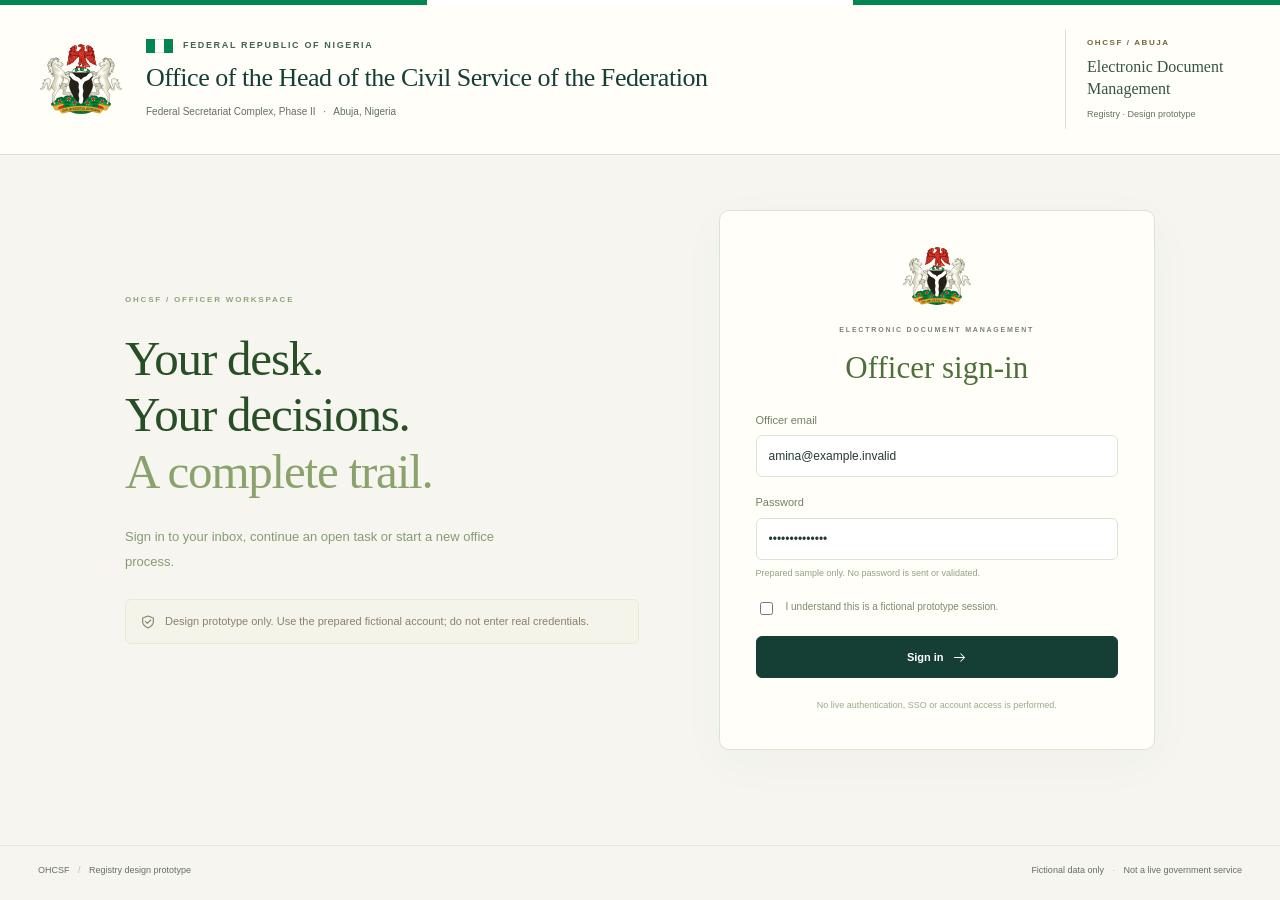
==== commit a807c68a: "new changes on the inbo" ====
--- a/index.html
+++ b/index.html
@@ -11,9 +11,11 @@
   <link rel="stylesheet" href="signature.css" />
   <link rel="stylesheet" href="landing.css" />
   <link rel="stylesheet" href="branding.css" />
+  <link rel="stylesheet" href="organogram.css" />
   <script src="app.js" defer></script>
   <script src="framework.js" defer></script>
   <script src="coverage.js" defer></script>
+  <script src="organogram.js" defer></script>
 </head>
 <body>
   <svg class="icon-library" xmlns="http://www.w3.org/2000/svg" aria-hidden="true">
@@ -69,7 +71,7 @@
       <a href="#archive" data-page="archive"><svg class="icon" aria-hidden="true"><use href="#i-search"/></svg>Ask the Archive</a>
       <a href="#e-signatures" data-page="e-signatures"><svg class="icon" aria-hidden="true"><use href="#i-shield"/></svg>E-signatures</a>
     </nav>
-    <div class="sidebar-bottom"><div class="prototype-note"><span class="status-dot"></span>DESIGN PROTOTYPE<p>Fictional office workflow.<br>No live records or accounts.</p></div><div class="sidebar-user"><span class="avatar">AB</span><div>Amina Bello<span>Registry officer</span></div><button class="icon-button" data-action="fx-signout" aria-label="Sign out of the prototype"><svg class="icon" aria-hidden="true"><use href="#i-return"/></svg></button></div></div>
+    <div class="sidebar-bottom"><div class="prototype-note"><span class="status-dot"></span>DESIGN PROTOTYPE<p>Fictional office workflow.<br>No live records or accounts.</p></div><div class="sidebar-user"><button type="button" class="avatar" data-action="profile" aria-label="Switch fictional officer desk" aria-haspopup="dialog">AB</button><div>Amina Bello<span>Registry officer</span></div><button class="icon-button" data-action="fx-signout" aria-label="Sign out of the prototype"><svg class="icon" aria-hidden="true"><use href="#i-return"/></svg></button></div></div>
   </aside>
   <div class="app-shell">
     <header class="institution-masthead" aria-label="Institution identity">
@@ -82,11 +84,10 @@
       <div class="institution-service"><span class="institution-service-label">OHCSF / ABUJA</span><strong>Electronic Document Management</strong><span class="institution-product">Registry <span aria-hidden="true">&middot;</span> Design prototype</span></div>
     </header>
   
-    <header class="topbar"><div class="topbar-left"><button class="icon-button mobile-menu" data-action="menu" aria-label="Open navigation" aria-expanded="false"><svg class="icon"><use href="#i-menu"/></svg></button><span class="breadcrumb">Workspace <span>/</span> <strong id="breadcrumb-page">Overview</strong></span></div><div class="topbar-right"><form id="global-search-form" class="global-search"><svg class="icon"><use href="#i-search"/></svg><input id="global-search" aria-label="Search all sample documents" placeholder="Search documents..." autocomplete="off"/><kbd>/</kbd></form><span class="demo-pill">PROTOTYPE</span><button class="icon-button notification-button" data-action="notifications" aria-label="View notifications"><svg class="icon"><use href="#i-bell"/></svg><span class="notification-dot"></span></button><button class="avatar top-avatar" data-action="profile" aria-label="View demonstration roles">AB</button></div></header>
+    <header class="topbar"><div class="topbar-left"><button class="icon-button mobile-menu" data-action="menu" aria-label="Open navigation" aria-expanded="false"><svg class="icon"><use href="#i-menu"/></svg></button><span class="breadcrumb">Workspace <span>/</span> <strong id="breadcrumb-page">Overview</strong></span></div><div class="topbar-right"><form id="global-search-form" class="global-search"><svg class="icon"><use href="#i-search"/></svg><input id="global-search" aria-label="Search all sample documents" placeholder="Search documents..." autocomplete="off"/><kbd>/</kbd></form><span class="demo-pill">PROTOTYPE</span><button type="button" class="btn desk-switch-button" data-action="profile" aria-label="Switch fictional officer desk" aria-haspopup="dialog"><svg class="icon" aria-hidden="true"><use href="#i-users"/></svg>Switch desk</button><button class="icon-button notification-button" data-action="notifications" aria-label="View notifications"><svg class="icon"><use href="#i-bell"/></svg><span class="notification-dot"></span></button><button type="button" class="avatar top-avatar" data-action="profile" aria-label="Choose fictional officer desk" aria-haspopup="dialog">AB</button></div></header>
     <main id="main" tabindex="-1"></main>
     <footer class="app-footer institution-footer">
       <div class="footer-summary"><span>OHCSF <span class="footer-separator">/</span> Registry design prototype</span><span>Fictional data only <span class="footer-separator">&middot;</span> Not a live government service</span></div>
-      <p class="emblem-attribution">Nigeria coat of arms: <a href="https://commons.wikimedia.org/wiki/File:Coat_of_arms_of_Nigeria.svg">Wikimedia Commons</a>, by <a href="https://commons.wikimedia.org/wiki/User:Lumia1234">Lumia1234</a> <span aria-hidden="true">&middot;</span> <a href="https://creativecommons.org/licenses/by-sa/3.0/" rel="license">CC BY-SA 3.0</a> <span aria-hidden="true">&middot;</span> Artwork unchanged; attribution metadata added. <a href="nigeria-coat-of-arms.svg">Local emblem</a>.</p>
     </footer>
   </div>
   <div id="modal-root"></div>
--- a/organogram.css
+++ b/organogram.css
@@ -0,0 +1,251 @@
+.desk-switch-button {
+  min-height: 44px;
+  padding: 9px 12px;
+  border: 1px solid #b9cbb6;
+  background: #edf3e7;
+  color: var(--forest);
+  white-space: nowrap;
+  font-size: 11px;
+}
+
+.sidebar-user > button.avatar {
+  flex-shrink: 0;
+}
+
+.organogram-workspace {
+  --organogram-line: #a4b69b;
+  --organogram-parchment: #fffef8;
+  --organogram-muted: #586b57;
+}
+
+.organogram-workspace .page-heading p:not(.eyebrow) {
+  max-width: 620px;
+  color: var(--organogram-muted);
+  font-size: 12px;
+}
+
+.organogram-selected {
+  display: flex;
+  align-items: center;
+  gap: 17px;
+  padding: 22px 25px;
+  border: 1px solid #d2deca;
+  border-left: 4px solid var(--green);
+  border-radius: 8px;
+  background: #edf3e7;
+}
+
+.organogram-selected > .avatar {
+  width: 46px;
+  height: 46px;
+  background: var(--forest);
+  color: #fffef8;
+  font-size: 14px;
+  flex-shrink: 0;
+}
+
+.organogram-selected > div { flex: 1; min-width: 0; }
+.organogram-selected .eyebrow { color: #506a46; margin-bottom: 6px; }
+.organogram-selected h2 { margin: 0; font: 24px/1.35 Georgia, serif; color: var(--forest); }
+.organogram-selected p:not(.eyebrow) { margin: 5px 0 0; color: var(--organogram-muted); font-size: 12px; overflow-wrap: anywhere; }
+.organogram-selected > .btn { min-height: 44px; flex-shrink: 0; background: #fffef8; }
+.organogram-context-note { margin: 12px 0 30px; color: var(--organogram-muted); font-size: 11px; line-height: 1.8; }
+
+.organogram-hierarchy {
+  border: 1px solid #dce3d5;
+  border-radius: 10px;
+  background: var(--organogram-parchment);
+  padding: 27px 24px;
+  margin-bottom: 26px;
+}
+
+.organogram-section-heading { display: flex; align-items: center; justify-content: space-between; gap: 18px; }
+.organogram-section-heading h2 { margin: 0; color: var(--forest); font: 27px/1.35 Georgia, serif; letter-spacing: -.4px; }
+.organogram-section-heading .eyebrow { color: #596d50; }
+.organogram-tree-key { display: flex; align-items: center; gap: 8px; color: var(--organogram-muted); font-size: 10px; white-space: nowrap; }
+.organogram-tree-key > span { width: 24px; height: 1px; background: var(--organogram-line); }
+.organogram-explanation { color: var(--organogram-muted); font-size: 12px; line-height: 1.9; max-width: 880px; margin: 14px 0 27px; }
+
+.organogram-chart { display: grid; grid-template-columns: repeat(3, minmax(0, 1fr)); align-items: start; position: relative; }
+.organogram-intake { grid-column: 1; grid-row: 1; z-index: 1; padding: 16px; border: 1px dashed #bba77d; border-radius: 8px; background: #f5efe0; margin-right: 22px; }
+.organogram-intake > .eyebrow { color: #6e5d3b; font-size: 8px; letter-spacing: .8px; line-height: 1.8; }
+.organogram-intake > h3 { font: 20px/1.4 Georgia, serif; color: #665631; margin: 0 0 13px; }
+.organogram-intake .organogram-desk { border-color: #ded2b8; }
+.organogram-intake-sources { display: grid; gap: 8px; margin: 15px 0; color: #685a3f; font-size: 11px; }
+.organogram-intake-sources > span { display: flex; align-items: flex-start; gap: 7px; }
+.organogram-intake-sources .icon { width: 15px; height: 15px; margin-top: 1px; }
+.organogram-intake-link { margin: 0; padding-top: 12px; border-top: 1px dashed #caba99; color: #685a3f; font-size: 11px; font-weight: 600; }
+.organogram-intake-link > .icon { width: 18px; height: 18px; vertical-align: middle; margin-left: 7px; }
+.organogram-intake-link small { display: block; font-size: 10px; font-weight: normal; margin-top: 5px; }
+
+.organogram-reporting-tree, .organogram-branches, .organogram-ladder, .organogram-picker-central, .organogram-picker-ranks { list-style: none; padding: 0; margin: 0; }
+.organogram-reporting-tree { grid-column: 1 / -1; grid-row: 1; min-width: 0; }
+.organogram-root { padding-top: 16px; }
+.organogram-ps { position: relative; width: calc(100% / 3); max-width: 310px; margin: 0 auto 24px; padding: 0 10px; min-height: 410px; display: flex; flex-direction: column; }
+.organogram-ps > .eyebrow { text-align: center; color: #52694a; line-height: 1.8; font-size: 8px; letter-spacing: .8px; }
+.organogram-ps .organogram-desk { border-top: 3px solid var(--forest); }
+.organogram-ps-note { margin: 12px 0 0; text-align: center; color: var(--organogram-muted); font-size: 11px; }
+.organogram-ps::after { content: ''; width: 1px; background: var(--organogram-line); flex: 1; min-height: 22px; align-self: center; margin-top: 13px; margin-bottom: -24px; }
+.organogram-branches { display: grid; grid-template-columns: repeat(4, minmax(0, 1fr)); gap: 20px; position: relative; }
+.organogram-branches::before { content: ''; position: absolute; top: 0; left: calc((100% - 60px) / 8); right: calc((100% - 60px) / 8); height: 1px; background: var(--organogram-line); }
+.organogram-branch { min-width: 0; padding-top: 24px; position: relative; }
+.organogram-branch::before { content: ''; position: absolute; top: 0; left: 50%; height: 24px; border-left: 1px solid var(--organogram-line); }
+.organogram-branch-heading { display: flex; flex-direction: column; justify-content: center; min-height: 93px; padding: 14px 13px; border: 1px solid #cddbc5; border-radius: 6px; background: #eaf1e3; text-align: center; }
+.organogram-branch-heading .eyebrow { font-size: 8px; color: #526b45; letter-spacing: 1px; margin-bottom: 7px; }
+.organogram-branch-heading h3 { font: 20px/1.35 Georgia, serif; color: var(--forest); margin: 0; overflow-wrap: anywhere; }
+.organogram-ladder > li { position: relative; padding-top: 19px; }
+.organogram-ladder > li::before { content: ''; position: absolute; left: 50%; top: 0; height: 19px; border-left: 1px solid var(--organogram-line); }
+
+.organogram-desk { min-width: 0; padding: 15px 13px 12px; border: 1px solid #dbe3d3; border-radius: 6px; background: #fff; }
+.organogram-desk.is-current { border-color: #52764a; background: #edf4e6; box-shadow: inset 3px 0 #52764a; }
+.organogram-desk-heading { display: flex; align-items: flex-start; justify-content: space-between; gap: 8px; }
+.organogram-desk-heading h3, .organogram-desk-heading h4 { margin: 0; color: var(--forest); font: 18px/1.35 Georgia, serif; overflow-wrap: anywhere; }
+.organogram-grade { display: inline-block; flex-shrink: 0; border: 1px solid #d9dfca; border-radius: 3px; background: #f5f5eb; color: #536443; padding: 3px 5px; font-size: 9px; white-space: nowrap; }
+.organogram-incumbent { margin: 10px 0 6px; font-size: 12px; color: #42553e; overflow-wrap: anywhere; }
+.organogram-desk-state { display: flex; align-items: center; gap: 5px; min-height: 16px; margin: 0 0 12px; font-size: 10px; color: #5e6a58; }
+.organogram-desk-state .icon { height: 13px; width: 13px; }
+.is-current .organogram-desk-state { color: #31552b; font-weight: 600; }
+.organogram-open-desk { justify-content: space-between; width: 100%; min-height: 44px; padding: 9px 10px; font-size: 11px; border-color: #cbd9c1; background: #f7f9f2; color: var(--forest); }
+.organogram-open-desk:hover { background: #e9f1e1; border-color: #8fa981; }
+.organogram-open-desk > .icon { width: 15px; height: 15px; }
+
+.organogram-legend { display: grid; grid-template-columns: minmax(220px, .8fr) minmax(0, 1.5fr); gap: 28px; padding: 26px; border: 1px solid #e2d8bf; border-radius: 8px; background: #f2eddf; margin-bottom: 21px; }
+.organogram-legend h2 { margin: 0 0 12px; font: 25px/1.35 Georgia, serif; color: #655630; }
+.organogram-legend .eyebrow { color: #726342; }
+.organogram-legend p { font-size: 12px; color: #695f45; margin: 0; line-height: 1.9; }
+.organogram-legend dl { display: grid; grid-template-columns: repeat(3, minmax(0, 1fr)); gap: 9px 18px; margin: 0; align-content: start; }
+.organogram-legend dl > div { display: flex; justify-content: space-between; gap: 8px; border-bottom: 1px solid #ded4bd; padding: 7px 0; color: #5d543d; font-size: 11px; }
+.organogram-legend dd { margin: 0; font-weight: 600; white-space: nowrap; }
+.organogram-approval-note { display: flex; align-items: flex-start; gap: 14px; padding: 20px 23px; border: 1px solid #d7e1ce; border-radius: 7px; background: #edf3e7; }
+.organogram-approval-note > .icon { color: var(--forest); margin-top: 3px; }
+.organogram-approval-note h2 { font: 21px/1.4 Georgia, serif; color: var(--forest); margin: 0 0 7px; }
+.organogram-approval-note p { color: var(--organogram-muted); font-size: 12px; line-height: 1.9; margin: 0; }
+
+.organogram-picker { --organogram-muted: #586b57; }
+.organogram-picker-intro { background: #edf3e7; border: 1px solid #d1dfc6; border-radius: 6px; padding: 15px 18px; margin-bottom: 24px; }
+.organogram-picker-intro p { color: #43593b; font-size: 12px; line-height: 1.8; margin: 0; }
+.organogram-picker-intro p + p { margin-top: 7px; }
+.organogram-picker .organogram-section-heading h3 { font: 23px/1.4 Georgia, serif; color: var(--forest); margin: 0; }
+.organogram-picker-note { font-size: 11px; color: #586b57; line-height: 1.8; margin: 12px 0 18px; }
+.organogram-picker-central { display: grid; grid-template-columns: repeat(2, minmax(0, 1fr)); gap: 16px; margin-bottom: 25px; }
+.organogram-picker-departments { display: grid; grid-template-columns: repeat(4, minmax(0, 1fr)); gap: 16px; }
+.organogram-picker-departments > section { min-width: 0; }
+.organogram-picker .organogram-branch-heading { min-height: 100px; }
+.organogram-picker-ranks { display: grid; gap: 10px; margin-top: 12px; }
+
+/* Preserve stage order without compressing the twelve-stop document route. */
+.journey-track {
+  grid-template-columns: repeat(12, minmax(100px, 1fr));
+  overflow-x: auto;
+  gap: 0;
+  padding: 5px 4px 15px;
+  scrollbar-color: #8da07e #edf1e6;
+}
+
+.journey-stop::after { top: 15px; left: calc(50% + 16px); right: calc(-50% + 16px); }
+.journey-stop-marker { width: 31px; height: 31px; }
+.process-desk-map { grid-template-columns: repeat(12, minmax(115px, 1fr)); overflow-x: auto; padding-bottom: 10px; scrollbar-color: #8da07e #edf1e6; }
+.process-desk-map > div { min-width: 0; }
+.desk-map { grid-template-columns: repeat(auto-fit, minmax(min(100%, 220px), 1fr)); }
+.desk-map .desk-node::after { display: none; }
+
+.task-latest-minute { margin-top: 20px; padding: 20px; border: 1px solid #d3dfc8; border-left: 3px solid var(--green); border-radius: 6px; background: #f8fbf3; }
+.task-latest-minute .section-heading { align-items: flex-start; flex-wrap: wrap; gap: 12px; }
+.task-latest-minute h3 { margin: 0; font: 20px/1.4 Georgia, serif; color: var(--forest); }
+.task-latest-minute .subtle { font-size: 11px; overflow-wrap: anywhere; }
+.task-minute-list { list-style: none; margin: 20px 0 0; padding: 0; display: grid; gap: 16px; }
+.task-minute { border: 1px solid #d7e1ce; border-radius: 7px; background: #fffef8; padding: 22px; }
+.task-minute header { display: flex; align-items: flex-start; gap: 12px; flex-wrap: wrap; }
+.task-minute header > div { flex: 1; min-width: 0; }
+.task-minute h3 { margin: 0; font: 20px/1.4 Georgia, serif; color: var(--forest); overflow-wrap: anywhere; }
+.task-minute header p { margin: 4px 0; color: #52674b; font-size: 12px; overflow-wrap: anywhere; }
+.task-minute time { font-size: 11px; color: #627357; }
+.task-minute-text { white-space: pre-wrap; overflow-wrap: anywhere; font-size: 14px; line-height: 1.9; color: #344a30; margin: 15px 0 0; }
+.task-minute-action, .task-minute-handoff { font-size: 12px; color: #5e7254; overflow-wrap: anywhere; }
+.task-minutes > .section-heading { flex-wrap: wrap; gap: 12px; }
+.minute-attachment-fields { margin-top: 18px; padding-top: 18px; border-top: 1px solid #d7e1ce; }
+.minute-attachment-fields input[type="file"] { width: 100%; font-size: 12px; }
+.minute-attachment-selection { font-size: 12px; overflow-wrap: anywhere; }
+.minute-attachments { margin: 18px 0; padding: 15px; border: 1px solid #d4dfca; border-radius: 6px; background: #edf3e7; }
+.minute-attachments ul { list-style: none; padding: 0; margin: 10px 0; }
+.minute-attachments li { display: flex; gap: 10px; align-items: center; flex-wrap: wrap; padding: 10px 0; border-bottom: 1px solid #d7e1ce; }
+.minute-attachments li > span { flex: 1; min-width: 0; overflow-wrap: anywhere; }
+.minute-attachments small { display: block; font-size: 10px; color: #52674b; }
+
+@media (max-width: 1300px) {
+  .topbar-right { gap: 10px; }
+  .topbar .demo-pill { display: none; }
+  .topbar .global-search input { width: 120px; }
+  .organogram-desk-heading { flex-wrap: wrap; }
+  .organogram-ps { min-height: 430px; }
+}
+
+@media (max-width: 1100px) {
+  .topbar { height: auto; min-height: 75px; flex-wrap: wrap; padding-top: 10px; padding-bottom: 10px; }
+  .topbar-right { max-width: 100%; flex-wrap: wrap; }
+  .organogram-section-heading { align-items: flex-start; flex-direction: column; gap: 12px; }
+  .organogram-chart { grid-template-columns: repeat(2, minmax(0, 1fr)); }
+  .organogram-intake { margin-right: 26px; }
+  .organogram-ps { width: 50%; margin-left: 50%; max-width: none; padding-left: 0; min-height: 365px; }
+  .organogram-branches { grid-template-columns: repeat(2, minmax(0, 1fr)); gap: 26px; border-left: 1px solid var(--organogram-line); padding-left: 20px; margin-left: 10px; }
+  .organogram-branches::before { display: none; }
+  .organogram-branch::before { height: 0; border-left: 0; border-top: 1px solid var(--organogram-line); left: -20px; right: 50%; }
+  .organogram-branch:nth-child(odd)::before { right: -26px; }
+  .organogram-branch:nth-child(even)::before { left: -26px; }
+  .organogram-branch-heading { position: relative; }
+  .organogram-branch-heading::before { content: ''; position: absolute; left: 50%; top: -25px; height: 24px; border-left: 1px solid var(--organogram-line); }
+  .organogram-legend { grid-template-columns: 1fr; gap: 20px; }
+  .organogram-desk-heading { flex-wrap: nowrap; }
+  .organogram-picker-departments { grid-template-columns: repeat(2, minmax(0, 1fr)); gap: 22px; }
+  .organogram-picker .organogram-branch-heading::before { display: none; }
+}
+
+@media (max-width: 760px) {
+  .topbar { height: auto; min-height: 65px; flex-wrap: wrap; padding-top: 10px; padding-bottom: 10px; }
+  .topbar-right { gap: 9px; flex: 1; justify-content: flex-end; flex-wrap: wrap; }
+  .topbar .global-search { flex: 1 1 115px; min-width: 0; }
+  .topbar .global-search input { width: 100%; min-width: 0; }
+  .desk-switch-button { padding: 9px 10px; }
+  .desk-switch-button .icon { width: 16px; height: 16px; }
+  .organogram-workspace .page-heading { flex-direction: column; }
+  .organogram-workspace .page-heading p:not(.eyebrow) { max-width: none; font-size: 13px; }
+  .organogram-workspace .heading-actions { padding: 0; }
+  .organogram-workspace .heading-actions .btn { min-height: 44px; font-size: 12px; }
+  .organogram-selected { flex-wrap: wrap; padding: 20px; }
+  .organogram-selected > .btn { margin-left: 63px; }
+  .organogram-context-note { font-size: 12px; }
+  .organogram-hierarchy { padding: 22px 18px; }
+  .organogram-section-heading h2 { font-size: 25px; }
+  .organogram-explanation { font-size: 13px; }
+  .organogram-chart { display: block; }
+  .organogram-intake { margin: 0 0 25px; }
+  .organogram-intake > .organogram-desk { max-width: none; }
+  .organogram-intake-sources { grid-template-columns: repeat(2, minmax(0, 1fr)); }
+  .organogram-root { padding-top: 0; }
+  .organogram-ps { width: 100%; max-width: 330px; margin: 0 auto 24px; padding: 0; min-height: 0; }
+  .organogram-ps::after { align-self: center; margin-left: 0; min-height: 24px; }
+  .organogram-branches { grid-template-columns: 1fr; gap: 24px; padding-left: 18px; margin-left: 0; }
+  .organogram-branch:nth-child(n)::before { left: -18px; right: 50%; }
+  .organogram-branch-heading { min-height: 85px; }
+  .organogram-branch-heading h3 { font-size: 23px; }
+  .organogram-desk { padding: 17px; }
+  .organogram-desk-heading h3, .organogram-desk-heading h4 { font-size: 21px; }
+  .organogram-incumbent { font-size: 13px; }
+  .organogram-open-desk { font-size: 12px; }
+  .organogram-legend { padding: 22px; }
+  .organogram-legend dl { grid-template-columns: repeat(2, minmax(0, 1fr)); }
+  .organogram-approval-note { padding: 20px 17px; }
+  .organogram-approval-note p { font-size: 13px; }
+  .organogram-picker-central, .organogram-picker-departments { grid-template-columns: 1fr; }
+  .organogram-picker .organogram-desk-heading { flex-wrap: wrap; }
+  .organogram-picker .organogram-desk-heading h4 { font-size: 20px; }
+}
+
+@media (max-width: 420px) {
+  .organogram-selected > div { flex-basis: calc(100% - 63px); }
+  .organogram-selected > .btn { margin-left: 0; width: 100%; }
+  .organogram-selected h2 { font-size: 22px; }
+  .organogram-desk-heading { flex-wrap: wrap; }
+  .organogram-intake-sources { grid-template-columns: 1fr; }
+  .organogram-legend dl { grid-template-columns: 1fr; }
+}
